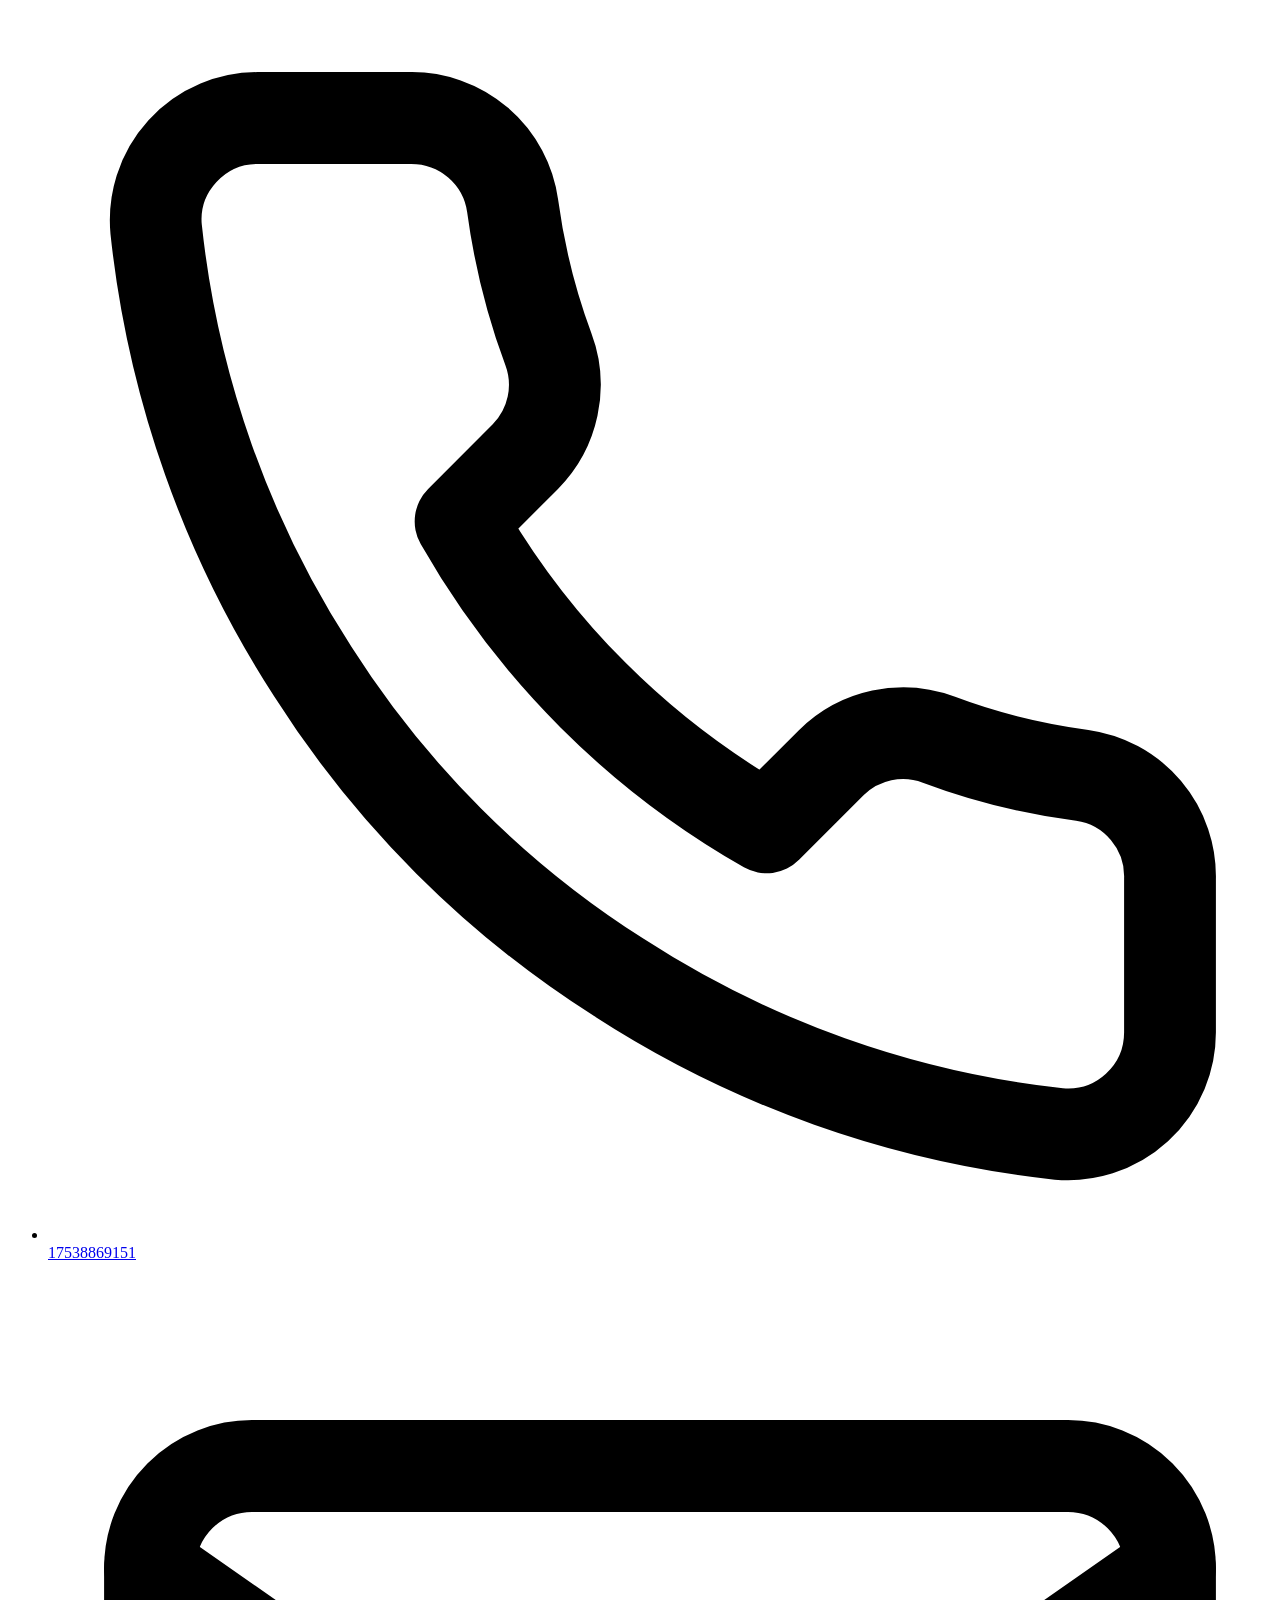
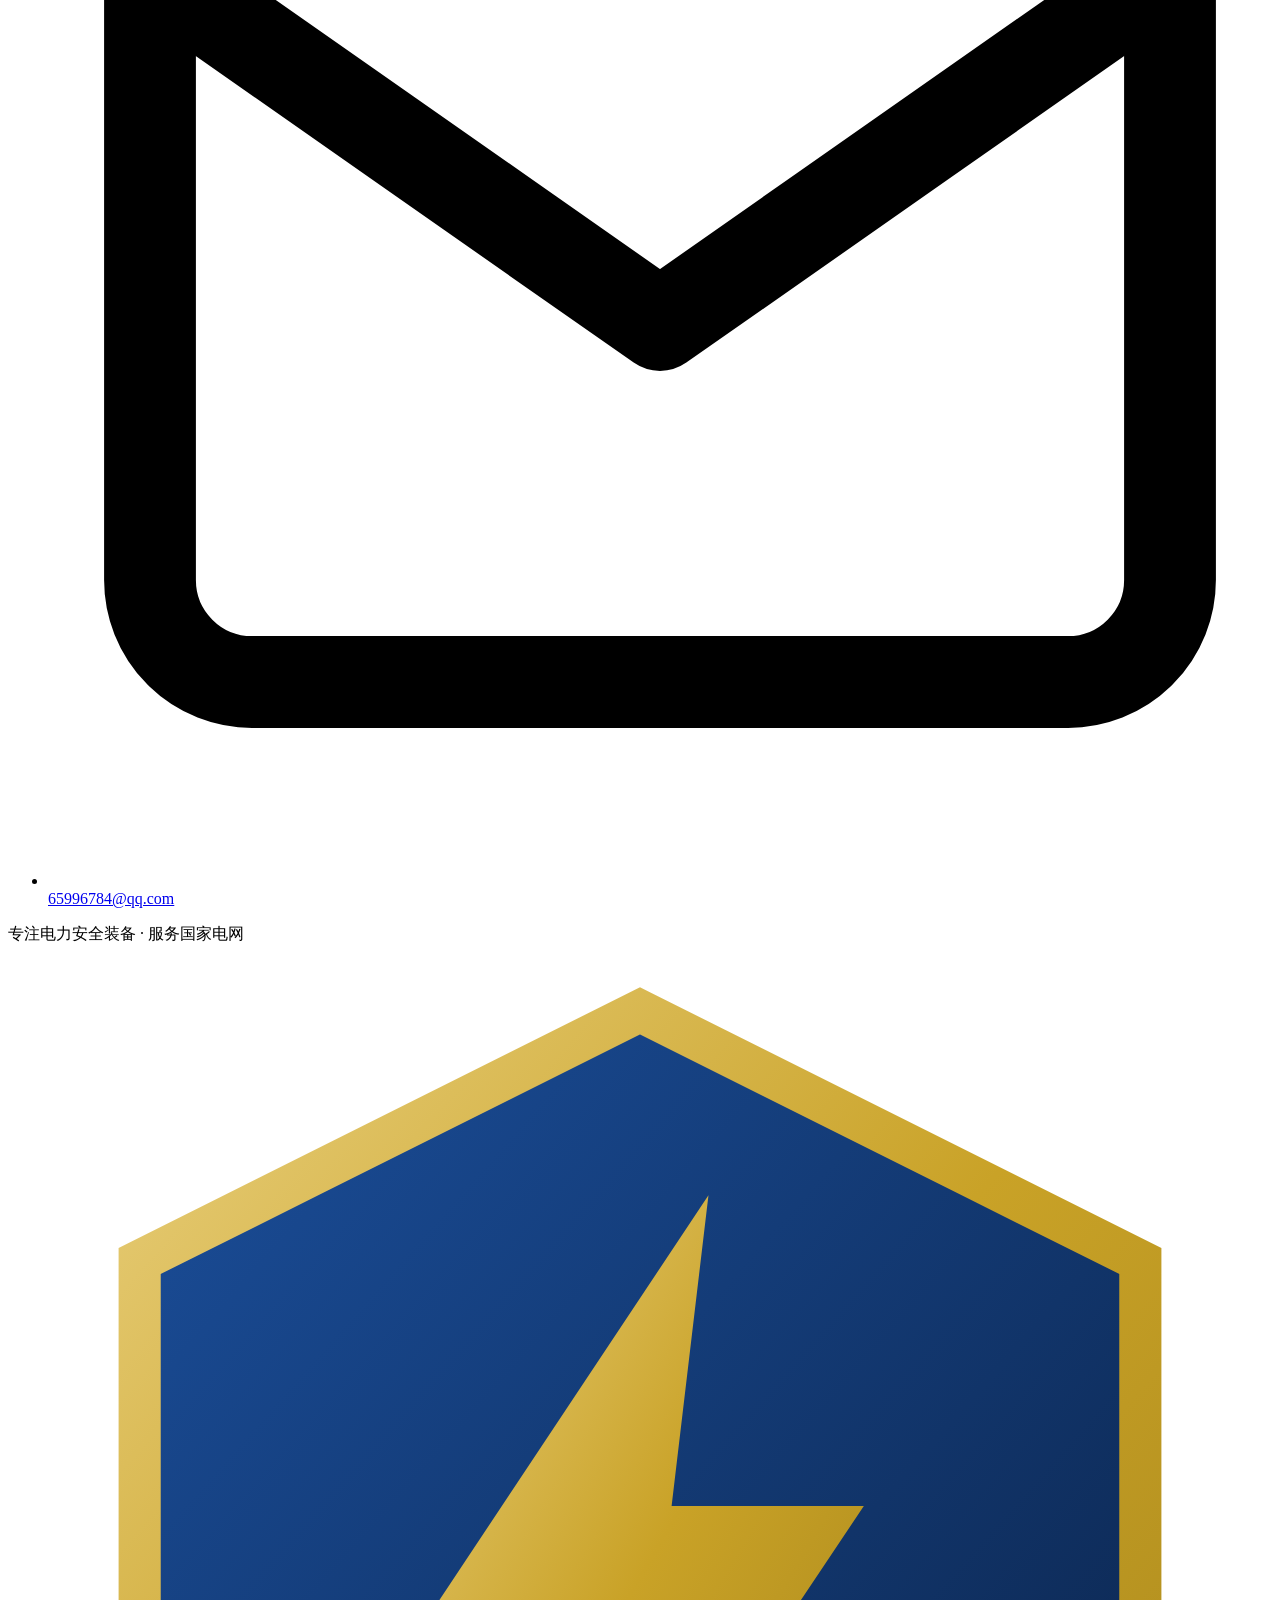
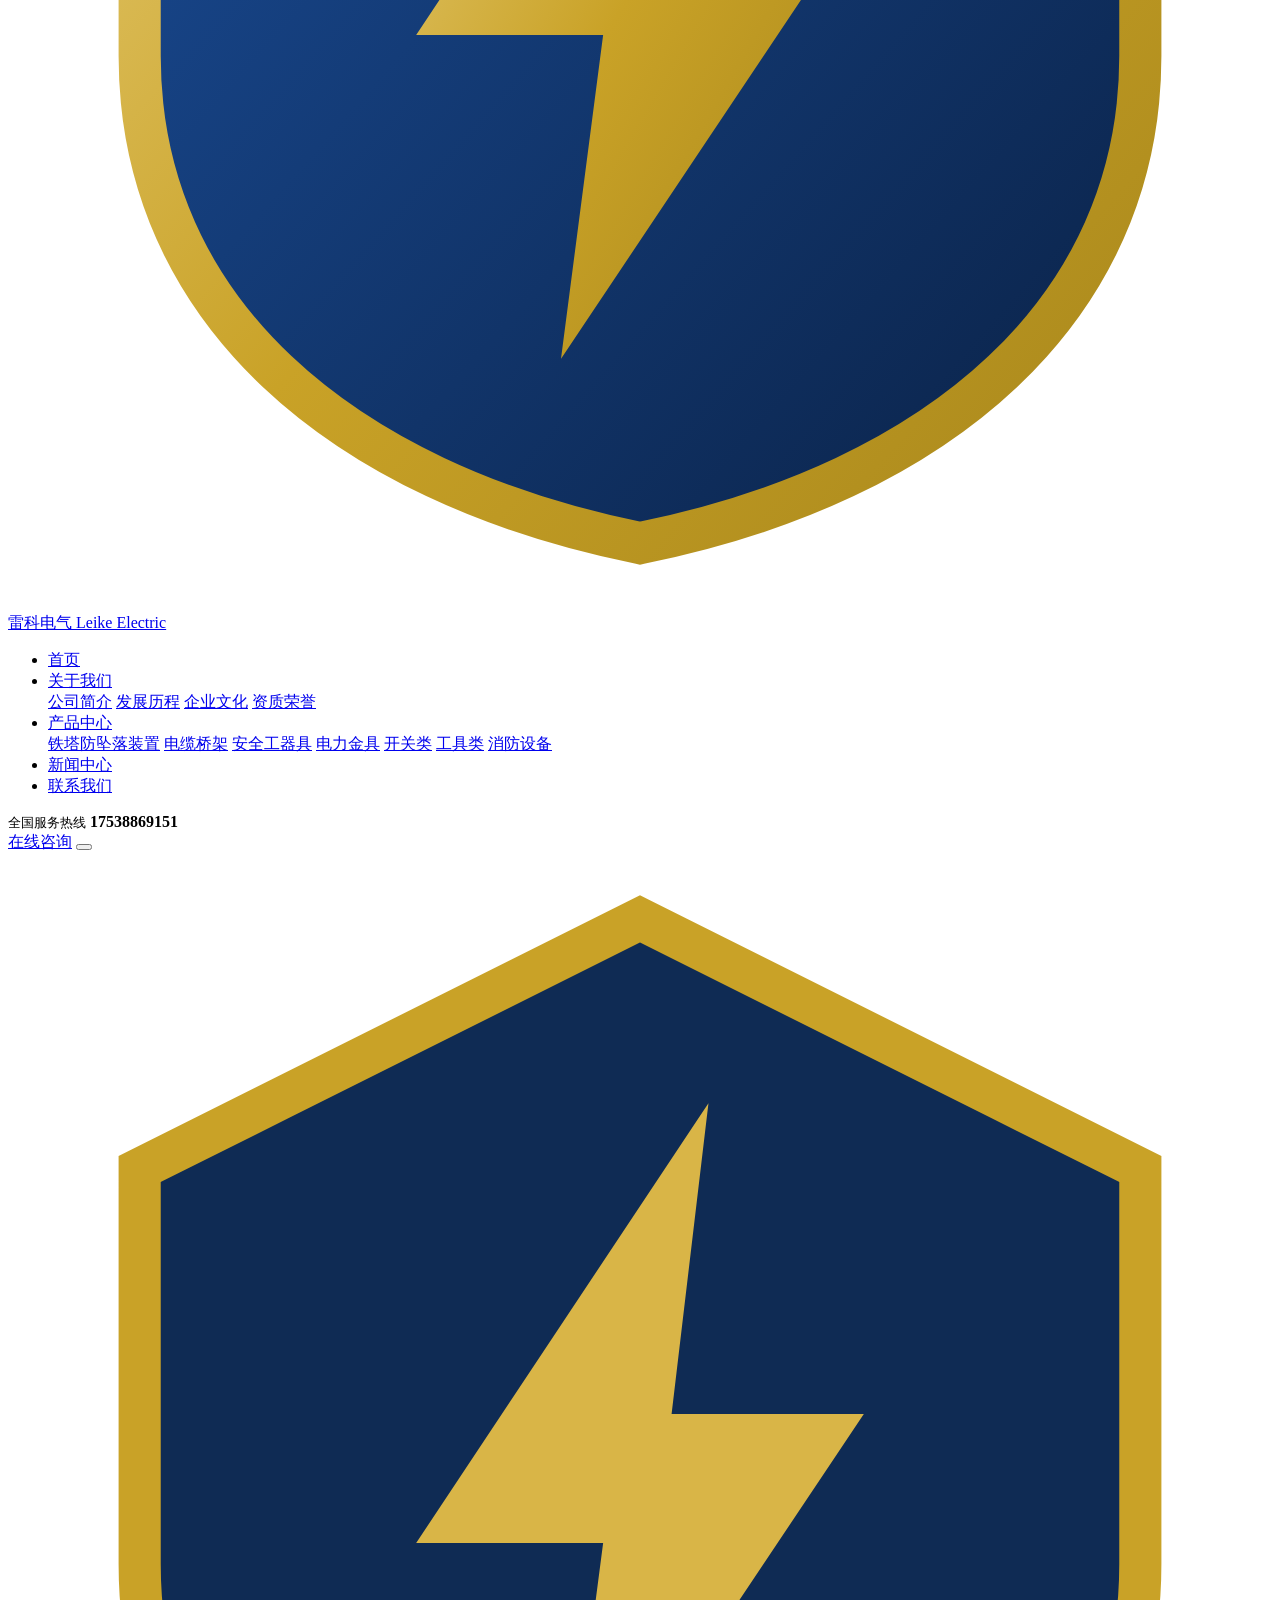
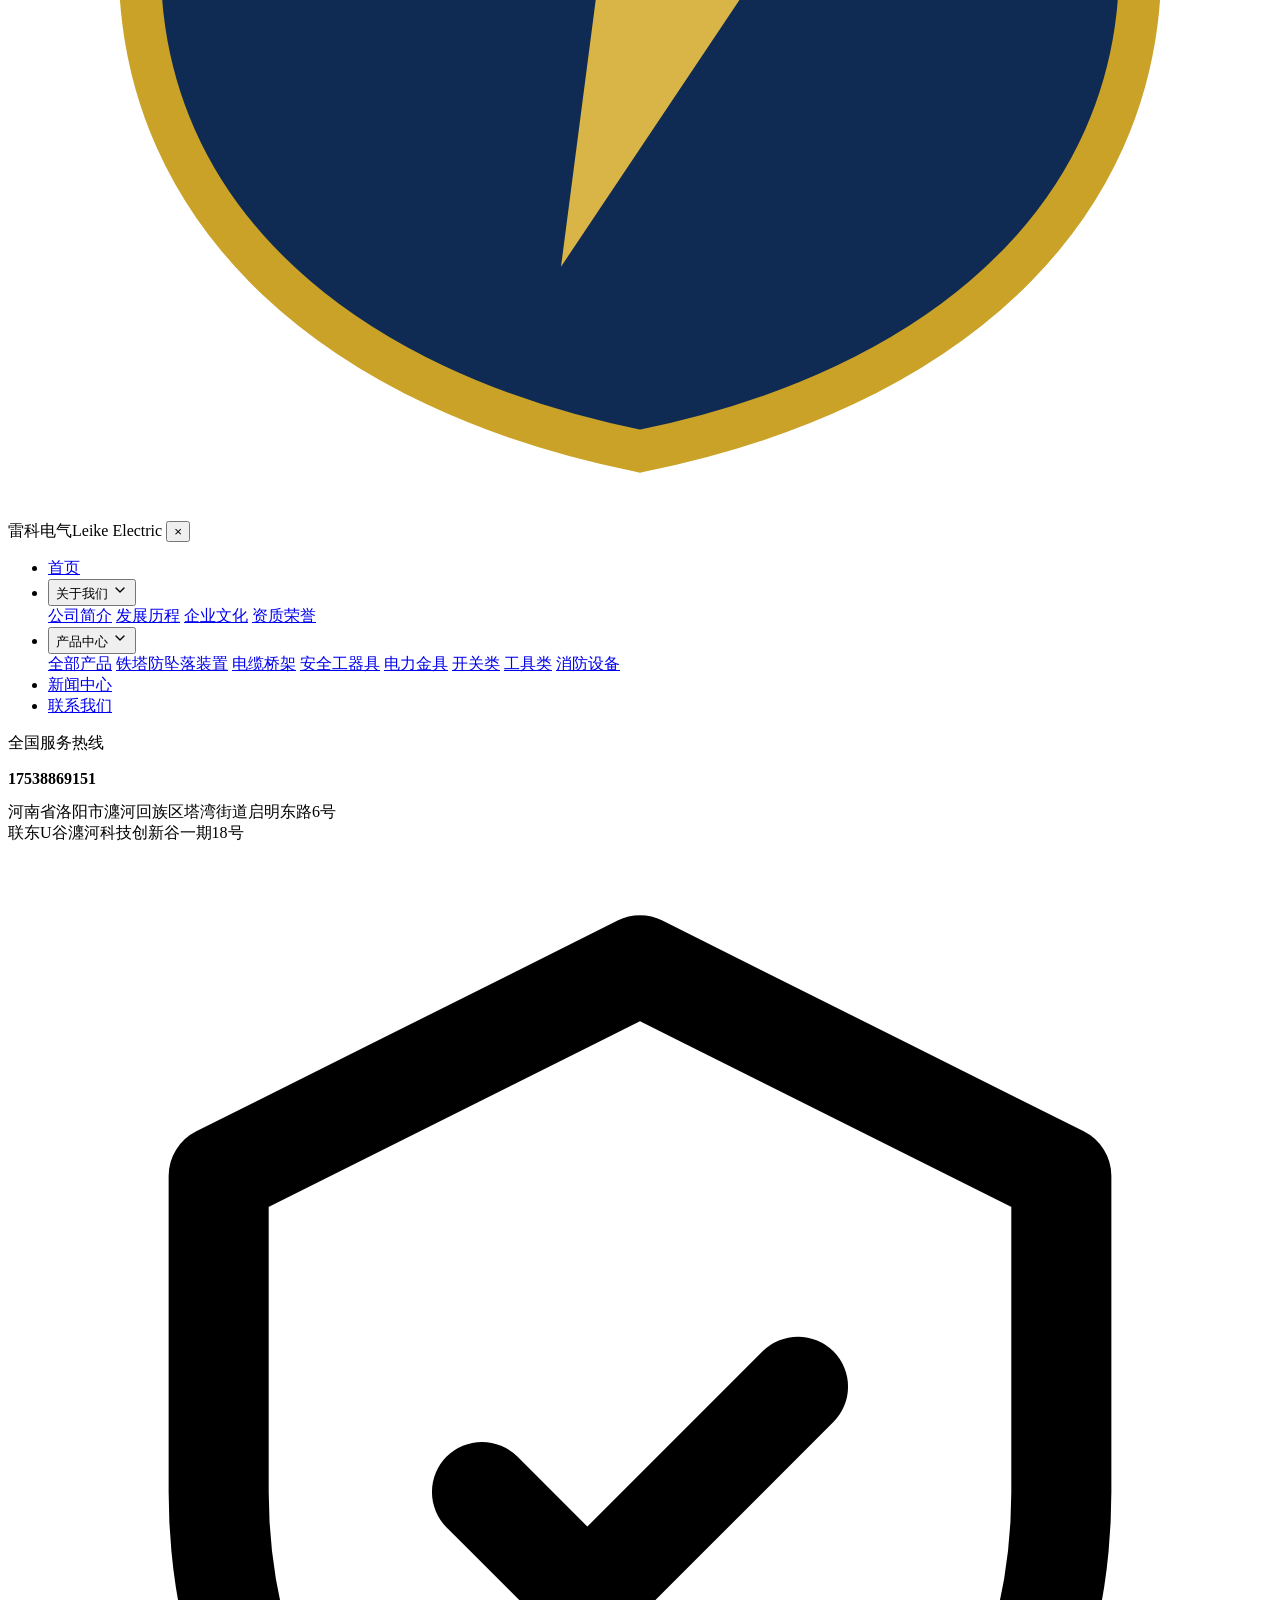
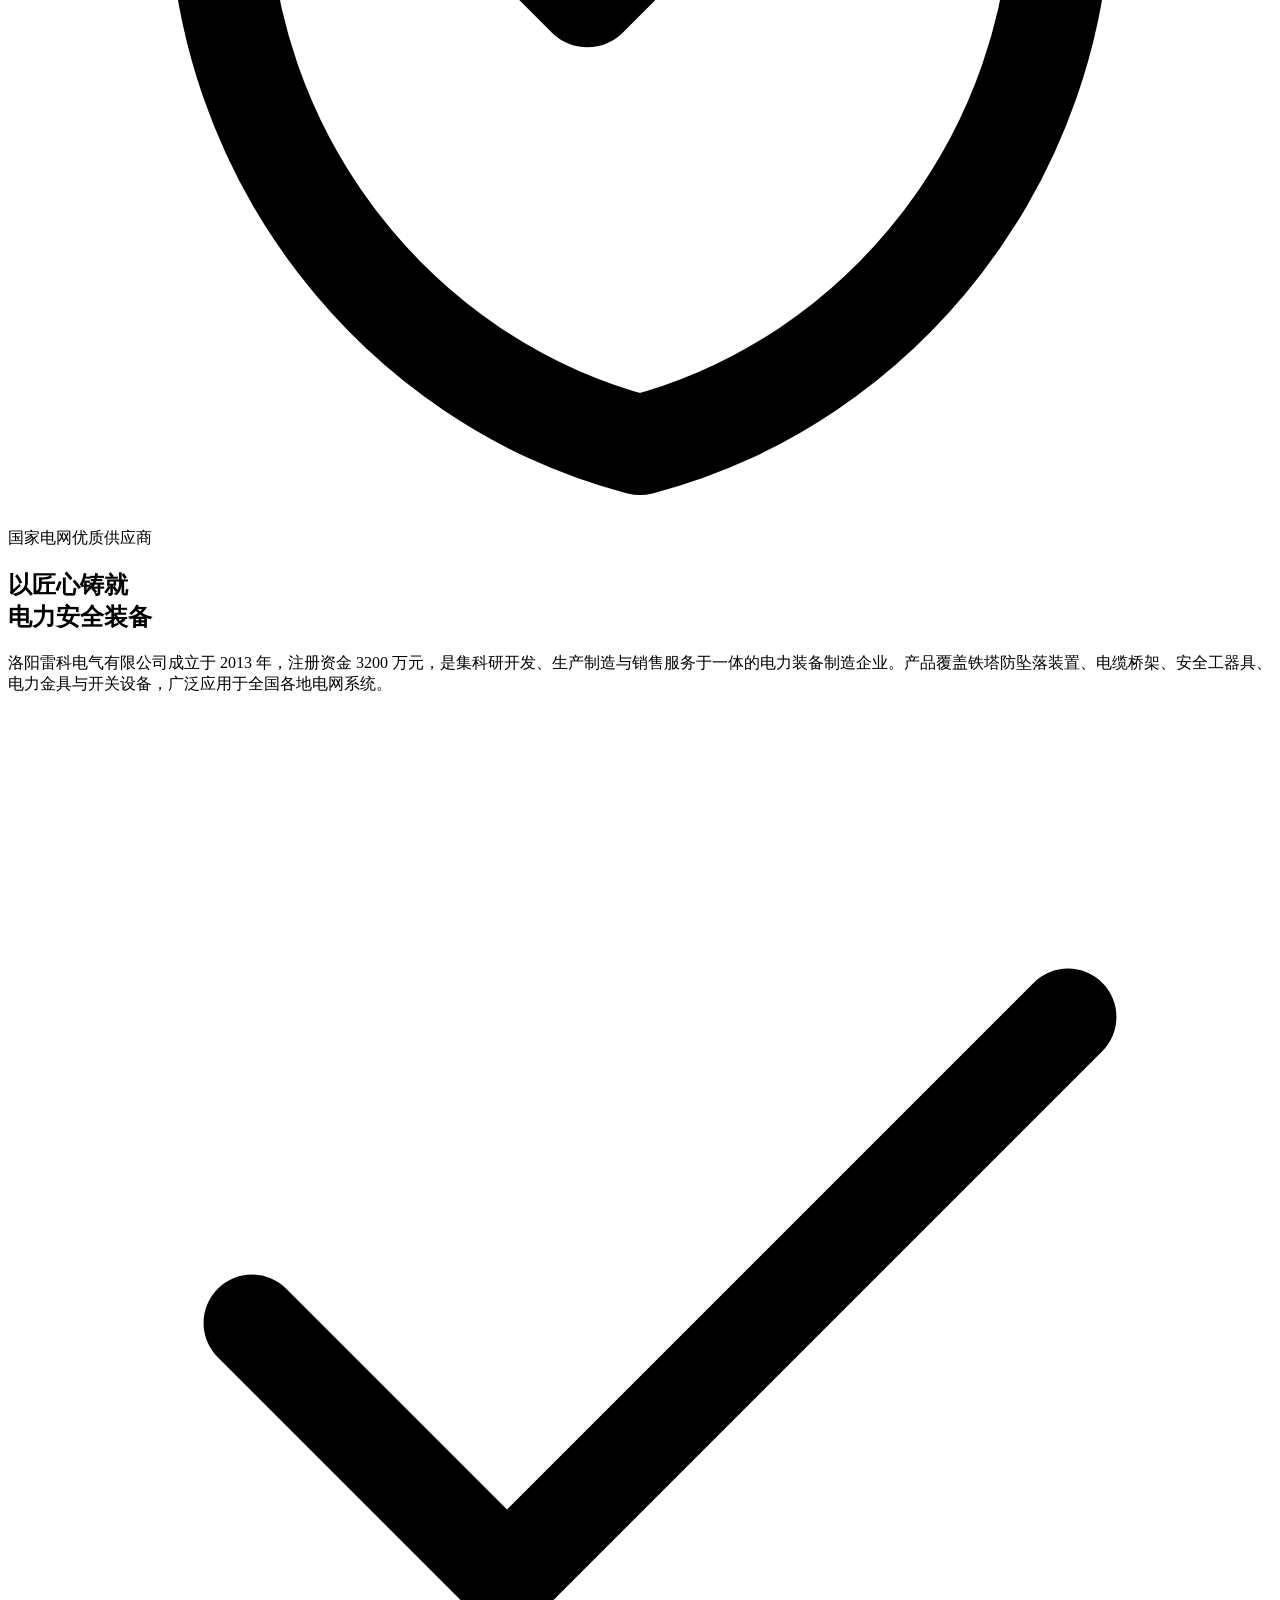
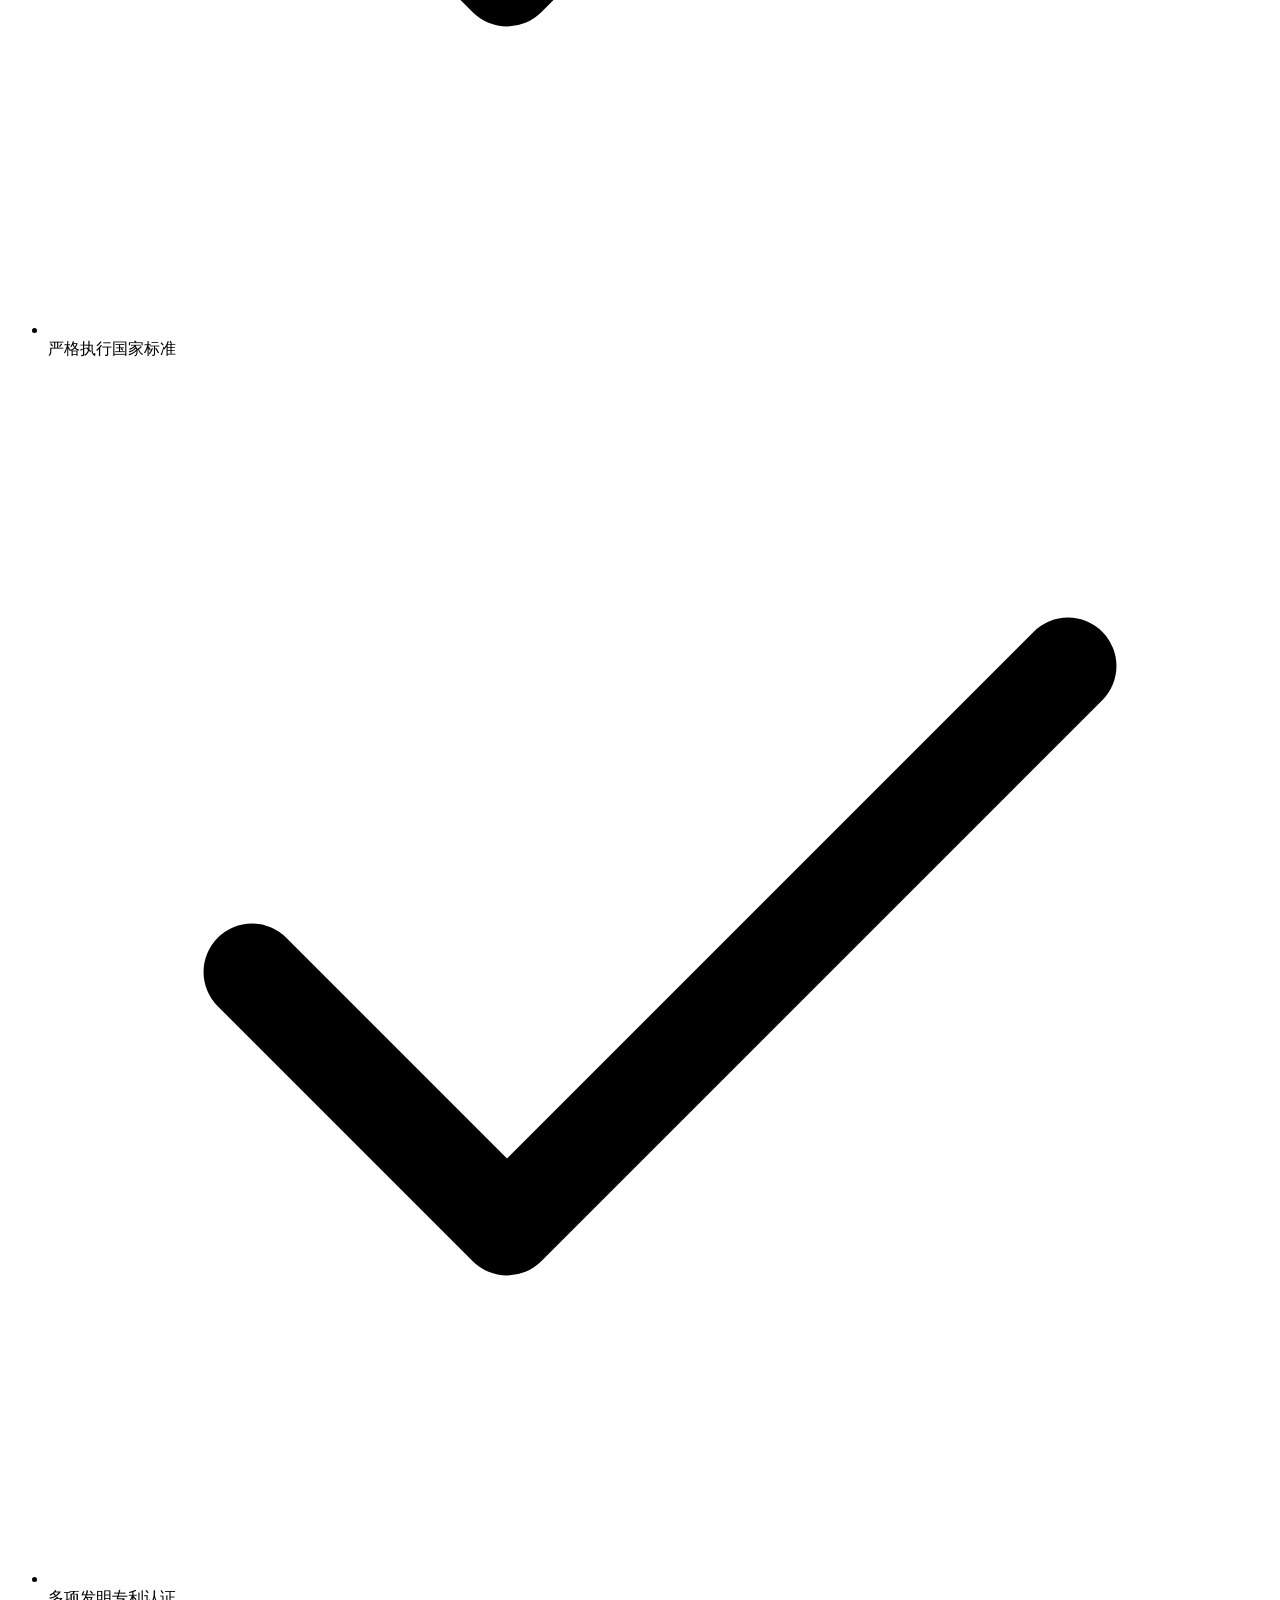
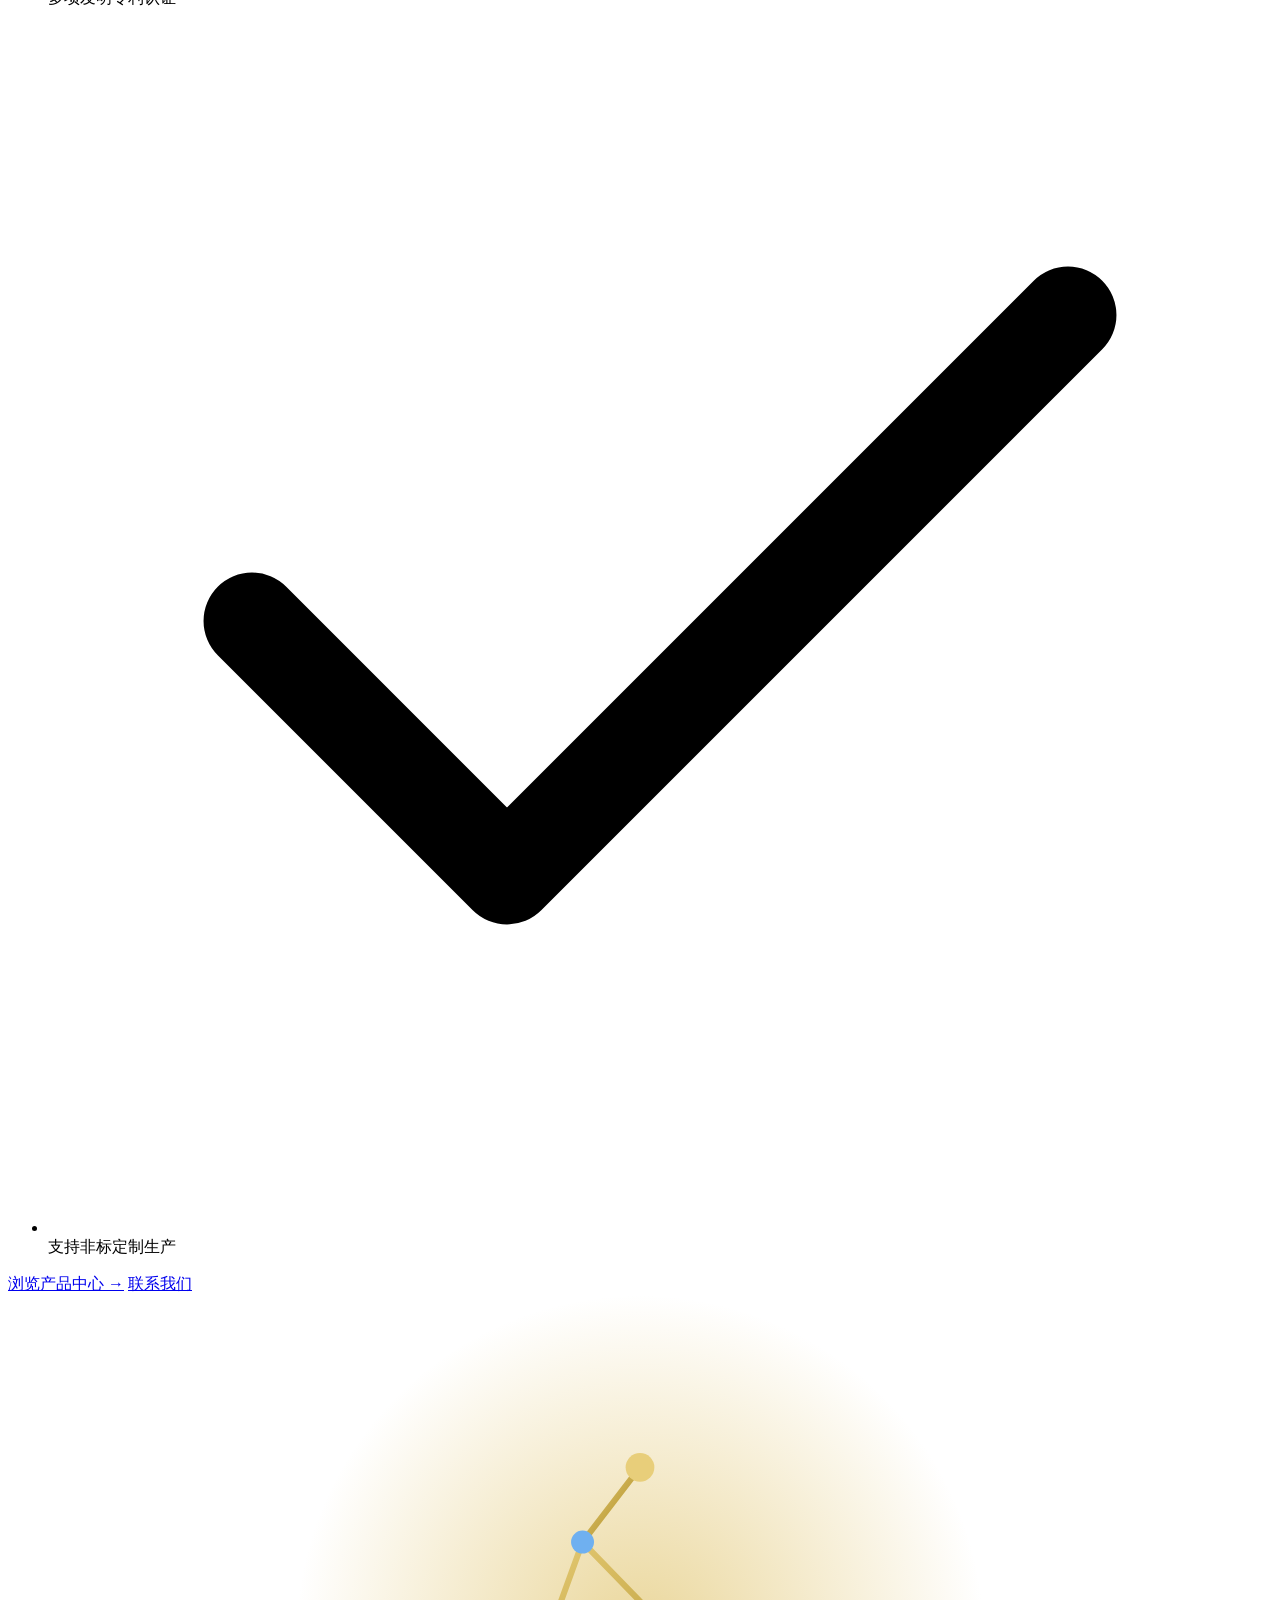
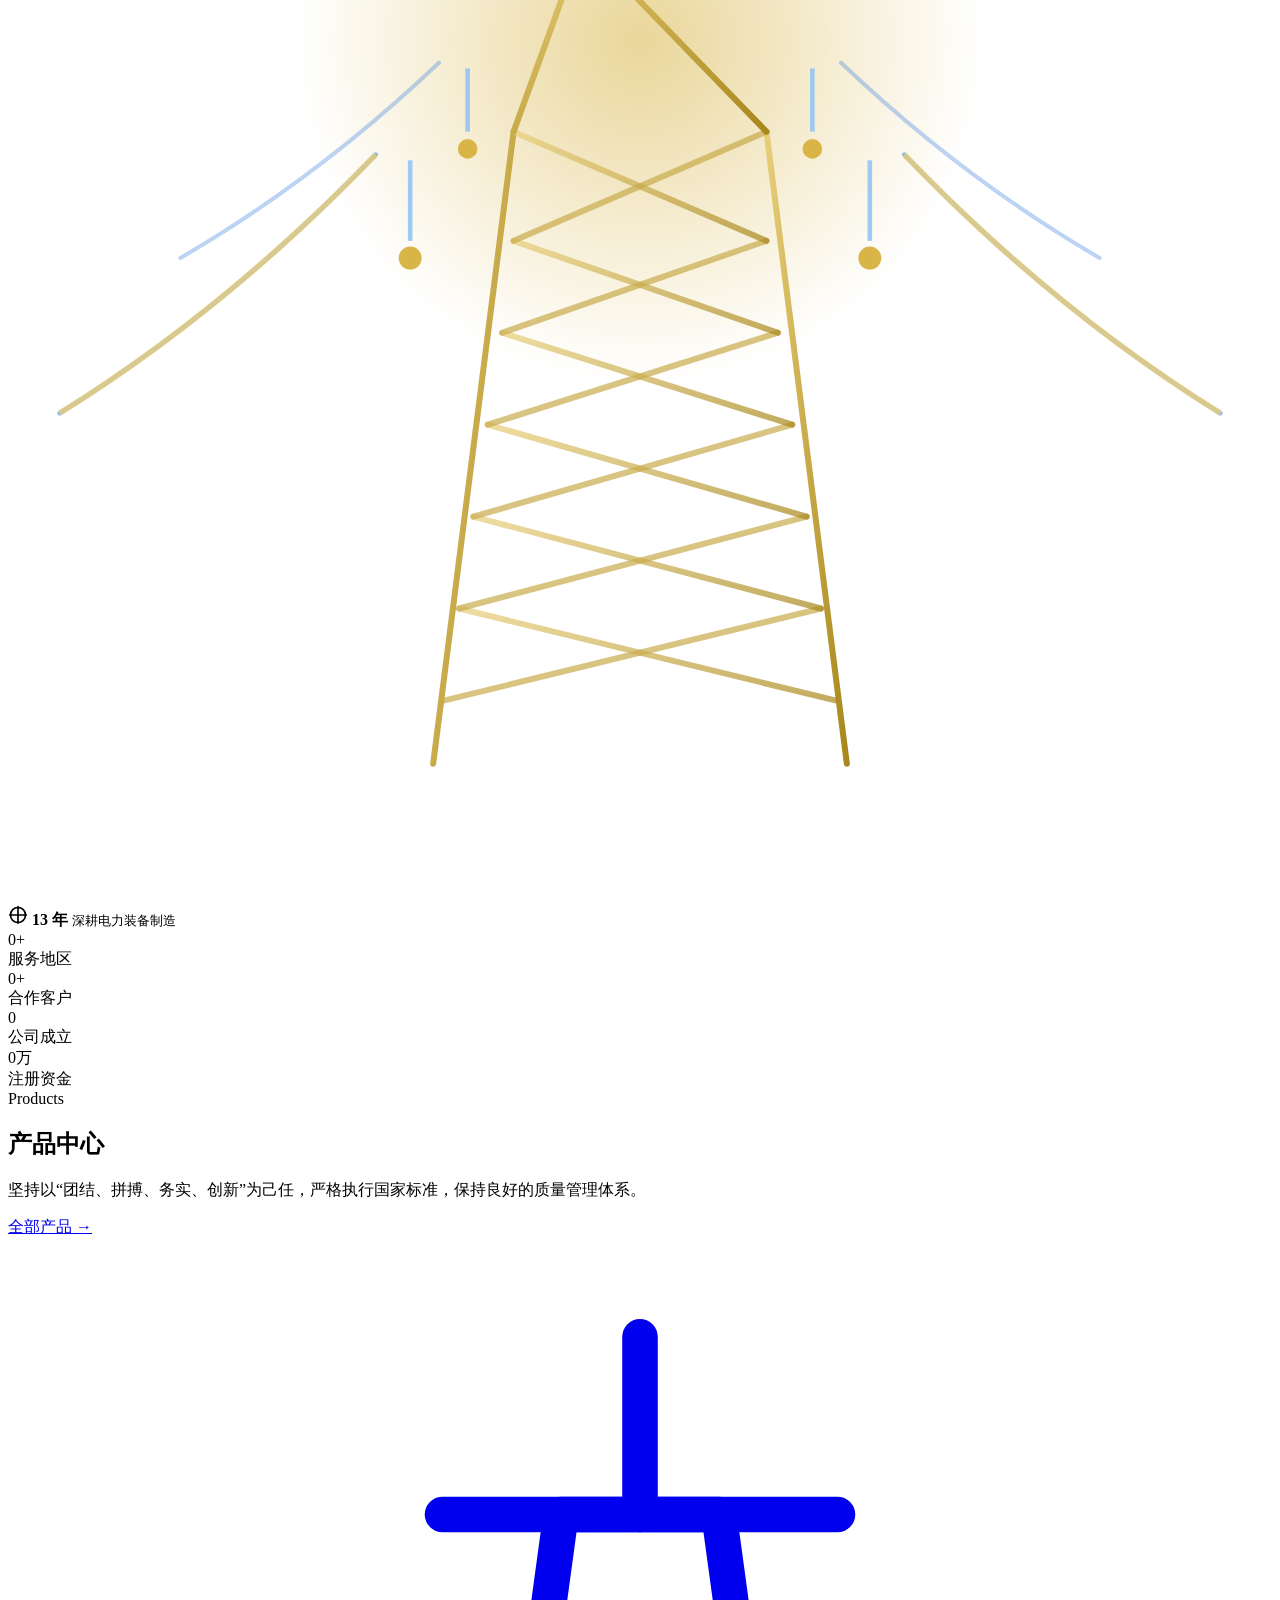
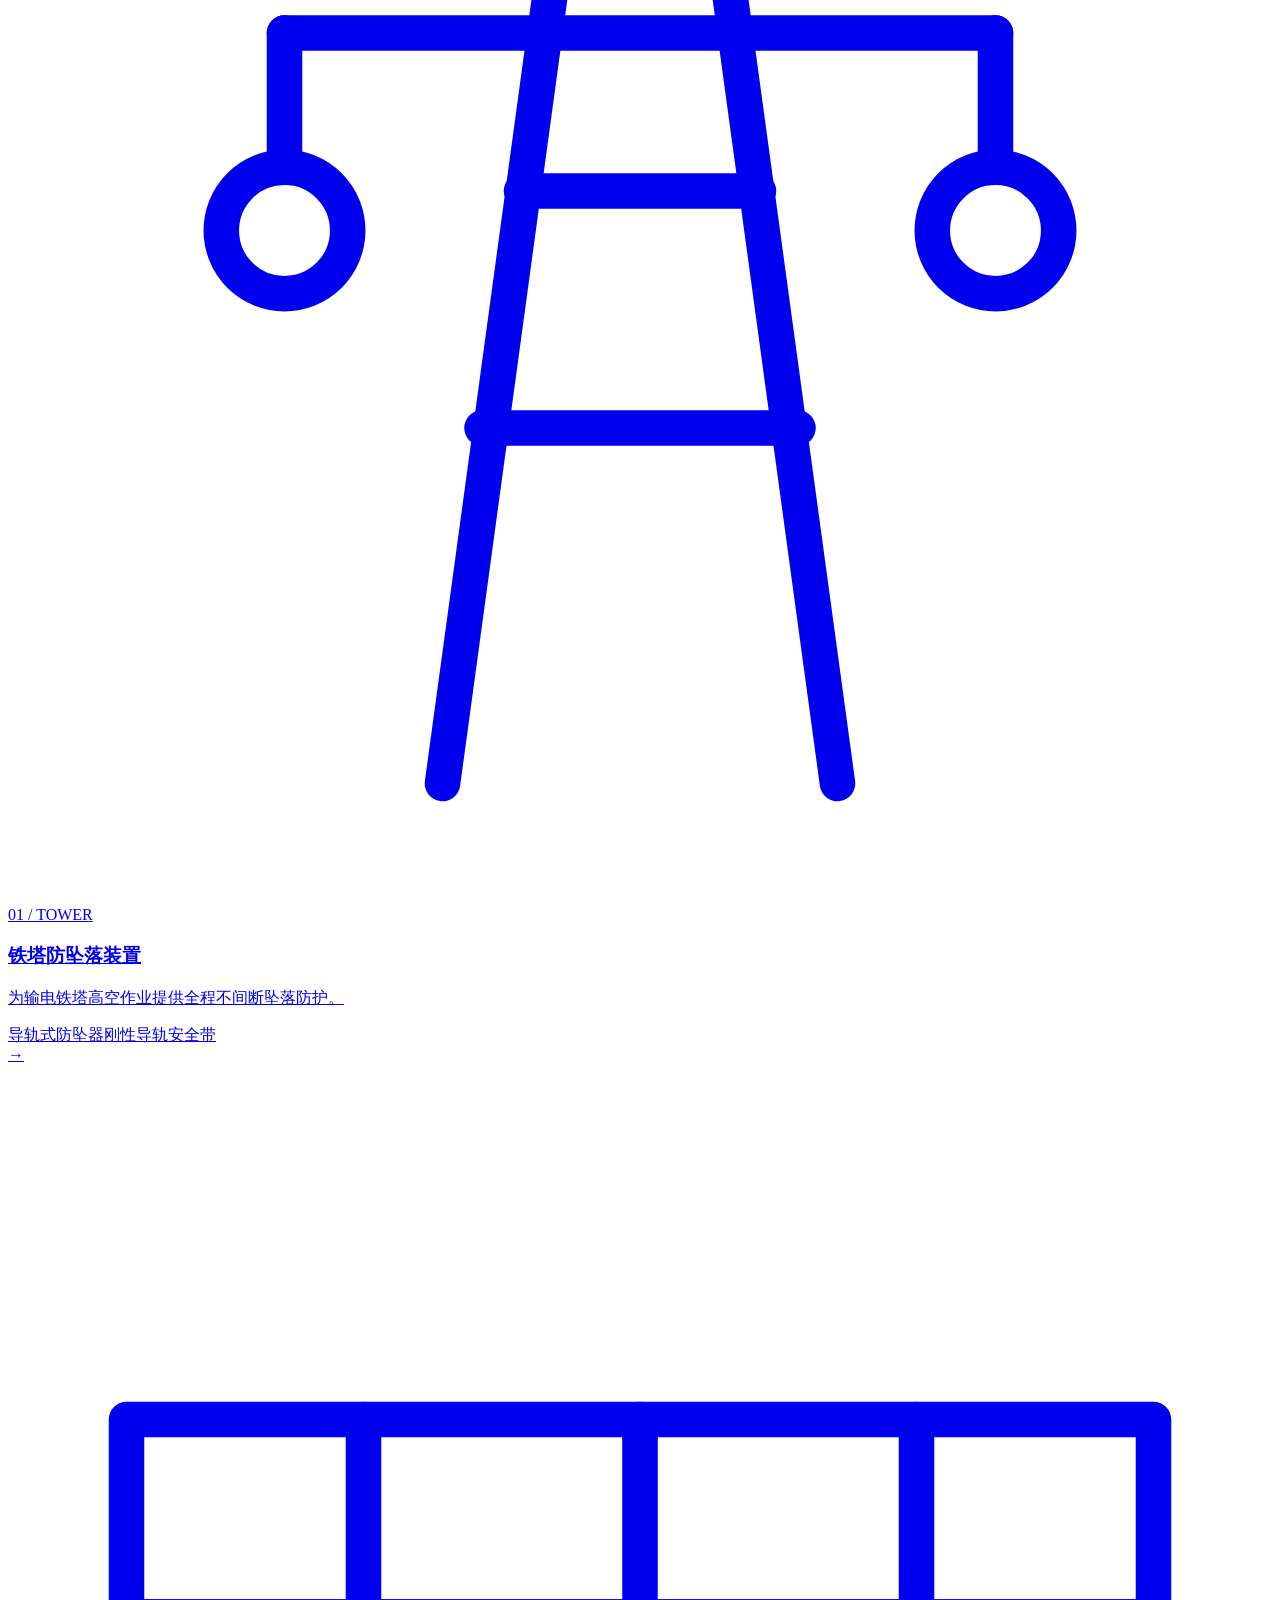
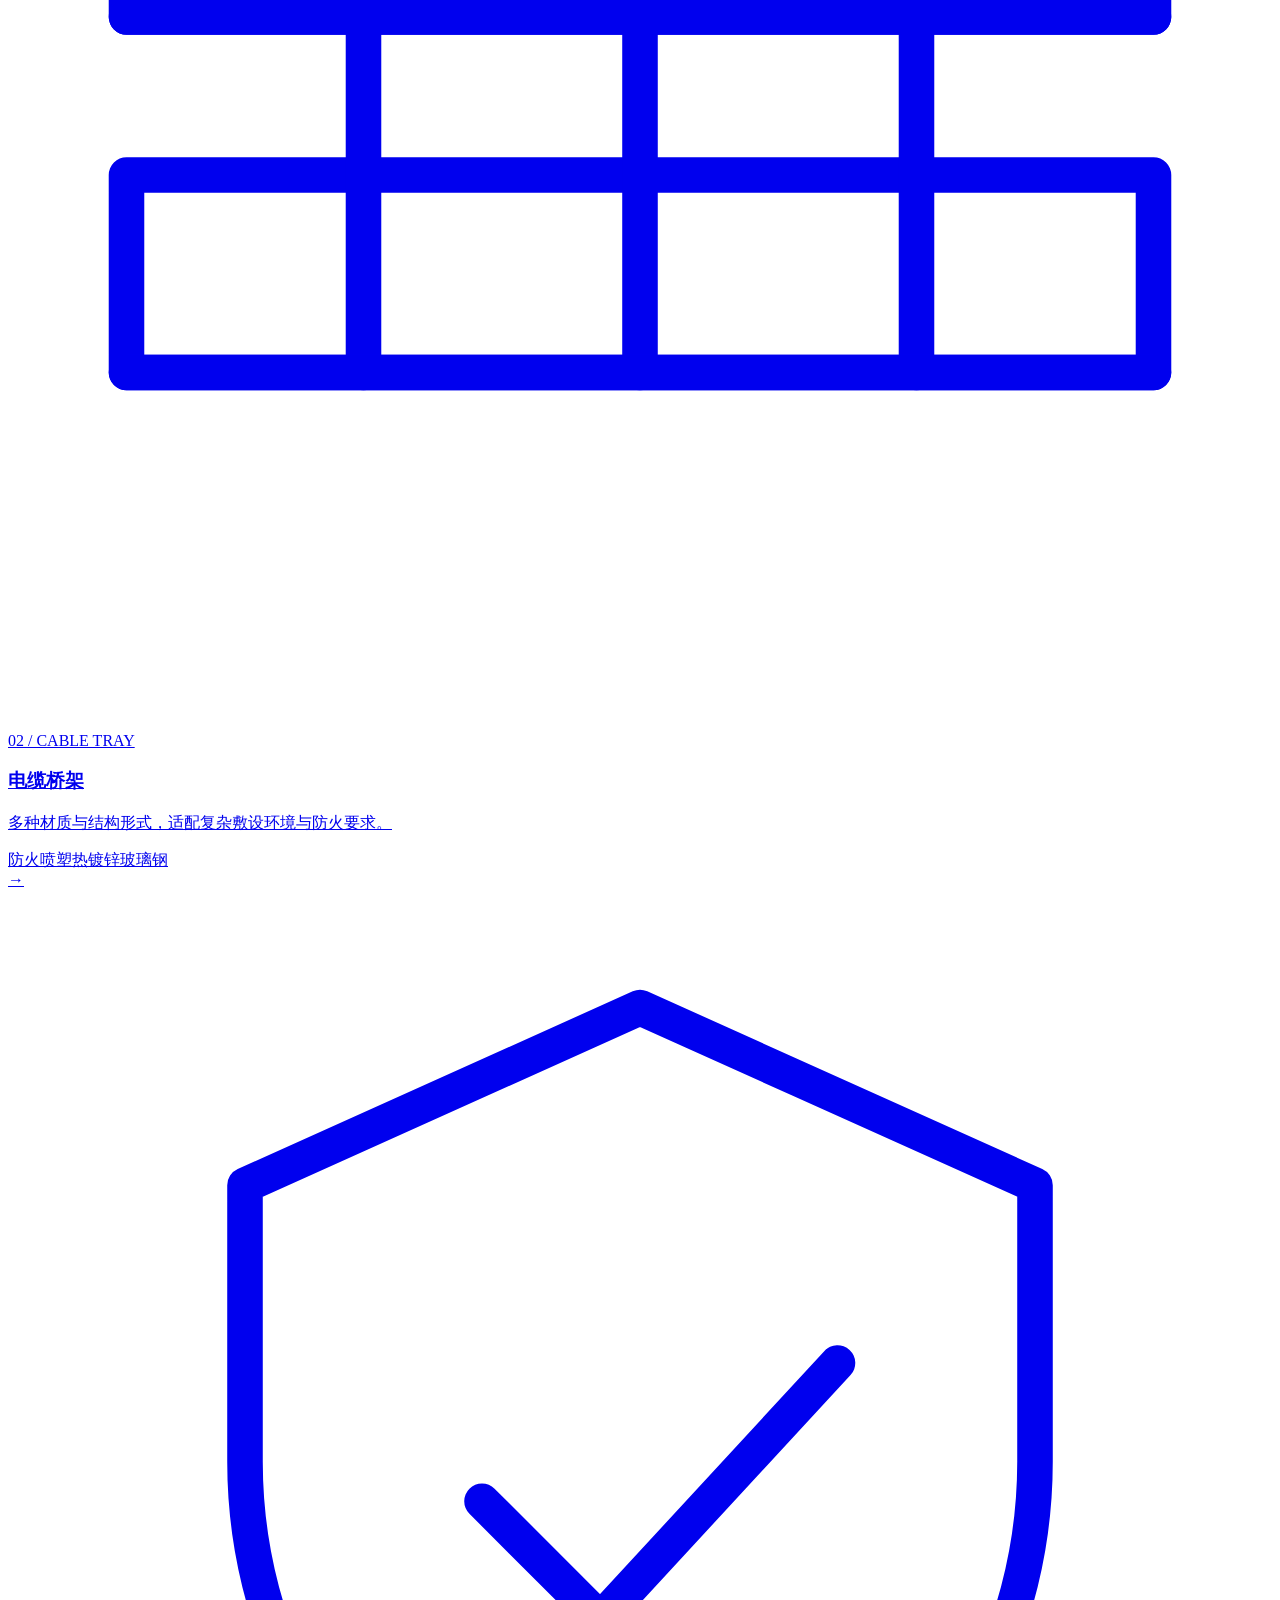
==== index.html @ fdbb3cf5 "上传 index.html" ====
<!DOCTYPE html>
<html lang="zh-CN">
<head>
<meta charset="UTF-8">
<meta name="viewport" content="width=device-width, initial-scale=1, viewport-fit=cover">
<title>洛阳雷科电气有限公司 — 电力安全装备与智能配电设备制造商</title>
<meta name="description" content="洛阳雷科电气有限公司成立于2013年，注册资金3200万元，是集科研、开发、生产、销售于一体的电力装备制造企业。主营铁塔防坠落装置、电缆桥架、安全工器具、电力金具、开关类、工具类及消防设备，长期服务国家电网各省级电力公司。">
<meta name="keywords" content="洛阳雷科电气,电力安全工器具,铁塔防坠落装置,电缆桥架,电力金具,隔离开关,跌落式熔断器,防鸟针板,防爆盒,标识牌">
<meta name="theme-color" content="#0A2145">
<meta property="og:type" content="website">
<meta property="og:title" content="洛阳雷科电气有限公司 — 电力安全装备与智能配电设备制造商">
<meta property="og:description" content="集科研开发、生产销售于一体的电力装备制造企业，产品广泛应用于全国电网系统。">
<link rel="icon" href="assets/favicon.svg" type="image/svg+xml">
<link rel="stylesheet" href="css/style.css">
</head>
<body>

<!-- ============ 顶部信息条 ============ -->
<div class="topbar">
  <div class="container topbar-in">
    <ul>
      <li>
        <svg viewBox="0 0 24 24" fill="none" stroke="currentColor" stroke-width="1.8" stroke-linecap="round" stroke-linejoin="round"><path d="M22 16.92v3a2 2 0 0 1-2.18 2 19.79 19.79 0 0 1-8.63-3.07 19.5 19.5 0 0 1-6-6 19.79 19.79 0 0 1-3.07-8.67A2 2 0 0 1 4.11 2h3a2 2 0 0 1 2 1.72c.13.96.36 1.9.7 2.81a2 2 0 0 1-.45 2.11L8.09 9.91a16 16 0 0 0 6 6l1.27-1.27a2 2 0 0 1 2.11-.45c.9.34 1.85.57 2.81.7A2 2 0 0 1 22 16.92z"/></svg>
        <a href="tel:17538869151">17538869151</a>
      </li>
      <li>
        <svg viewBox="0 0 24 24" fill="none" stroke="currentColor" stroke-width="1.8" stroke-linecap="round" stroke-linejoin="round"><path d="M4 4h16a2 2 0 0 1 2 2v12a2 2 0 0 1-2 2H4a2 2 0 0 1-2-2V6a2 2 0 0 1 2-2z"/><path d="m22 6-10 7L2 6"/></svg>
        <a href="mailto:65996784@qq.com">65996784@qq.com</a>
      </li>
    </ul>
    <div class="topbar-tag">专注电力安全装备 · 服务国家电网</div>
  </div>
</div>

<!-- ============ 头部导航 ============ -->
<header class="site-header">
  <div class="container nav-in">
    <a class="logo" href="index.html" aria-label="洛阳雷科电气有限公司 首页">
      <svg class="logo-mark" viewBox="0 0 48 48" fill="none" aria-hidden="true">
        <defs>
          <linearGradient id="lgGold" x1="0" y1="0" x2="1" y2="1">
            <stop offset="0" stop-color="#E8CE7A"/><stop offset=".5" stop-color="#C9A227"/><stop offset="1" stop-color="#A8871B"/>
          </linearGradient>
          <linearGradient id="lgNavy" x1="0" y1="0" x2="1" y2="1">
            <stop offset="0" stop-color="#1B4F9C"/><stop offset="1" stop-color="#0A2145"/>
          </linearGradient>
        </defs>
        <path d="M24 2.5 43 12v15c0 9.6-7.6 16.2-19 18.5C12.6 43.2 5 36.6 5 27V12L24 2.5z" fill="url(#lgNavy)"/>
        <path d="M24 2.5 43 12v15c0 9.6-7.6 16.2-19 18.5C12.6 43.2 5 36.6 5 27V12L24 2.5z" stroke="url(#lgGold)" stroke-width="1.6"/>
        <path d="M26.6 9.5 15.5 26.2h7.1l-1.6 12.3 11.5-17.2h-7.3l1.4-11.8z" fill="url(#lgGold)"/>
      </svg>
      <span class="logo-text">
        <span class="logo-cn">雷科电气</span>
        <span class="logo-en">Leike Electric</span>
      </span>
    </a>

    <nav class="nav-main" aria-label="主导航">
      <ul class="nav-list">
        <li><a href="index.html">首页</a></li>
        <li>
          <a href="about.html">关于我们</a>
          <div class="nav-drop">
            <a href="about.html#intro">公司简介</a>
            <a href="about.html#history">发展历程</a>
            <a href="about.html#culture">企业文化</a>
            <a href="about.html#honors">资质荣誉</a>
          </div>
        </li>
        <li>
          <a href="products.html">产品中心</a>
          <div class="nav-drop">
            <a href="products.html?cat=tower">铁塔防坠落装置</a>
            <a href="products.html?cat=tray">电缆桥架</a>
            <a href="products.html?cat=safety">安全工器具</a>
            <a href="products.html?cat=fitting">电力金具</a>
            <a href="products.html?cat=switch">开关类</a>
            <a href="products.html?cat=tool">工具类</a>
            <a href="products.html?cat=fire">消防设备</a>
          </div>
        </li>
        <li><a href="news.html">新闻中心</a></li>
        <li><a href="contact.html">联系我们</a></li>
      </ul>
    </nav>

    <div class="header-cta">
      <div class="header-tel">
        <small>全国服务热线</small>
        <b>17538869151</b>
      </div>
      <a class="btn btn-gold btn-sm" href="contact.html">在线咨询</a>
      <button class="burger" type="button" aria-label="打开菜单" aria-expanded="false" aria-controls="mobileDrawer">
        <span></span>
      </button>
    </div>
  </div>
</header>

<!-- ============ 移动端抽屉 ============ -->
<div class="scrim"></div>
<aside class="drawer" id="mobileDrawer" aria-label="移动端导航">
  <div class="drawer-head">
    <span class="logo">
      <svg class="logo-mark" viewBox="0 0 48 48" fill="none" aria-hidden="true">
        <path d="M24 2.5 43 12v15c0 9.6-7.6 16.2-19 18.5C12.6 43.2 5 36.6 5 27V12L24 2.5z" fill="#0F2B54"/>
        <path d="M24 2.5 43 12v15c0 9.6-7.6 16.2-19 18.5C12.6 43.2 5 36.6 5 27V12L24 2.5z" stroke="#C9A227" stroke-width="1.6"/>
        <path d="M26.6 9.5 15.5 26.2h7.1l-1.6 12.3 11.5-17.2h-7.3l1.4-11.8z" fill="#D9B547"/>
      </svg>
      <span class="logo-text"><span class="logo-cn">雷科电气</span><span class="logo-en">Leike Electric</span></span>
    </span>
    <button class="drawer-close" type="button" aria-label="关闭菜单">&times;</button>
  </div>

  <ul class="drawer-nav">
    <li><a href="index.html">首页</a></li>
    <li>
      <button class="drow" type="button" aria-expanded="false">关于我们 <svg class="chev" width="16" height="16" viewBox="0 0 24 24" fill="none" stroke="currentColor" stroke-width="2" stroke-linecap="round" stroke-linejoin="round"><path d="m6 9 6 6 6-6"/></svg></button>
      <div class="dsub">
        <a href="about.html#intro">公司简介</a>
        <a href="about.html#history">发展历程</a>
        <a href="about.html#culture">企业文化</a>
        <a href="about.html#honors">资质荣誉</a>
      </div>
    </li>
    <li>
      <button class="drow" type="button" aria-expanded="false">产品中心 <svg class="chev" width="16" height="16" viewBox="0 0 24 24" fill="none" stroke="currentColor" stroke-width="2" stroke-linecap="round" stroke-linejoin="round"><path d="m6 9 6 6 6-6"/></svg></button>
      <div class="dsub">
        <a href="products.html">全部产品</a>
        <a href="products.html?cat=tower">铁塔防坠落装置</a>
        <a href="products.html?cat=tray">电缆桥架</a>
        <a href="products.html?cat=safety">安全工器具</a>
        <a href="products.html?cat=fitting">电力金具</a>
        <a href="products.html?cat=switch">开关类</a>
        <a href="products.html?cat=tool">工具类</a>
        <a href="products.html?cat=fire">消防设备</a>
      </div>
    </li>
    <li><a href="news.html">新闻中心</a></li>
    <li><a href="contact.html">联系我们</a></li>
  </ul>

  <div class="drawer-foot">
    <p>全国服务热线</p>
    <b>17538869151</b>
    <p style="margin-top:14px">河南省洛阳市瀍河回族区塔湾街道启明东路6号<br>联东U谷瀍河科技创新谷一期18号</p>
  </div>
</aside>

<main>

<!-- ============ Hero ============ -->
<section class="hero">
  <div class="hero-grid-bg" aria-hidden="true"></div>
  <div class="hero-glow" aria-hidden="true"></div>
  <div class="hero-glow-2" aria-hidden="true"></div>

  <div class="container hero-in">
    <div class="hero-copy">
      <div class="hero-badge">
        <svg viewBox="0 0 24 24" fill="none" stroke="currentColor" stroke-width="1.9" stroke-linecap="round" stroke-linejoin="round"><path d="M12 2 4 6v6c0 5 3.4 9.3 8 10.5 4.6-1.2 8-5.5 8-10.5V6l-8-4z"/><path d="m9 12 2 2 4-4"/></svg>
        国家电网优质供应商
      </div>

      <h1>以匠心铸就<br><span class="gold-text">电力安全装备</span></h1>

      <p class="hero-sub">
        洛阳雷科电气有限公司成立于 2013 年，注册资金 3200 万元，是集科研开发、生产制造与销售服务于一体的电力装备制造企业。产品覆盖铁塔防坠落装置、电缆桥架、安全工器具、电力金具与开关设备，广泛应用于全国各地电网系统。
      </p>

      <ul class="hero-meta">
        <li><svg viewBox="0 0 24 24" fill="none" stroke="currentColor" stroke-width="1.9" stroke-linecap="round" stroke-linejoin="round"><path d="M20 6 9 17l-5-5"/></svg>严格执行国家标准</li>
        <li><svg viewBox="0 0 24 24" fill="none" stroke="currentColor" stroke-width="1.9" stroke-linecap="round" stroke-linejoin="round"><path d="M20 6 9 17l-5-5"/></svg>多项发明专利认证</li>
        <li><svg viewBox="0 0 24 24" fill="none" stroke="currentColor" stroke-width="1.9" stroke-linecap="round" stroke-linejoin="round"><path d="M20 6 9 17l-5-5"/></svg>支持非标定制生产</li>
      </ul>

      <div class="hero-actions">
        <a class="btn btn-gold btn-lg" href="products.html">浏览产品中心 <span class="arw">→</span></a>
        <a class="btn btn-ghost btn-lg" href="contact.html">联系我们</a>
      </div>
    </div>

    <div class="hero-art" aria-hidden="true">
      <svg viewBox="0 0 440 420" fill="none">
        <defs>
          <linearGradient id="twGold" x1="0" y1="0" x2="1" y2="1">
            <stop offset="0" stop-color="#E8CE7A"/><stop offset="1" stop-color="#A8871B"/>
          </linearGradient>
          <linearGradient id="twBlue" x1="0" y1="0" x2="0" y2="1">
            <stop offset="0" stop-color="#6FB0F0"/><stop offset="1" stop-color="#2568C4"/>
          </linearGradient>
          <radialGradient id="twGlow" cx="50%" cy="50%">
            <stop offset="0" stop-color="#D9B547" stop-opacity=".55"/>
            <stop offset="1" stop-color="#D9B547" stop-opacity="0"/>
          </radialGradient>
        </defs>

        <!-- 光晕 -->
        <circle cx="220" cy="120" r="120" fill="url(#twGlow)"/>

        <!-- 导线 -->
        <path d="M128 160 Q 76 214 18 250" stroke="#4185DC" stroke-width="1.6" stroke-linecap="round" opacity=".55"/>
        <path d="M312 160 Q 364 214 422 250" stroke="#4185DC" stroke-width="1.6" stroke-linecap="round" opacity=".55"/>
        <path d="M150 128 Q 108 168 60 196" stroke="#4185DC" stroke-width="1.4" stroke-linecap="round" opacity=".35"/>
        <path d="M290 128 Q 332 168 380 196" stroke="#4185DC" stroke-width="1.4" stroke-linecap="round" opacity=".35"/>

        <!-- 杆塔主体 -->
        <g stroke="url(#twGold)" stroke-width="2.1" stroke-linecap="round" stroke-linejoin="round">
          <!-- 塔腿 -->
          <path d="M148 372 L 176 152"/>
          <path d="M292 372 L 264 152"/>
          <!-- 水平横杆 -->
          <path d="M152 350 H 288"/>
          <path d="M157 318 H 283"/>
          <path d="M162 286 H 278"/>
          <path d="M167 254 H 273"/>
          <path d="M172 222 H 268"/>
          <path d="M176 190 H 264"/>
          <path d="M176 152 H 264"/>
          <!-- 斜撑 -->
          <path d="M152 350 L 283 318" opacity=".7"/>
          <path d="M288 350 L 157 318" opacity=".7"/>
          <path d="M157 318 L 278 286" opacity=".7"/>
          <path d="M283 318 L 162 286" opacity=".7"/>
          <path d="M162 286 L 273 254" opacity=".7"/>
          <path d="M278 286 L 167 254" opacity=".7"/>
          <path d="M167 254 L 268 222" opacity=".7"/>
          <path d="M273 254 L 172 222" opacity=".7"/>
          <path d="M172 222 L 264 190" opacity=".7"/>
          <path d="M268 222 L 176 190" opacity=".7"/>
          <path d="M176 190 L 264 152" opacity=".7"/>
          <path d="M264 190 L 176 152" opacity=".7"/>
          <!-- 塔头 -->
          <path d="M176 152 L 200 86 L 264 152"/>
          <path d="M200 86 L 220 60"/>
          <!-- 横担 -->
          <path d="M128 160 H 312"/>
          <path d="M150 128 H 290"/>
        </g>

        <!-- 绝缘子串 -->
        <g stroke="#8FC2F5" stroke-width="1.6" opacity=".85">
          <path d="M140 162 V 190"/><path d="M300 162 V 190"/>
          <path d="M160 130 V 152"/><path d="M280 130 V 152"/>
        </g>
        <g fill="#D9B547">
          <circle cx="140" cy="196" r="4"/><circle cx="300" cy="196" r="4"/>
          <circle cx="160" cy="158" r="3.4"/><circle cx="280" cy="158" r="3.4"/>
        </g>

        <!-- 闪烁节点 -->
        <g fill="#E8CE7A" class="node">
          <circle cx="220" cy="60" r="5"/>
        </g>
        <g fill="#6FB0F0" class="node" style="animation-delay:.9s">
          <circle cx="200" cy="86" r="4"/>
        </g>

        <!-- 底部基座 -->
        <path d="M136 372 H 304" stroke="url(#twBlue)" stroke-width="2.4" stroke-linecap="round"/>
        <path d="M124 384 H 316" stroke="url(#twBlue)" stroke-width="1.6" stroke-linecap="round" opacity=".5"/>

        <!-- 电流数据流 -->
        <path class="pulse-line" d="M128 160 Q 76 214 18 250" stroke="#E8CE7A" stroke-width="2" fill="none" opacity=".8"/>
        <path class="pulse-line" d="M312 160 Q 364 214 422 250" stroke="#E8CE7A" stroke-width="2" fill="none" opacity=".8" style="animation-delay:1.2s"/>
      </svg>

      <div class="hero-float">
        <span class="hf-ico">
          <svg width="20" height="20" viewBox="0 0 24 24" fill="none" stroke="currentColor" stroke-width="2" stroke-linecap="round" stroke-linejoin="round"><path d="M12 2v20M2 12h20"/><circle cx="12" cy="12" r="9"/></svg>
        </span>
        <span>
          <b>13 年</b>
          <small>深耕电力装备制造</small>
        </span>
      </div>
    </div>
  </div>
</section>

<!-- ============ 数据条 ============ -->
<div class="container">
  <div class="stats reveal">
    <div class="stats-grid">
      <div class="stat">
        <div class="stat-num"><span data-count="20">0</span><span class="suf">+</span></div>
        <div class="stat-lbl">服务地区</div>
      </div>
      <div class="stat">
        <div class="stat-num"><span data-count="300">0</span><span class="suf">+</span></div>
        <div class="stat-lbl">合作客户</div>
      </div>
      <div class="stat">
        <div class="stat-num"><span data-count="2013">0</span></div>
        <div class="stat-lbl">公司成立</div>
      </div>
      <div class="stat">
        <div class="stat-num"><span data-count="3200">0</span><span class="suf">万</span></div>
        <div class="stat-lbl">注册资金</div>
      </div>
    </div>
  </div>
</div>

<!-- ============ 产品中心 ============ -->
<section class="section" id="products">
  <div class="container">
    <div class="sec-head-row reveal">
      <div class="sec-head" style="margin-bottom:0">
        <span class="eyebrow">Products</span>
        <h2 class="h2">产品中心</h2>
        <p>坚持以“团结、拼搏、务实、创新”为己任，严格执行国家标准，保持良好的质量管理体系。</p>
      </div>
      <a class="btn btn-ghost" href="products.html">全部产品 <span class="arw">→</span></a>
    </div>

    <div class="grid g-3">
      <a class="cat reveal" href="products.html?cat=tower" style="--d:0ms">
        <span class="cat-bg"></span><span class="cat-pattern"></span>
        <svg class="cat-ico" viewBox="0 0 64 64" fill="none" stroke="currentColor" stroke-width="1.8" stroke-linecap="round" stroke-linejoin="round">
          <path d="M22 58 28 14h8l6 44"/><path d="M24 40h16"/><path d="M26 28h12"/><path d="M14 20h36"/><path d="M22 14h20"/><path d="M32 14V5"/><path d="M14 20v6M50 20v6"/><circle cx="14" cy="30" r="3.2"/><circle cx="50" cy="30" r="3.2"/>
        </svg>
        <div class="cat-body">
          <div class="cat-no">01 / TOWER</div>
          <h3>铁塔防坠落装置</h3>
          <p>为输电铁塔高空作业提供全程不间断坠落防护。</p>
          <div class="cat-tags"><span>导轨式防坠器</span><span>刚性导轨</span><span>安全带</span></div>
        </div>
        <span class="cat-more" aria-hidden="true">→</span>
      </a>

      <a class="cat reveal" href="products.html?cat=tray" style="--d:80ms">
        <span class="cat-bg"></span><span class="cat-pattern"></span>
        <svg class="cat-ico" viewBox="0 0 64 64" fill="none" stroke="currentColor" stroke-width="1.8" stroke-linecap="round" stroke-linejoin="round">
          <path d="M6 18h52v10H6z"/><path d="M6 36h52v10H6z"/><path d="M18 18v28M32 18v28M46 18v28"/><path d="M6 28h52M6 46h52"/>
        </svg>
        <div class="cat-body">
          <div class="cat-no">02 / CABLE TRAY</div>
          <h3>电缆桥架</h3>
          <p>多种材质与结构形式，适配复杂敷设环境与防火要求。</p>
          <div class="cat-tags"><span>防火喷塑</span><span>热镀锌</span><span>玻璃钢</span></div>
        </div>
        <span class="cat-more" aria-hidden="true">→</span>
      </a>

      <a class="cat reveal" href="products.html?cat=safety" style="--d:160ms">
        <span class="cat-bg"></span><span class="cat-pattern"></span>
        <svg class="cat-ico" viewBox="0 0 64 64" fill="none" stroke="currentColor" stroke-width="1.8" stroke-linecap="round" stroke-linejoin="round">
          <path d="M32 6 12 15v14c0 12 8.4 22.6 20 25 11.6-2.4 20-13 20-25V15L32 6z"/><path d="M24 31l6 6 12-13"/>
        </svg>
        <div class="cat-body">
          <div class="cat-no">03 / SAFETY</div>
          <h3>安全工器具</h3>
          <p>覆盖个人防护、绝缘防护、标识警示与施工防护全系列。</p>
          <div class="cat-tags"><span>近电报警器</span><span>绝缘防护</span><span>标识牌</span><span>防鸟设备</span></div>
        </div>
        <span class="cat-more" aria-hidden="true">→</span>
      </a>

      <a class="cat reveal" href="products.html?cat=fitting" style="--d:0ms">
        <span class="cat-bg"></span><span class="cat-pattern"></span>
        <svg class="cat-ico" viewBox="0 0 64 64" fill="none" stroke="currentColor" stroke-width="1.8" stroke-linecap="round" stroke-linejoin="round">
          <circle cx="32" cy="32" r="9"/><path d="M32 6v10M32 48v10M6 32h10M48 32h10M13.6 13.6l7 7M43.4 43.4l7 7M50.4 13.6l-7 7M20.6 43.4l-7 7"/><circle cx="32" cy="32" r="21" stroke-dasharray="4 6"/>
        </svg>
        <div class="cat-body">
          <div class="cat-no">04 / FITTINGS</div>
          <h3>电力金具</h3>
          <p>标准件与非标定制并举，满足各类线路连接与接续需求。</p>
          <div class="cat-tags"><span>接续金具</span><span>连接金具</span><span>线夹类</span><span>联板</span></div>
        </div>
        <span class="cat-more" aria-hidden="true">→</span>
      </a>

      <a class="cat reveal" href="products.html?cat=switch" style="--d:80ms">
        <span class="cat-bg"></span><span class="cat-pattern"></span>
        <svg class="cat-ico" viewBox="0 0 64 64" fill="none" stroke="currentColor" stroke-width="1.8" stroke-linecap="round" stroke-linejoin="round">
          <rect x="8" y="10" width="48" height="44" rx="5"/><path d="M22 24 32 20v24"/><path d="M40 22l6 5-6 5"/><path d="M8 44h48"/>
        </svg>
        <div class="cat-body">
          <div class="cat-no">05 / SWITCH</div>
          <h3>开关类</h3>
          <p>户外高压隔离开关与跌落式熔断器，运行稳定、开断可靠。</p>
          <div class="cat-tags"><span>隔离开关</span><span>跌落式熔断器</span><span>12kV</span></div>
        </div>
        <span class="cat-more" aria-hidden="true">→</span>
      </a>

      <a class="cat reveal" href="products.html?cat=tool" style="--d:160ms">
        <span class="cat-bg"></span><span class="cat-pattern"></span>
        <svg class="cat-ico" viewBox="0 0 64 64" fill="none" stroke="currentColor" stroke-width="1.8" stroke-linecap="round" stroke-linejoin="round">
          <path d="M38.5 8a13 13 0 0 0-12.4 17L10 41v9a4 4 0 0 0 4 4h9l16.1-16.1A13 13 0 0 0 56 26c0-2-.5-4-1.3-5.7l-7.3 7.3-6.9-2.1-2.1-6.9 7.3-7.3A13 13 0 0 0 38.5 8z"/>
        </svg>
        <div class="cat-body">
          <div class="cat-no">06 / TOOLS</div>
          <h3>工具类</h3>
          <p>电动、手动、施工与套装工具，满足一线作业全流程需要。</p>
          <div class="cat-tags"><span>电动工具</span><span>手动工具</span><span>施工工具</span><span>套装</span></div>
        </div>
        <span class="cat-more" aria-hidden="true">→</span>
      </a>
    </div>

    <div class="grid g-3" style="margin-top:var(--sp-5)">
      <a class="cat reveal" href="products.html?cat=fire" style="--d:0ms">
        <span class="cat-bg"></span><span class="cat-pattern"></span>
        <svg class="cat-ico" viewBox="0 0 64 64" fill="none" stroke="currentColor" stroke-width="1.8" stroke-linecap="round" stroke-linejoin="round">
          <path d="M32 6c8 10 14 16 14 25a14 14 0 0 1-28 0c0-5 2-9 6-14 1 4 3 6 6 7-1-7 0-13 2-18z"/><path d="M32 34c2.6 3 4 5 4 7.6a4 4 0 1 1-8 0c0-2.6 1.4-4.6 4-7.6z"/>
        </svg>
        <div class="cat-body">
          <div class="cat-no">07 / FIRE</div>
          <h3>消防设备</h3>
          <p>面向电力场所的消防器材与防火配套产品供应。</p>
          <div class="cat-tags"><span>灭火器材</span><span>防火配套</span></div>
        </div>
        <span class="cat-more" aria-hidden="true">→</span>
      </a>

      <div class="cat reveal" style="--d:80ms;grid-column:span 2;cursor:default">
        <span class="cat-bg"></span><span class="cat-pattern"></span>
        <div class="cat-body" style="margin-top:0;padding:var(--sp-7) var(--sp-6);height:100%;display:flex;flex-direction:column;justify-content:center">
          <div class="cat-no">CUSTOMIZATION</div>
          <h3 style="font-size:1.5rem">非标定制 · 按图生产</h3>
          <p style="max-width:560px;margin-bottom:var(--sp-5)">
            公司可根据客户需求定制生产各类产品。从图纸确认、材料选型到批量交付，配备专人对接，为电网工程提供成套配套方案。
          </p>
          <div style="display:flex;gap:12px;flex-wrap:wrap">
            <a class="btn btn-gold btn-sm" href="contact.html">提交定制需求</a>
            <a class="btn btn-ghost btn-sm" href="products.html">查看产品</a>
          </div>
        </div>
      </div>
    </div>
  </div>
</section>

<!-- ============ 关于雷科 ============ -->
<section class="section bg-alt" id="about">
  <div class="container">
    <div class="split">
      <div class="split-media reveal">
        <div class="media-frame">
          <svg viewBox="0 0 600 480" fill="none" aria-hidden="true">
            <defs>
              <linearGradient id="mfGold" x1="0" y1="0" x2="1" y2="1">
                <stop offset="0" stop-color="#E8CE7A"/><stop offset="1" stop-color="#A8871B"/>
              </linearGradient>
              <linearGradient id="mfBlue" x1="0" y1="0" x2="1" y2="1">
                <stop offset="0" stop-color="#4185DC"/><stop offset="1" stop-color="#17407E"/>
              </linearGradient>
            </defs>
            <!-- 厂房轮廓 -->
            <g stroke="url(#mfBlue)" stroke-width="2" fill="none" stroke-linejoin="round">
              <path d="M60 300 L 170 246 L 280 300 L 390 246 L 500 300"/>
              <path d="M60 300 V 400 H 540 V 300"/>
              <path d="M170 246 V 300 M 280 300 V 246 M 390 246 V 300"/>
            </g>
            <!-- 车间格窗 -->
            <g stroke="url(#mfBlue)" stroke-width="1.4" opacity=".55">
              <path d="M96 340 h88 v44 H96z M212 340 h88 v44 h-88z M328 340 h88 v44 h-88z M444 340 h64 v44 h-64z"/>
            </g>
            <!-- 塔吊 -->
            <g stroke="url(#mfGold)" stroke-width="2.4" stroke-linecap="round">
              <path d="M470 120 V 300"/>
              <path d="M400 140 H 540"/>
              <path d="M470 140 L 430 120 L 470 140 L 510 120"/>
              <path d="M540 140 V 190"/>
            </g>
            <circle cx="540" cy="198" r="6" fill="url(#mfGold)"/>
            <!-- 数据点 -->
            <g fill="url(#mfGold)">
              <circle cx="60" cy="400" r="5"/><circle cx="540" cy="400" r="5"/><circle cx="300" cy="246" r="5"/>
            </g>
            <!-- 地面线 -->
            <path d="M30 400 H 570" stroke="url(#mfBlue)" stroke-width="2" opacity=".5"/>
            <path d="M30 418 H 570" stroke="url(#mfBlue)" stroke-width="1.4" opacity=".25"/>
          </svg>
        </div>
        <div class="frame-badge">
          <b>2013</b>
          <small>公司成立</small>
        </div>
      </div>

      <div class="split-copy reveal">
        <span class="eyebrow">About Us</span>
        <h2 class="h2">关于雷科</h2>
        <p style="margin-top:var(--sp-5)">
          洛阳雷科电气有限公司坐落于风景秀丽的河南省洛阳市，交通十分便利，是我国集科研开发、生产于一体的民营科技型企业，注册资金 3200 万元。
        </p>
        <p>
          公司拥有雄厚的技术力量、先进的生产设备、完善的生产工艺、齐全的检测设备及高效的企业管理机制，取得了多项认证证书及发明专利。产品主要用于国家电网，凭借稳定可靠的质量，被广泛应用于全国各地的电网系统中。
        </p>

        <ul class="check-list">
          <li>
            <svg viewBox="0 0 24 24" fill="none" stroke="currentColor" stroke-width="2" stroke-linecap="round" stroke-linejoin="round"><circle cx="12" cy="12" r="9"/><path d="m8 12 3 3 5-6"/></svg>
            业务覆盖河南、河北、上海、江西、四川、安徽、内蒙、甘肃、湖南、重庆等地区
          </li>
          <li>
            <svg viewBox="0 0 24 24" fill="none" stroke="currentColor" stroke-width="2" stroke-linecap="round" stroke-linejoin="round"><circle cx="12" cy="12" r="9"/><path d="m8 12 3 3 5-6"/></svg>
            具备研发、设计、检测、安装与售后一体化服务能力
          </li>
          <li>
            <svg viewBox="0 0 24 24" fill="none" stroke="currentColor" stroke-width="2" stroke-linecap="round" stroke-linejoin="round"><circle cx="12" cy="12" r="9"/><path d="m8 12 3 3 5-6"/></svg>
            2024 年于河北石家庄晋州市设立分公司，进一步提升产能与交付能力
          </li>
        </ul>

        <a class="btn btn-blue" href="about.html">了解雷科 <span class="arw">→</span></a>
      </div>
    </div>
  </div>
</section>

<!-- ============ 核心优势 ============ -->
<section class="section" id="advantage">
  <div class="container">
    <div class="sec-head center reveal">
      <span class="eyebrow">Our Strengths</span>
      <h2 class="h2">雷科优势</h2>
      <p>满足客户需求，为共创国家电力工业辉煌而奋斗。</p>
    </div>

    <div class="grid g-4">
      <article class="feat reveal" style="--d:0ms">
        <span class="feat-idx">01</span>
        <span class="feat-ico">
          <svg viewBox="0 0 24 24" fill="none" stroke="currentColor" stroke-width="1.8" stroke-linecap="round" stroke-linejoin="round"><path d="M3 21h18"/><path d="M4 21V9l5-3 5 3v12"/><path d="M14 21V12l6-3v12"/><path d="M7 13h2M7 17h2M17 15h1M17 18h1"/></svg>
        </span>
        <h3>生产优势</h3>
        <p>拥有雄厚的技术力量、先进的生产设备、先进的生产工艺，以及齐全检测设备支撑的企业管理机制。</p>
      </article>

      <article class="feat reveal" style="--d:80ms">
        <span class="feat-idx">02</span>
        <span class="feat-ico">
          <svg viewBox="0 0 24 24" fill="none" stroke="currentColor" stroke-width="1.8" stroke-linecap="round" stroke-linejoin="round"><path d="M12 2v6"/><path d="M9 8h6l1.6 3.2A7 7 0 1 1 7.4 11.2L9 8z"/><path d="M12 22v-4"/></svg>
        </span>
        <h3>技术优势</h3>
        <p>持续引进新技术、新设备与高级人才，实现质量持续提高，不断完善售前、售后服务体系。</p>
      </article>

      <article class="feat reveal" style="--d:160ms">
        <span class="feat-idx">03</span>
        <span class="feat-ico">
          <svg viewBox="0 0 24 24" fill="none" stroke="currentColor" stroke-width="1.8" stroke-linecap="round" stroke-linejoin="round"><circle cx="12" cy="9" r="5.5"/><path d="m8.6 13.6-1.6 8 5-2.6 5 2.6-1.6-8"/></svg>
        </span>
        <h3>资质证书</h3>
        <p>集科研开发、生产销售于一体的民营科技型企业，取得多项管理体系认证及产品检测报告。</p>
      </article>

      <article class="feat reveal" style="--d:240ms">
        <span class="feat-idx">04</span>
        <span class="feat-ico">
          <svg viewBox="0 0 24 24" fill="none" stroke="currentColor" stroke-width="1.8" stroke-linecap="round" stroke-linejoin="round"><path d="M17 21v-2a4 4 0 0 0-4-4H6a4 4 0 0 0-4 4v2"/><circle cx="9.5" cy="7" r="4"/><path d="M22 21v-2a4 4 0 0 0-3-3.87"/><path d="M16 3.13a4 4 0 0 1 0 7.75"/></svg>
        </span>
        <h3>合作案例</h3>
        <p>与国网河南、山东、黑龙江、重庆、湖北、冀北等电力公司及中铁十八局集团保持长期业务往来。</p>
      </article>
    </div>
  </div>
</section>

<!-- ============ 资质与检测 ============ -->
<section class="section bg-alt" id="cert">
  <div class="container">
    <div class="sec-head center reveal">
      <span class="eyebrow">Qualification</span>
      <h2 class="h2">资质与检测报告</h2>
      <p>产品均通过权威机构检测，严格执行国家标准，以完整的质量档案支撑每一份交付。</p>
    </div>

    <div class="cert-grid reveal">
      <div class="cert">
        <span class="cert-ico"><svg viewBox="0 0 24 24" fill="none" stroke="currentColor" stroke-width="1.8" stroke-linecap="round" stroke-linejoin="round"><circle cx="12" cy="9" r="5.5"/><path d="m8.6 13.6-1.6 8 5-2.6 5 2.6-1.6-8"/></svg></span>
        <b>管理体系认证</b><small>质量 / 环境 / 职业健康安全</small>
      </div>
      <div class="cert">
        <span class="cert-ico"><svg viewBox="0 0 24 24" fill="none" stroke="currentColor" stroke-width="1.8" stroke-linecap="round" stroke-linejoin="round"><path d="M12 2 4 6v6c0 5 3.4 9.3 8 10.5 4.6-1.2 8-5.5 8-10.5V6l-8-4z"/><path d="m9 12 2 2 4-4"/></svg></span>
        <b>安全带 · 防坠器</b><small>检测报告齐全</small>
      </div>
      <div class="cert">
        <span class="cert-ico"><svg viewBox="0 0 24 24" fill="none" stroke="currentColor" stroke-width="1.8" stroke-linecap="round" stroke-linejoin="round"><path d="M12 3a7 7 0 0 0-7 7v4a4 4 0 0 0 4 4h1v-6H8v-2a4 4 0 0 1 8 0v2h-2v6h1a4 4 0 0 0 4-4v-4a7 7 0 0 0-7-7z"/></svg></span>
        <b>安全帽 + 近电报警器</b><small>检测报告齐全</small>
      </div>
      <div class="cert">
        <span class="cert-ico"><svg viewBox="0 0 24 24" fill="none" stroke="currentColor" stroke-width="1.8" stroke-linecap="round" stroke-linejoin="round"><rect x="3" y="4" width="18" height="14" rx="2"/><path d="M7 9h6M7 13h10"/></svg></span>
        <b>标识牌</b><small>玻璃钢 / 热转印</small>
      </div>
      <div class="cert">
        <span class="cert-ico"><svg viewBox="0 0 24 24" fill="none" stroke="currentColor" stroke-width="1.8" stroke-linecap="round" stroke-linejoin="round"><path d="M12 21c4.4 0 8-3.6 8-8V6l-8-3-8 3v7c0 4.4 3.6 8 8 8z"/><path d="M9 12h6M12 9v6"/></svg></span>
        <b>电缆中间接头防爆盒</b><small>FBH-001 不锈钢 / FBH-002 玻璃钢</small>
      </div>
      <div class="cert">
        <span class="cert-ico"><svg viewBox="0 0 24 24" fill="none" stroke="currentColor" stroke-width="1.8" stroke-linecap="round" stroke-linejoin="round"><path d="M12 3v18M5 8l7-5 7 5M5 8v8l7 5 7-5V8"/></svg></span>
        <b>防鸟针板</b><small>检测报告齐全</small>
      </div>
      <div class="cert">
        <span class="cert-ico"><svg viewBox="0 0 24 24" fill="none" stroke="currentColor" stroke-width="1.8" stroke-linecap="round" stroke-linejoin="round"><path d="M13 2 4 14h7l-1 8 9-12h-7l1-8z"/></svg></span>
        <b>放电棒</b><small>检测报告齐全</small>
      </div>
      <div class="cert">
        <span class="cert-ico"><svg viewBox="0 0 24 24" fill="none" stroke="currentColor" stroke-width="1.8" stroke-linecap="round" stroke-linejoin="round"><rect x="5" y="4" width="14" height="17" rx="2"/><path d="M9 4V2.8h6V4"/><path d="M12 9v7M9 12.5h6"/></svg></span>
        <b>隔离开关 · 熔断器</b><small>含 2025 年度新报告</small>
      </div>
    </div>
  </div>
</section>

<!-- ============ 合作伙伴 ============ -->
<section class="section-sm">
  <div class="container">
    <div class="sec-head center reveal" style="margin-bottom:var(--sp-6)">
      <span class="eyebrow">Partners</span>
      <h2 class="h2">合作单位</h2>
    </div>
    <div class="logo-strip reveal">
      <div>国网河南省电力公司</div>
      <div>国网山东省电力公司</div>
      <div>国网黑龙江省电力公司</div>
      <div>国网重庆市电力公司</div>
      <div>国网湖北省电力有限公司</div>
      <div>国网冀北电力有限公司</div>
      <div>河南送变电建设有限公司</div>
      <div>中铁十八局集团</div>
    </div>
  </div>
</section>

<!-- ============ 新闻中心 ============ -->
<section class="section bg-alt" id="news">
  <div class="container">
    <div class="sec-head-row reveal">
      <div class="sec-head" style="margin-bottom:0">
        <span class="eyebrow">News</span>
        <h2 class="h2">新闻中心</h2>
        <p>关注雷科动态，了解行业资讯与中标信息。</p>
      </div>
      <a class="btn btn-ghost" href="news.html">更多资讯 <span class="arw">→</span></a>
    </div>

    <div class="news-list">
      <a class="news-item reveal" href="news.html" style="--d:0ms">
        <div class="news-date"><b>04/13</b><small>2026</small></div>
        <div class="news-body">
          <h3>洛阳雷科电气有限公司发布 ESG 报告</h3>
          <p>公司持续推进绿色制造与规范治理，发布年度环境、社会及治理报告。</p>
        </div>
        <span class="news-tag">公司新闻</span>
        <span class="news-go" aria-hidden="true">→</span>
      </a>

      <a class="news-item reveal" href="news.html" style="--d:80ms">
        <div class="news-date"><b>11/30</b><small>2024</small></div>
        <div class="news-body">
          <h3>中标国网湖北省电力有限公司 2024 年第一批非电网零星物资电商化公开竞争性谈判采购（152412）</h3>
          <p>公司在电商化采购项目中成功中标，进一步拓展湖北市场。</p>
        </div>
        <span class="news-tag win">中标喜讯</span>
        <span class="news-go" aria-hidden="true">→</span>
      </a>

      <a class="news-item reveal" href="news.html" style="--d:160ms">
        <div class="news-date"><b>11/01</b><small>2024</small></div>
        <div class="news-body">
          <h3>中标国网冀北电力有限公司 2024 年非电网零星物资公开竞争性谈判采购（GWJB-DS-2024-04）</h3>
          <p>凭借稳定的产品质量与交付能力，公司再次获得电网客户认可。</p>
        </div>
        <span class="news-tag win">中标喜讯</span>
        <span class="news-go" aria-hidden="true">→</span>
      </a>

      <a class="news-item reveal" href="news.html" style="--d:240ms">
        <div class="news-date"><b>10/21</b><small>2024</small></div>
        <div class="news-body">
          <h3>中标河南送变电建设有限公司 2024 年 09 月集中采购竞争性谈判（物资类）（SBD-20240901-2）</h3>
          <p>持续服务省内送变电建设单位，物资供应能力获认可。</p>
        </div>
        <span class="news-tag win">中标喜讯</span>
        <span class="news-go" aria-hidden="true">→</span>
      </a>

      <a class="news-item reveal" href="news.html" style="--d:320ms">
        <div class="news-date"><b>05/05</b><small>2024</small></div>
        <div class="news-body">
          <h3>中标国网重庆市电力公司 2024 年第二次物资竞争性谈判采购（202442）</h3>
          <p>公司在重庆市场实现连续中标，区域合作持续深化。</p>
        </div>
        <span class="news-tag win">中标喜讯</span>
        <span class="news-go" aria-hidden="true">→</span>
      </a>
    </div>
  </div>
</section>

<!-- ============ CTA ============ -->
<section class="section">
  <div class="container">
    <div class="cta-band reveal">
      <div class="cta-in">
        <div>
          <h2>为您提供成套电力装备解决方案</h2>
          <p>支持按图定制与非标生产。请告诉我们您的产品需求、规格与数量，我们将安排专人对接。</p>
        </div>
        <div class="cta-actions">
          <a class="btn btn-gold btn-lg" href="contact.html">立即咨询 <span class="arw">→</span></a>
          <a class="btn btn-white btn-lg" href="tel:17538869151">17538869151</a>
        </div>
      </div>
    </div>
  </div>
</section>

</main>

<!-- ============ 页脚 ============ -->
<footer class="site-footer">
  <div class="container">
    <div class="foot-grid">
      <div class="foot-brand">
        <span class="logo">
          <svg class="logo-mark" viewBox="0 0 48 48" fill="none" aria-hidden="true">
            <path d="M24 2.5 43 12v15c0 9.6-7.6 16.2-19 18.5C12.6 43.2 5 36.6 5 27V12L24 2.5z" fill="#0F2B54"/>
            <path d="M24 2.5 43 12v15c0 9.6-7.6 16.2-19 18.5C12.6 43.2 5 36.6 5 27V12L24 2.5z" stroke="#C9A227" stroke-width="1.6"/>
            <path d="M26.6 9.5 15.5 26.2h7.1l-1.6 12.3 11.5-17.2h-7.3l1.4-11.8z" fill="#D9B547"/>
          </svg>
          <span class="logo-text"><span class="logo-cn">雷科电气</span><span class="logo-en">Leike Electric</span></span>
        </span>
        <p>集科研开发、生产销售于一体的电力装备制造企业。严格执行国家标准，保持良好的质量管理体系，为共创国家电力工业辉煌而奋斗。</p>
        <div class="qr" aria-label="手机端二维码占位">
          <svg viewBox="0 0 100 100" fill="none" aria-hidden="true">
            <rect width="100" height="100" fill="#fff"/>
            <g fill="#0A2145">
              <path d="M8 8h26v26H8zM14 14h14v14H14z"/><path d="M66 8h26v26H66zM72 14h14v14H72z"/><path d="M8 66h26v26H8zM14 72h14v14H14z"/>
              <rect x="44" y="8" width="7" height="7"/><rect x="55" y="8" width="6" height="6"/><rect x="44" y="20" width="6" height="6"/><rect x="52" y="18" width="7" height="7"/>
              <rect x="8" y="42" width="7" height="7"/><rect x="19" y="44" width="6" height="6"/><rect x="30" y="42" width="6" height="6"/>
              <rect x="42" y="42" width="7" height="7"/><rect x="53" y="44" width="7" height="7"/><rect x="64" y="42" width="6" height="6"/><rect x="75" y="44" width="7" height="7"/><rect x="86" y="42" width="6" height="6"/>
              <rect x="44" y="56" width="6" height="6"/><rect x="55" y="58" width="7" height="7"/><rect x="68" y="56" width="6" height="6"/><rect x="80" y="58" width="6" height="6"/>
              <rect x="42" y="70" width="7" height="7"/><rect x="54" y="72" width="6" height="6"/><rect x="66" y="70" width="7" height="7"/><rect x="78" y="72" width="6" height="6"/><rect x="88" y="70" width="5" height="5"/>
              <rect x="44" y="84" width="6" height="6"/><rect x="56" y="86" width="6" height="6"/><rect x="68" y="84" width="6" height="6"/><rect x="80" y="86" width="6" height="6"/>
            </g>
          </svg>
        </div>
      </div>

      <div class="foot-col">
        <h4>产品中心</h4>
        <ul>
          <li><a href="products.html?cat=tower">铁塔防坠落装置</a></li>
          <li><a href="products.html?cat=tray">电缆桥架</a></li>
          <li><a href="products.html?cat=safety">安全工器具</a></li>
          <li><a href="products.html?cat=fitting">电力金具</a></li>
          <li><a href="products.html?cat=switch">开关类</a></li>
          <li><a href="products.html?cat=tool">工具类</a></li>
        </ul>
      </div>

      <div class="foot-col">
        <h4>关于雷科</h4>
        <ul>
          <li><a href="about.html#intro">公司简介</a></li>
          <li><a href="about.html#history">发展历程</a></li>
          <li><a href="about.html#culture">企业文化</a></li>
          <li><a href="about.html#honors">资质荣誉</a></li>
          <li><a href="news.html">新闻中心</a></li>
          <li><a href="contact.html">联系我们</a></li>
        </ul>
      </div>

      <div class="foot-col">
        <h4>联系方式</h4>
        <ul class="foot-contact">
          <li>
            <svg viewBox="0 0 24 24" fill="none" stroke="currentColor" stroke-width="1.8" stroke-linecap="round" stroke-linejoin="round"><path d="M22 16.92v3a2 2 0 0 1-2.18 2 19.79 19.79 0 0 1-8.63-3.07 19.5 19.5 0 0 1-6-6 19.79 19.79 0 0 1-3.07-8.67A2 2 0 0 1 4.11 2h3a2 2 0 0 1 2 1.72c.13.96.36 1.9.7 2.81a2 2 0 0 1-.45 2.11L8.09 9.91a16 16 0 0 0 6 6l1.27-1.27a2 2 0 0 1 2.11-.45c.9.34 1.85.57 2.81.7A2 2 0 0 1 22 16.92z"/></svg>
            <span>联系人：王总<br><b>17538869151</b></span>
          </li>
          <li>
            <svg viewBox="0 0 24 24" fill="none" stroke="currentColor" stroke-width="1.8" stroke-linecap="round" stroke-linejoin="round"><path d="M4 4h16a2 2 0 0 1 2 2v12a2 2 0 0 1-2 2H4a2 2 0 0 1-2-2V6a2 2 0 0 1 2-2z"/><path d="m22 6-10 7L2 6"/></svg>
            <span>65996784@qq.com</span>
          </li>
          <li>
            <svg viewBox="0 0 24 24" fill="none" stroke="currentColor" stroke-width="1.8" stroke-linecap="round" stroke-linejoin="round"><path d="M20 10c0 6-8 12-8 12s-8-6-8-12a8 8 0 0 1 16 0z"/><circle cx="12" cy="10" r="3"/></svg>
            <span>河南省洛阳市瀍河回族区塔湾街道启明东路 6 号<br>联东U谷瀍河科技创新谷一期 18 号</span>
          </li>
        </ul>
      </div>
    </div>

    <div class="foot-bottom">
      <span>© <span data-year>2026</span> 洛阳雷科电气有限公司　保留所有权利</span>
      <div class="foot-links">
        <a href="about.html">关于我们</a>
        <a href="products.html">产品中心</a>
        <a href="news.html">新闻中心</a>
        <a href="contact.html">联系我们</a>
      </div>
    </div>
  </div>
</footer>

<button class="to-top" type="button" aria-label="返回顶部">
  <svg viewBox="0 0 24 24" fill="none" stroke="currentColor" stroke-width="2.2" stroke-linecap="round" stroke-linejoin="round"><path d="m5 15 7-7 7 7"/></svg>
</button>

<noscript><style>.reveal{opacity:1;transform:none}</style></noscript>
<script src="js/main.js" defer></script>
</body>
</html>
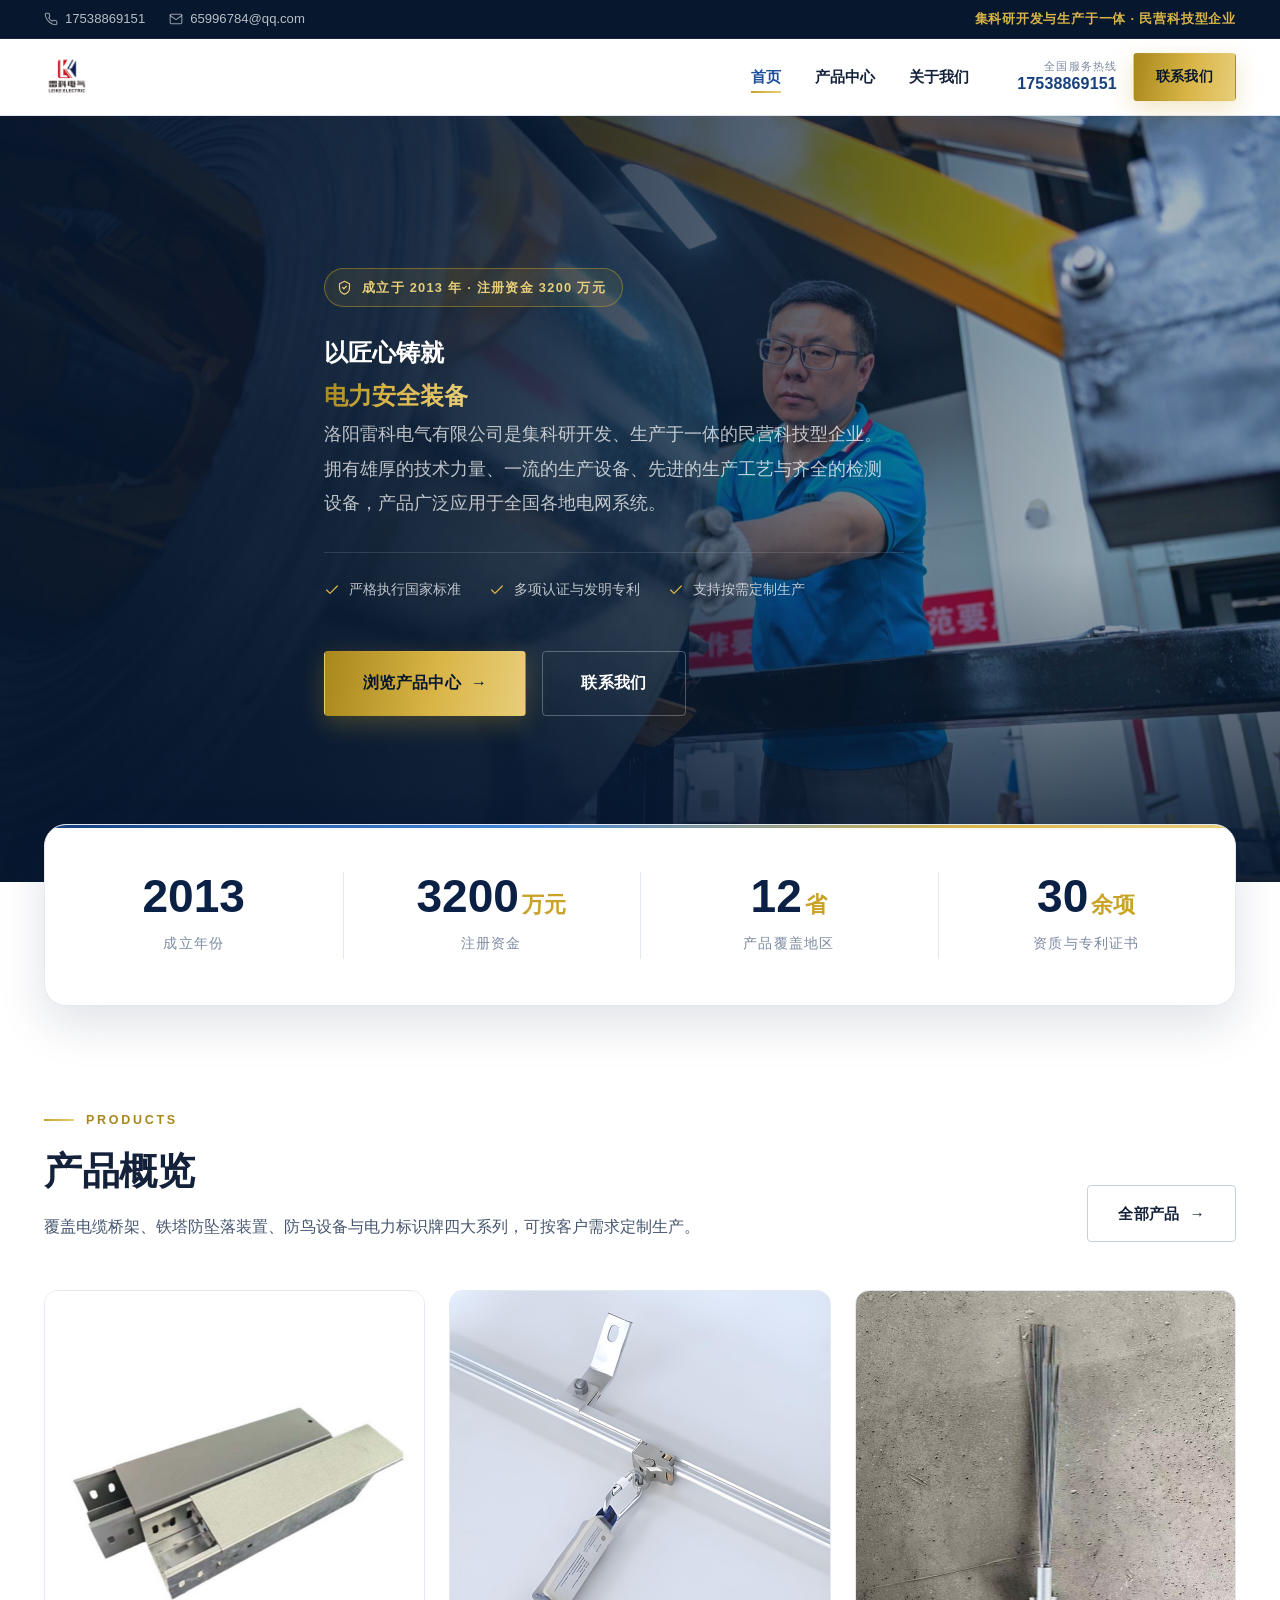
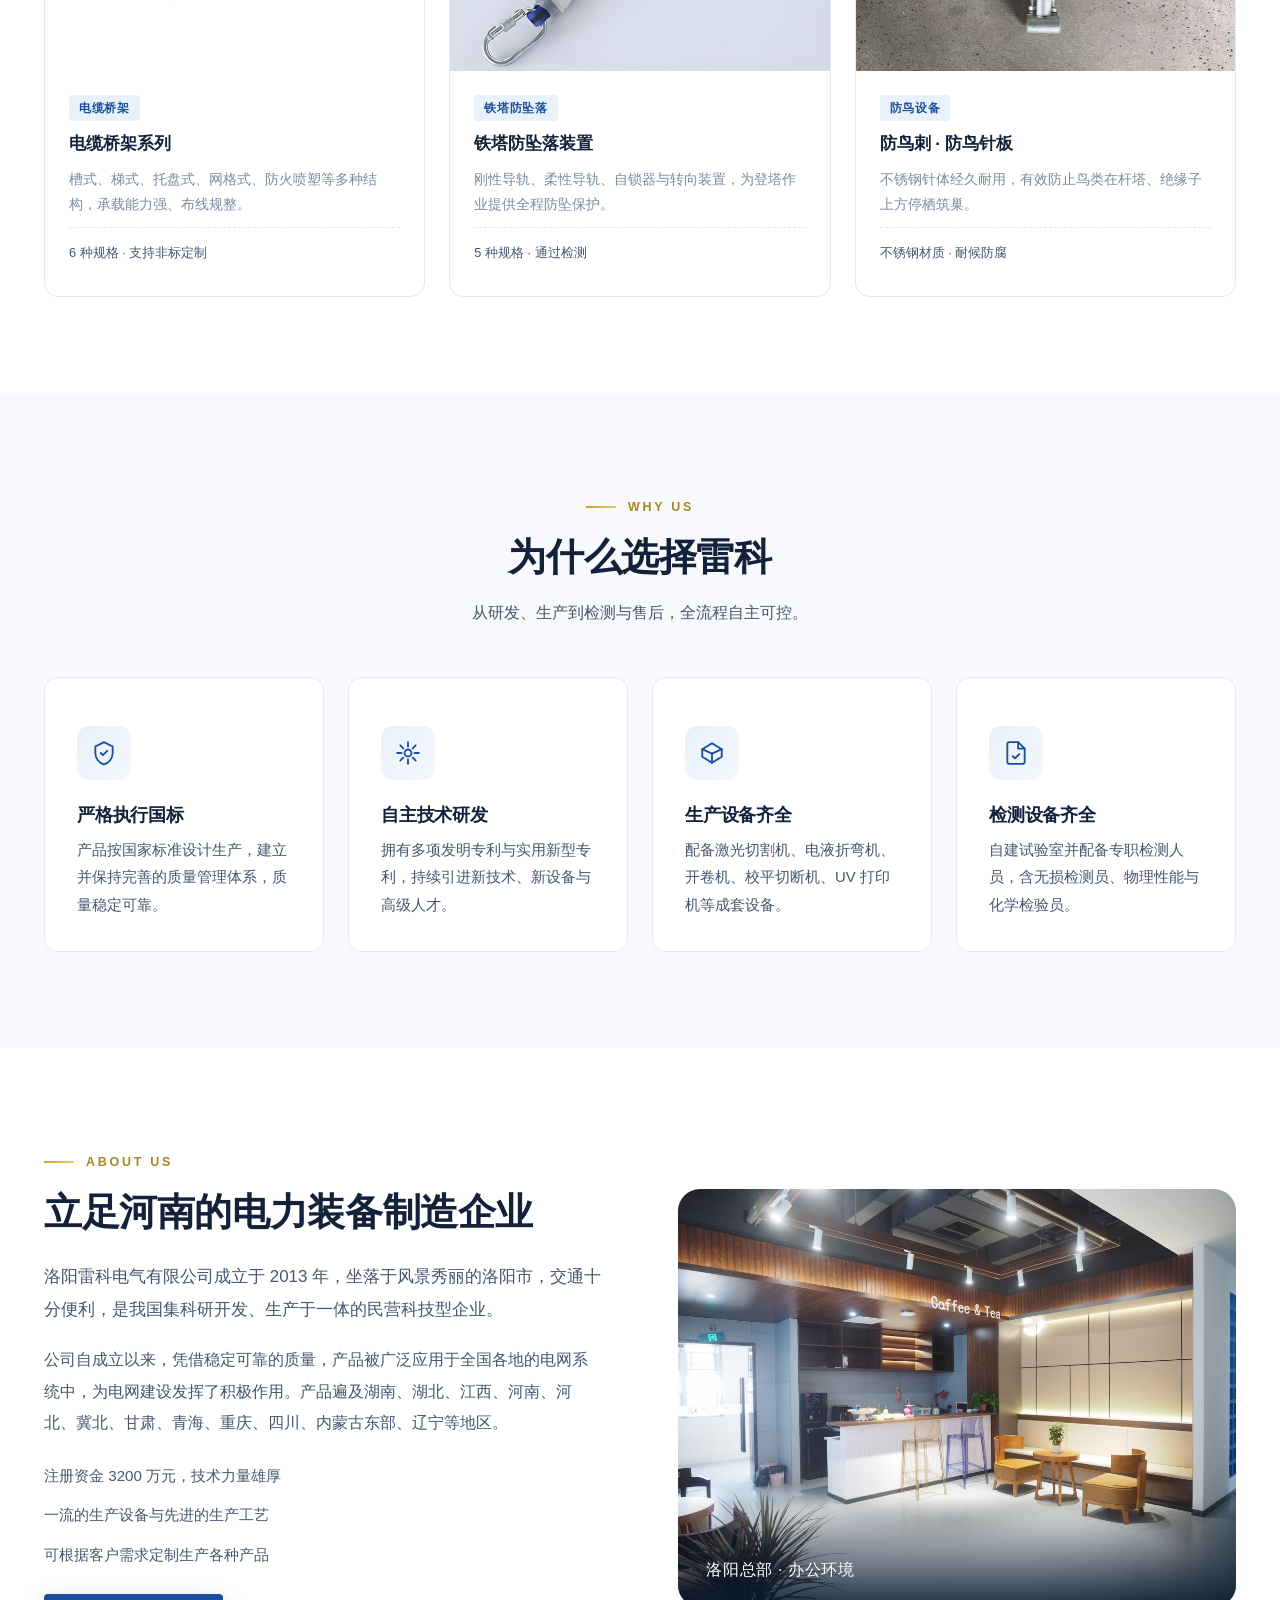
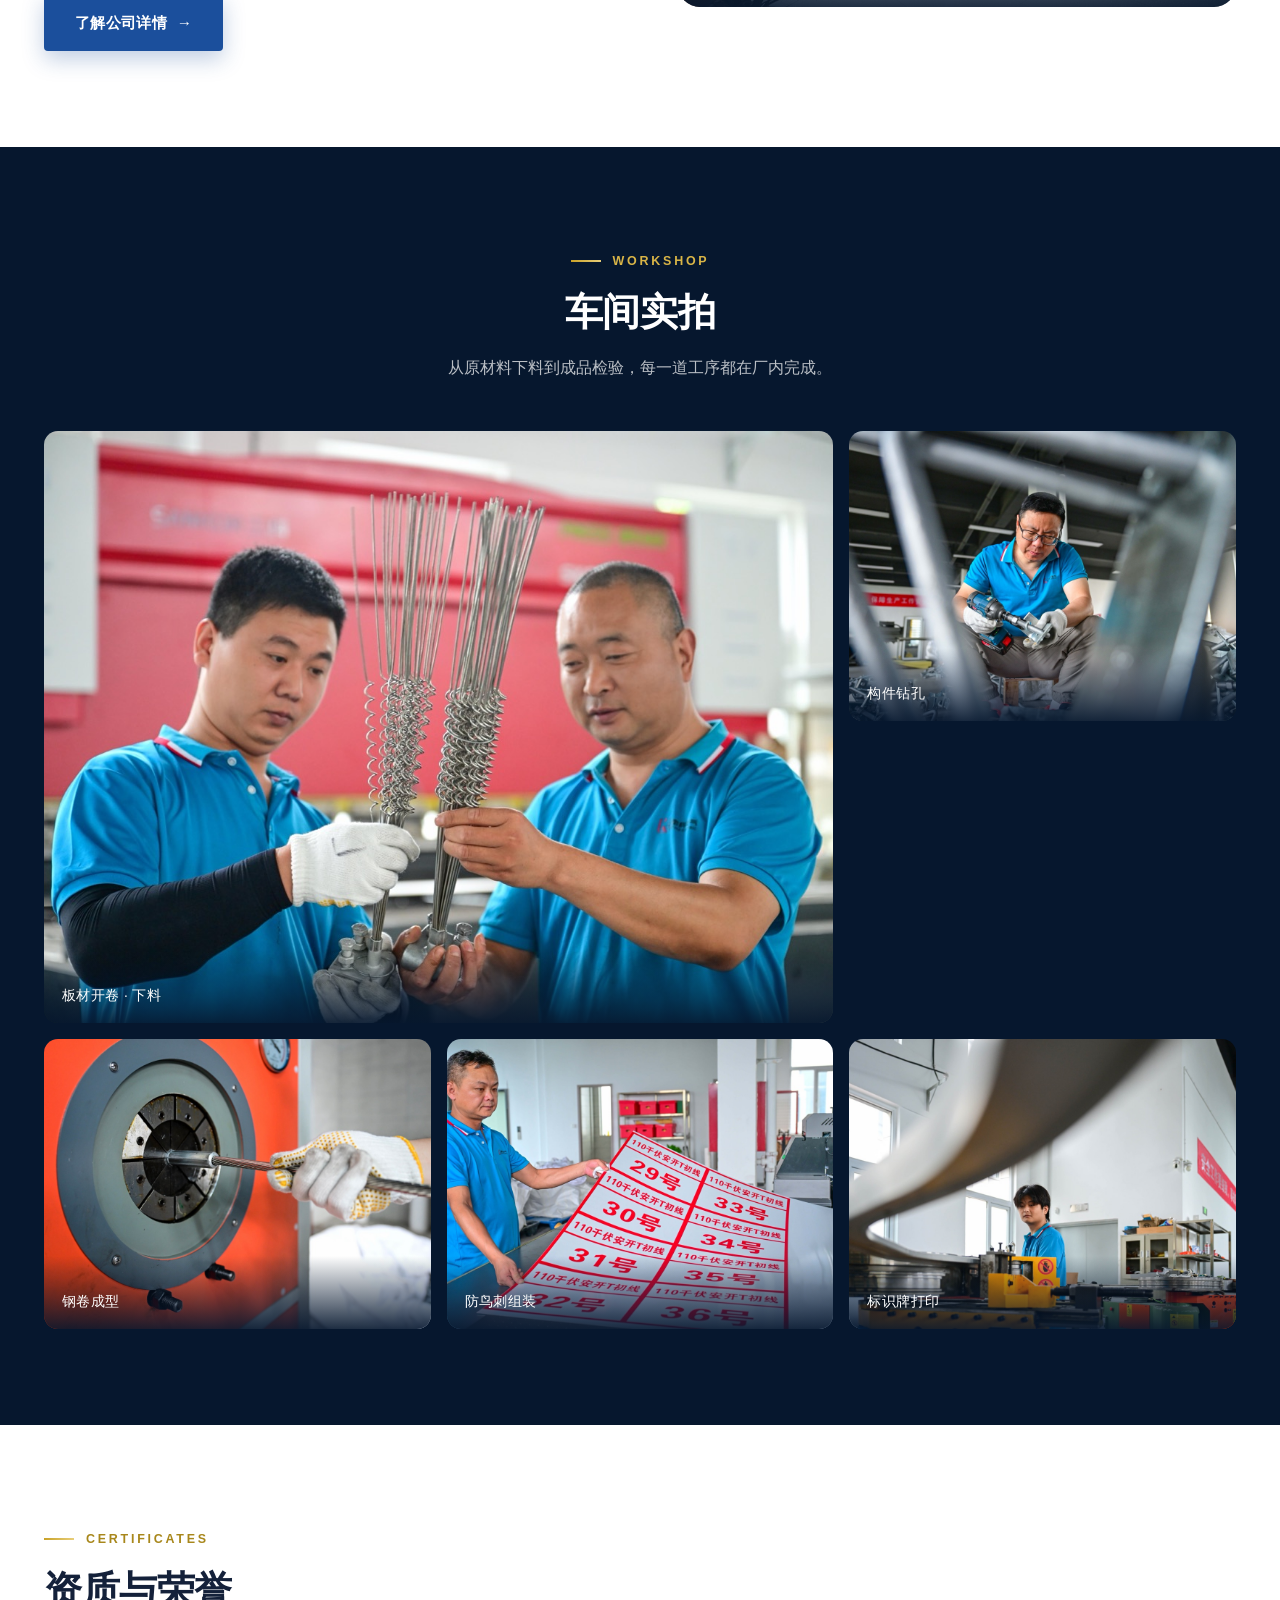
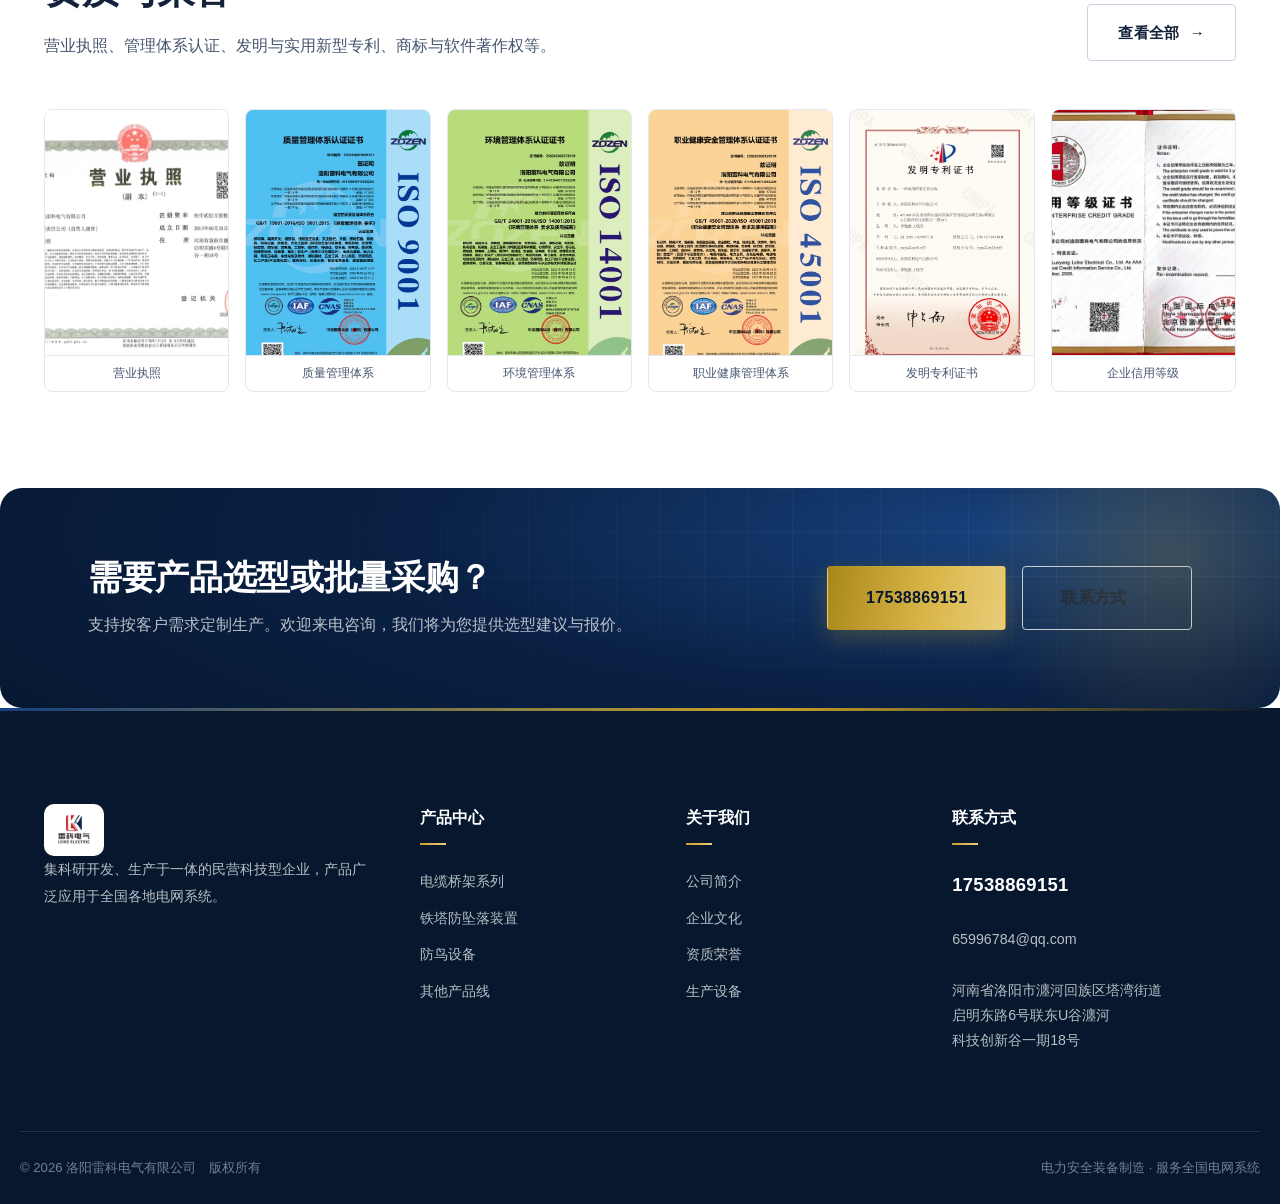
==== commit 1c45d08e: "换成实拍照片的三页官网（首页 / 产品中心 / 关于我们） 使用公司实拍产品图、车间与办公照片、资质证书； 新增实拍图组件样式，修复首屏与标题行的自适应问题。" ====
--- a/index.html
+++ b/index.html
@@ -3,14 +3,14 @@
 <head>
 <meta charset="UTF-8">
 <meta name="viewport" content="width=device-width, initial-scale=1, viewport-fit=cover">
-<title>洛阳雷科电气有限公司 — 电力安全装备与智能配电设备制造商</title>
-<meta name="description" content="洛阳雷科电气有限公司成立于2013年，注册资金3200万元，是集科研、开发、生产、销售于一体的电力装备制造企业。主营铁塔防坠落装置、电缆桥架、安全工器具、电力金具、开关类、工具类及消防设备，长期服务国家电网各省级电力公司。">
-<meta name="keywords" content="洛阳雷科电气,电力安全工器具,铁塔防坠落装置,电缆桥架,电力金具,隔离开关,跌落式熔断器,防鸟针板,防爆盒,标识牌">
+<title>洛阳雷科电气有限公司 — 电力安全装备制造企业</title>
+<meta name="description" content="洛阳雷科电气有限公司成立于 2013 年，注册资金 3200 万元，是集科研开发、生产于一体的民营科技型企业。主营铁塔防坠落装置、电缆桥架、防鸟设备、电力标识牌等，产品遍及湖南、湖北、江西、河南、河北、甘肃、青海、重庆、四川、辽宁等地电网系统。">
+<meta name="keywords" content="洛阳雷科电气,铁塔防坠落装置,电缆桥架,防鸟刺,防鸟针板,电力标识牌,安全工器具,电力金具">
 <meta name="theme-color" content="#0A2145">
 <meta property="og:type" content="website">
-<meta property="og:title" content="洛阳雷科电气有限公司 — 电力安全装备与智能配电设备制造商">
-<meta property="og:description" content="集科研开发、生产销售于一体的电力装备制造企业，产品广泛应用于全国电网系统。">
-<link rel="icon" href="assets/favicon.svg" type="image/svg+xml">
+<meta property="og:title" content="洛阳雷科电气有限公司 — 电力安全装备制造企业">
+<meta property="og:description" content="成立于 2013 年，注册资金 3200 万元，产品广泛应用于全国电网系统。">
+<link rel="icon" href="assets/img/logo.jpg">
 <link rel="stylesheet" href="css/style.css">
 </head>
 <body>
@@ -28,7 +28,7 @@
         <a href="mailto:65996784@qq.com">65996784@qq.com</a>
       </li>
     </ul>
-    <div class="topbar-tag">专注电力安全装备 · 服务国家电网</div>
+    <div class="topbar-tag">集科研开发与生产于一体 · 民营科技型企业</div>
   </div>
 </div>
 
@@ -36,51 +36,31 @@
 <header class="site-header">
   <div class="container nav-in">
     <a class="logo" href="index.html" aria-label="洛阳雷科电气有限公司 首页">
-      <svg class="logo-mark" viewBox="0 0 48 48" fill="none" aria-hidden="true">
-        <defs>
-          <linearGradient id="lgGold" x1="0" y1="0" x2="1" y2="1">
-            <stop offset="0" stop-color="#E8CE7A"/><stop offset=".5" stop-color="#C9A227"/><stop offset="1" stop-color="#A8871B"/>
-          </linearGradient>
-          <linearGradient id="lgNavy" x1="0" y1="0" x2="1" y2="1">
-            <stop offset="0" stop-color="#1B4F9C"/><stop offset="1" stop-color="#0A2145"/>
-          </linearGradient>
-        </defs>
-        <path d="M24 2.5 43 12v15c0 9.6-7.6 16.2-19 18.5C12.6 43.2 5 36.6 5 27V12L24 2.5z" fill="url(#lgNavy)"/>
-        <path d="M24 2.5 43 12v15c0 9.6-7.6 16.2-19 18.5C12.6 43.2 5 36.6 5 27V12L24 2.5z" stroke="url(#lgGold)" stroke-width="1.6"/>
-        <path d="M26.6 9.5 15.5 26.2h7.1l-1.6 12.3 11.5-17.2h-7.3l1.4-11.8z" fill="url(#lgGold)"/>
-      </svg>
-      <span class="logo-text">
-        <span class="logo-cn">雷科电气</span>
-        <span class="logo-en">Leike Electric</span>
-      </span>
+      <img class="brand-logo" src="assets/img/logo.jpg" alt="洛阳雷科电气有限公司">
     </a>
 
     <nav class="nav-main" aria-label="主导航">
       <ul class="nav-list">
         <li><a href="index.html">首页</a></li>
         <li>
+          <a href="products.html">产品中心</a>
+          <div class="nav-drop">
+            <a href="products.html#tray">电缆桥架系列</a>
+            <a href="products.html#fall">铁塔防坠落装置</a>
+            <a href="products.html#bird">防鸟设备</a>
+            <a href="products.html#biz">其他产品线</a>
+          </div>
+        </li>
+        <li>
           <a href="about.html">关于我们</a>
           <div class="nav-drop">
             <a href="about.html#intro">公司简介</a>
-            <a href="about.html#history">发展历程</a>
             <a href="about.html#culture">企业文化</a>
             <a href="about.html#honors">资质荣誉</a>
+            <a href="about.html#equip">生产设备</a>
+            <a href="about.html#contact">联系方式</a>
           </div>
         </li>
-        <li>
-          <a href="products.html">产品中心</a>
-          <div class="nav-drop">
-            <a href="products.html?cat=tower">铁塔防坠落装置</a>
-            <a href="products.html?cat=tray">电缆桥架</a>
-            <a href="products.html?cat=safety">安全工器具</a>
-            <a href="products.html?cat=fitting">电力金具</a>
-            <a href="products.html?cat=switch">开关类</a>
-            <a href="products.html?cat=tool">工具类</a>
-            <a href="products.html?cat=fire">消防设备</a>
-          </div>
-        </li>
-        <li><a href="news.html">新闻中心</a></li>
-        <li><a href="contact.html">联系我们</a></li>
       </ul>
     </nav>
 
@@ -89,7 +69,7 @@
         <small>全国服务热线</small>
         <b>17538869151</b>
       </div>
-      <a class="btn btn-gold btn-sm" href="contact.html">在线咨询</a>
+      <a class="btn btn-gold btn-sm" href="about.html#contact">联系我们</a>
       <button class="burger" type="button" aria-label="打开菜单" aria-expanded="false" aria-controls="mobileDrawer">
         <span></span>
       </button>
@@ -102,42 +82,32 @@
 <aside class="drawer" id="mobileDrawer" aria-label="移动端导航">
   <div class="drawer-head">
     <span class="logo">
-      <svg class="logo-mark" viewBox="0 0 48 48" fill="none" aria-hidden="true">
-        <path d="M24 2.5 43 12v15c0 9.6-7.6 16.2-19 18.5C12.6 43.2 5 36.6 5 27V12L24 2.5z" fill="#0F2B54"/>
-        <path d="M24 2.5 43 12v15c0 9.6-7.6 16.2-19 18.5C12.6 43.2 5 36.6 5 27V12L24 2.5z" stroke="#C9A227" stroke-width="1.6"/>
-        <path d="M26.6 9.5 15.5 26.2h7.1l-1.6 12.3 11.5-17.2h-7.3l1.4-11.8z" fill="#D9B547"/>
-      </svg>
-      <span class="logo-text"><span class="logo-cn">雷科电气</span><span class="logo-en">Leike Electric</span></span>
+      <img class="brand-logo" src="assets/img/logo.jpg" alt="洛阳雷科电气有限公司">
     </span>
     <button class="drawer-close" type="button" aria-label="关闭菜单">&times;</button>
   </div>
 
   <ul class="drawer-nav">
     <li><a href="index.html">首页</a></li>
+    <li>
+      <button class="drow" type="button" aria-expanded="false">产品中心 <svg class="chev" width="16" height="16" viewBox="0 0 24 24" fill="none" stroke="currentColor" stroke-width="2" stroke-linecap="round" stroke-linejoin="round"><path d="m6 9 6 6 6-6"/></svg></button>
+      <div class="dsub">
+        <a href="products.html">全部产品</a>
+        <a href="products.html#tray">电缆桥架系列</a>
+        <a href="products.html#fall">铁塔防坠落装置</a>
+        <a href="products.html#bird">防鸟设备</a>
+      </div>
+    </li>
     <li>
       <button class="drow" type="button" aria-expanded="false">关于我们 <svg class="chev" width="16" height="16" viewBox="0 0 24 24" fill="none" stroke="currentColor" stroke-width="2" stroke-linecap="round" stroke-linejoin="round"><path d="m6 9 6 6 6-6"/></svg></button>
       <div class="dsub">
         <a href="about.html#intro">公司简介</a>
-        <a href="about.html#history">发展历程</a>
         <a href="about.html#culture">企业文化</a>
         <a href="about.html#honors">资质荣誉</a>
+        <a href="about.html#equip">生产设备</a>
+        <a href="about.html#contact">联系方式</a>
       </div>
     </li>
-    <li>
-      <button class="drow" type="button" aria-expanded="false">产品中心 <svg class="chev" width="16" height="16" viewBox="0 0 24 24" fill="none" stroke="currentColor" stroke-width="2" stroke-linecap="round" stroke-linejoin="round"><path d="m6 9 6 6 6-6"/></svg></button>
-      <div class="dsub">
-        <a href="products.html">全部产品</a>
-        <a href="products.html?cat=tower">铁塔防坠落装置</a>
-        <a href="products.html?cat=tray">电缆桥架</a>
-        <a href="products.html?cat=safety">安全工器具</a>
-        <a href="products.html?cat=fitting">电力金具</a>
-        <a href="products.html?cat=switch">开关类</a>
-        <a href="products.html?cat=tool">工具类</a>
-        <a href="products.html?cat=fire">消防设备</a>
-      </div>
-    </li>
-    <li><a href="news.html">新闻中心</a></li>
-    <li><a href="contact.html">联系我们</a></li>
   </ul>
 
   <div class="drawer-foot">
@@ -150,130 +120,29 @@
 <main>
 
 <!-- ============ Hero ============ -->
-<section class="hero">
-  <div class="hero-grid-bg" aria-hidden="true"></div>
-  <div class="hero-glow" aria-hidden="true"></div>
-  <div class="hero-glow-2" aria-hidden="true"></div>
-
-  <div class="container hero-in">
-    <div class="hero-copy">
-      <div class="hero-badge">
-        <svg viewBox="0 0 24 24" fill="none" stroke="currentColor" stroke-width="1.9" stroke-linecap="round" stroke-linejoin="round"><path d="M12 2 4 6v6c0 5 3.4 9.3 8 10.5 4.6-1.2 8-5.5 8-10.5V6l-8-4z"/><path d="m9 12 2 2 4-4"/></svg>
-        国家电网优质供应商
-      </div>
-
-      <h1>以匠心铸就<br><span class="gold-text">电力安全装备</span></h1>
-
-      <p class="hero-sub">
-        洛阳雷科电气有限公司成立于 2013 年，注册资金 3200 万元，是集科研开发、生产制造与销售服务于一体的电力装备制造企业。产品覆盖铁塔防坠落装置、电缆桥架、安全工器具、电力金具与开关设备，广泛应用于全国各地电网系统。
-      </p>
-
-      <ul class="hero-meta">
-        <li><svg viewBox="0 0 24 24" fill="none" stroke="currentColor" stroke-width="1.9" stroke-linecap="round" stroke-linejoin="round"><path d="M20 6 9 17l-5-5"/></svg>严格执行国家标准</li>
-        <li><svg viewBox="0 0 24 24" fill="none" stroke="currentColor" stroke-width="1.9" stroke-linecap="round" stroke-linejoin="round"><path d="M20 6 9 17l-5-5"/></svg>多项发明专利认证</li>
-        <li><svg viewBox="0 0 24 24" fill="none" stroke="currentColor" stroke-width="1.9" stroke-linecap="round" stroke-linejoin="round"><path d="M20 6 9 17l-5-5"/></svg>支持非标定制生产</li>
-      </ul>
-
-      <div class="hero-actions">
-        <a class="btn btn-gold btn-lg" href="products.html">浏览产品中心 <span class="arw">→</span></a>
-        <a class="btn btn-ghost btn-lg" href="contact.html">联系我们</a>
-      </div>
-    </div>
-
-    <div class="hero-art" aria-hidden="true">
-      <svg viewBox="0 0 440 420" fill="none">
-        <defs>
-          <linearGradient id="twGold" x1="0" y1="0" x2="1" y2="1">
-            <stop offset="0" stop-color="#E8CE7A"/><stop offset="1" stop-color="#A8871B"/>
-          </linearGradient>
-          <linearGradient id="twBlue" x1="0" y1="0" x2="0" y2="1">
-            <stop offset="0" stop-color="#6FB0F0"/><stop offset="1" stop-color="#2568C4"/>
-          </linearGradient>
-          <radialGradient id="twGlow" cx="50%" cy="50%">
-            <stop offset="0" stop-color="#D9B547" stop-opacity=".55"/>
-            <stop offset="1" stop-color="#D9B547" stop-opacity="0"/>
-          </radialGradient>
-        </defs>
-
-        <!-- 光晕 -->
-        <circle cx="220" cy="120" r="120" fill="url(#twGlow)"/>
-
-        <!-- 导线 -->
-        <path d="M128 160 Q 76 214 18 250" stroke="#4185DC" stroke-width="1.6" stroke-linecap="round" opacity=".55"/>
-        <path d="M312 160 Q 364 214 422 250" stroke="#4185DC" stroke-width="1.6" stroke-linecap="round" opacity=".55"/>
-        <path d="M150 128 Q 108 168 60 196" stroke="#4185DC" stroke-width="1.4" stroke-linecap="round" opacity=".35"/>
-        <path d="M290 128 Q 332 168 380 196" stroke="#4185DC" stroke-width="1.4" stroke-linecap="round" opacity=".35"/>
-
-        <!-- 杆塔主体 -->
-        <g stroke="url(#twGold)" stroke-width="2.1" stroke-linecap="round" stroke-linejoin="round">
-          <!-- 塔腿 -->
-          <path d="M148 372 L 176 152"/>
-          <path d="M292 372 L 264 152"/>
-          <!-- 水平横杆 -->
-          <path d="M152 350 H 288"/>
-          <path d="M157 318 H 283"/>
-          <path d="M162 286 H 278"/>
-          <path d="M167 254 H 273"/>
-          <path d="M172 222 H 268"/>
-          <path d="M176 190 H 264"/>
-          <path d="M176 152 H 264"/>
-          <!-- 斜撑 -->
-          <path d="M152 350 L 283 318" opacity=".7"/>
-          <path d="M288 350 L 157 318" opacity=".7"/>
-          <path d="M157 318 L 278 286" opacity=".7"/>
-          <path d="M283 318 L 162 286" opacity=".7"/>
-          <path d="M162 286 L 273 254" opacity=".7"/>
-          <path d="M278 286 L 167 254" opacity=".7"/>
-          <path d="M167 254 L 268 222" opacity=".7"/>
-          <path d="M273 254 L 172 222" opacity=".7"/>
-          <path d="M172 222 L 264 190" opacity=".7"/>
-          <path d="M268 222 L 176 190" opacity=".7"/>
-          <path d="M176 190 L 264 152" opacity=".7"/>
-          <path d="M264 190 L 176 152" opacity=".7"/>
-          <!-- 塔头 -->
-          <path d="M176 152 L 200 86 L 264 152"/>
-          <path d="M200 86 L 220 60"/>
-          <!-- 横担 -->
-          <path d="M128 160 H 312"/>
-          <path d="M150 128 H 290"/>
-        </g>
-
-        <!-- 绝缘子串 -->
-        <g stroke="#8FC2F5" stroke-width="1.6" opacity=".85">
-          <path d="M140 162 V 190"/><path d="M300 162 V 190"/>
-          <path d="M160 130 V 152"/><path d="M280 130 V 152"/>
-        </g>
-        <g fill="#D9B547">
-          <circle cx="140" cy="196" r="4"/><circle cx="300" cy="196" r="4"/>
-          <circle cx="160" cy="158" r="3.4"/><circle cx="280" cy="158" r="3.4"/>
-        </g>
-
-        <!-- 闪烁节点 -->
-        <g fill="#E8CE7A" class="node">
-          <circle cx="220" cy="60" r="5"/>
-        </g>
-        <g fill="#6FB0F0" class="node" style="animation-delay:.9s">
-          <circle cx="200" cy="86" r="4"/>
-        </g>
-
-        <!-- 底部基座 -->
-        <path d="M136 372 H 304" stroke="url(#twBlue)" stroke-width="2.4" stroke-linecap="round"/>
-        <path d="M124 384 H 316" stroke="url(#twBlue)" stroke-width="1.6" stroke-linecap="round" opacity=".5"/>
-
-        <!-- 电流数据流 -->
-        <path class="pulse-line" d="M128 160 Q 76 214 18 250" stroke="#E8CE7A" stroke-width="2" fill="none" opacity=".8"/>
-        <path class="pulse-line" d="M312 160 Q 364 214 422 250" stroke="#E8CE7A" stroke-width="2" fill="none" opacity=".8" style="animation-delay:1.2s"/>
-      </svg>
-
-      <div class="hero-float">
-        <span class="hf-ico">
-          <svg width="20" height="20" viewBox="0 0 24 24" fill="none" stroke="currentColor" stroke-width="2" stroke-linecap="round" stroke-linejoin="round"><path d="M12 2v20M2 12h20"/><circle cx="12" cy="12" r="9"/></svg>
-        </span>
-        <span>
-          <b>13 年</b>
-          <small>深耕电力装备制造</small>
-        </span>
-      </div>
+<section class="hero-photo">
+  <img class="hp-bg" src="assets/img/hero.jpg" alt="雷科电气车间生产实景" fetchpriority="high">
+  <div class="container hero-photo-in">
+    <div class="hero-badge">
+      <svg viewBox="0 0 24 24" fill="none" stroke="currentColor" stroke-width="1.9" stroke-linecap="round" stroke-linejoin="round"><path d="M12 2 4 6v6c0 5 3.4 9.3 8 10.5 4.6-1.2 8-5.5 8-10.5V6l-8-4z"/><path d="m9 12 2 2 4-4"/></svg>
+      成立于 2013 年 · 注册资金 3200 万元
+    </div>
+
+    <h1>以匠心铸就<br><span class="gold-text">电力安全装备</span></h1>
+
+    <p class="hero-sub">
+      洛阳雷科电气有限公司是集科研开发、生产于一体的民营科技型企业。拥有雄厚的技术力量、一流的生产设备、先进的生产工艺与齐全的检测设备，产品广泛应用于全国各地电网系统。
+    </p>
+
+    <ul class="hero-meta">
+      <li><svg viewBox="0 0 24 24" fill="none" stroke="currentColor" stroke-width="1.9" stroke-linecap="round" stroke-linejoin="round"><path d="M20 6 9 17l-5-5"/></svg>严格执行国家标准</li>
+      <li><svg viewBox="0 0 24 24" fill="none" stroke="currentColor" stroke-width="1.9" stroke-linecap="round" stroke-linejoin="round"><path d="M20 6 9 17l-5-5"/></svg>多项认证与发明专利</li>
+      <li><svg viewBox="0 0 24 24" fill="none" stroke="currentColor" stroke-width="1.9" stroke-linecap="round" stroke-linejoin="round"><path d="M20 6 9 17l-5-5"/></svg>支持按需定制生产</li>
+    </ul>
+
+    <div class="hero-actions">
+      <a class="btn btn-gold btn-lg" href="products.html">浏览产品中心 <span class="arw">→</span></a>
+      <a class="btn btn-ghost btn-lg" href="about.html#contact">联系我们</a>
     </div>
   </div>
 </section>
@@ -283,430 +152,200 @@
   <div class="stats reveal">
     <div class="stats-grid">
       <div class="stat">
-        <div class="stat-num"><span data-count="20">0</span><span class="suf">+</span></div>
-        <div class="stat-lbl">服务地区</div>
+        <div class="stat-num"><span data-count="2013" data-decimals="0">2013</span></div>
+        <div class="stat-lbl">成立年份</div>
       </div>
       <div class="stat">
-        <div class="stat-num"><span data-count="300">0</span><span class="suf">+</span></div>
-        <div class="stat-lbl">合作客户</div>
+        <div class="stat-num"><span data-count="3200">0</span><span class="suf">万元</span></div>
+        <div class="stat-lbl">注册资金</div>
       </div>
       <div class="stat">
-        <div class="stat-num"><span data-count="2013">0</span></div>
-        <div class="stat-lbl">公司成立</div>
+        <div class="stat-num"><span data-count="12">0</span><span class="suf">省</span></div>
+        <div class="stat-lbl">产品覆盖地区</div>
       </div>
       <div class="stat">
-        <div class="stat-num"><span data-count="3200">0</span><span class="suf">万</span></div>
-        <div class="stat-lbl">注册资金</div>
+        <div class="stat-num"><span data-count="30">0</span><span class="suf">余项</span></div>
+        <div class="stat-lbl">资质与专利证书</div>
       </div>
     </div>
   </div>
 </div>
 
-<!-- ============ 产品中心 ============ -->
-<section class="section" id="products">
+<!-- ============ 产品概览 ============ -->
+<section class="section">
   <div class="container">
-    <div class="sec-head-row reveal">
-      <div class="sec-head" style="margin-bottom:0">
-        <span class="eyebrow">Products</span>
-        <h2 class="h2">产品中心</h2>
-        <p>坚持以“团结、拼搏、务实、创新”为己任，严格执行国家标准，保持良好的质量管理体系。</p>
+    <div class="sec-head sec-head-row reveal">
+      <div>
+        <div class="eyebrow">PRODUCTS</div>
+        <h2 class="h2">产品概览</h2>
+        <p class="lead">覆盖电缆桥架、铁塔防坠落装置、防鸟设备与电力标识牌四大系列，可按客户需求定制生产。</p>
       </div>
       <a class="btn btn-ghost" href="products.html">全部产品 <span class="arw">→</span></a>
     </div>
 
-    <div class="grid g-3">
-      <a class="cat reveal" href="products.html?cat=tower" style="--d:0ms">
-        <span class="cat-bg"></span><span class="cat-pattern"></span>
-        <svg class="cat-ico" viewBox="0 0 64 64" fill="none" stroke="currentColor" stroke-width="1.8" stroke-linecap="round" stroke-linejoin="round">
-          <path d="M22 58 28 14h8l6 44"/><path d="M24 40h16"/><path d="M26 28h12"/><path d="M14 20h36"/><path d="M22 14h20"/><path d="M32 14V5"/><path d="M14 20v6M50 20v6"/><circle cx="14" cy="30" r="3.2"/><circle cx="50" cy="30" r="3.2"/>
-        </svg>
-        <div class="cat-body">
-          <div class="cat-no">01 / TOWER</div>
+    <div class="pgrid reveal">
+      <a class="pcard" href="products.html#tray">
+        <div class="pcard-media"><img src="assets/img/products/tray-1.jpg" alt="电缆桥架" loading="lazy"></div>
+        <div class="pcard-body">
+          <span class="pcard-cat">电缆桥架</span>
+          <h3>电缆桥架系列</h3>
+          <p>槽式、梯式、托盘式、网格式、防火喷塑等多种结构，承载能力强、布线规整。</p>
+          <div class="pcard-spec">6 种规格 · 支持非标定制</div>
+        </div>
+      </a>
+
+      <a class="pcard" href="products.html#fall">
+        <div class="pcard-media"><img src="assets/img/products/fp-1.jpg" alt="铁塔防坠落装置" loading="lazy"></div>
+        <div class="pcard-body">
+          <span class="pcard-cat">铁塔防坠落</span>
           <h3>铁塔防坠落装置</h3>
-          <p>为输电铁塔高空作业提供全程不间断坠落防护。</p>
-          <div class="cat-tags"><span>导轨式防坠器</span><span>刚性导轨</span><span>安全带</span></div>
+          <p>刚性导轨、柔性导轨、自锁器与转向装置，为登塔作业提供全程防坠保护。</p>
+          <div class="pcard-spec">5 种规格 · 通过检测</div>
         </div>
-        <span class="cat-more" aria-hidden="true">→</span>
       </a>
 
-      <a class="cat reveal" href="products.html?cat=tray" style="--d:80ms">
-        <span class="cat-bg"></span><span class="cat-pattern"></span>
-        <svg class="cat-ico" viewBox="0 0 64 64" fill="none" stroke="currentColor" stroke-width="1.8" stroke-linecap="round" stroke-linejoin="round">
-          <path d="M6 18h52v10H6z"/><path d="M6 36h52v10H6z"/><path d="M18 18v28M32 18v28M46 18v28"/><path d="M6 28h52M6 46h52"/>
-        </svg>
-        <div class="cat-body">
-          <div class="cat-no">02 / CABLE TRAY</div>
-          <h3>电缆桥架</h3>
-          <p>多种材质与结构形式，适配复杂敷设环境与防火要求。</p>
-          <div class="cat-tags"><span>防火喷塑</span><span>热镀锌</span><span>玻璃钢</span></div>
+      <a class="pcard" href="products.html#bird">
+        <div class="pcard-media"><img src="assets/img/products/bird-1.jpg" alt="防鸟刺" loading="lazy"></div>
+        <div class="pcard-body">
+          <span class="pcard-cat">防鸟设备</span>
+          <h3>防鸟刺 · 防鸟针板</h3>
+          <p>不锈钢针体经久耐用，有效防止鸟类在杆塔、绝缘子上方停栖筑巢。</p>
+          <div class="pcard-spec">不锈钢材质 · 耐候防腐</div>
         </div>
-        <span class="cat-more" aria-hidden="true">→</span>
       </a>
-
-      <a class="cat reveal" href="products.html?cat=safety" style="--d:160ms">
-        <span class="cat-bg"></span><span class="cat-pattern"></span>
-        <svg class="cat-ico" viewBox="0 0 64 64" fill="none" stroke="currentColor" stroke-width="1.8" stroke-linecap="round" stroke-linejoin="round">
-          <path d="M32 6 12 15v14c0 12 8.4 22.6 20 25 11.6-2.4 20-13 20-25V15L32 6z"/><path d="M24 31l6 6 12-13"/>
-        </svg>
-        <div class="cat-body">
-          <div class="cat-no">03 / SAFETY</div>
-          <h3>安全工器具</h3>
-          <p>覆盖个人防护、绝缘防护、标识警示与施工防护全系列。</p>
-          <div class="cat-tags"><span>近电报警器</span><span>绝缘防护</span><span>标识牌</span><span>防鸟设备</span></div>
-        </div>
-        <span class="cat-more" aria-hidden="true">→</span>
-      </a>
-
-      <a class="cat reveal" href="products.html?cat=fitting" style="--d:0ms">
-        <span class="cat-bg"></span><span class="cat-pattern"></span>
-        <svg class="cat-ico" viewBox="0 0 64 64" fill="none" stroke="currentColor" stroke-width="1.8" stroke-linecap="round" stroke-linejoin="round">
-          <circle cx="32" cy="32" r="9"/><path d="M32 6v10M32 48v10M6 32h10M48 32h10M13.6 13.6l7 7M43.4 43.4l7 7M50.4 13.6l-7 7M20.6 43.4l-7 7"/><circle cx="32" cy="32" r="21" stroke-dasharray="4 6"/>
-        </svg>
-        <div class="cat-body">
-          <div class="cat-no">04 / FITTINGS</div>
-          <h3>电力金具</h3>
-          <p>标准件与非标定制并举，满足各类线路连接与接续需求。</p>
-          <div class="cat-tags"><span>接续金具</span><span>连接金具</span><span>线夹类</span><span>联板</span></div>
-        </div>
-        <span class="cat-more" aria-hidden="true">→</span>
-      </a>
-
-      <a class="cat reveal" href="products.html?cat=switch" style="--d:80ms">
-        <span class="cat-bg"></span><span class="cat-pattern"></span>
-        <svg class="cat-ico" viewBox="0 0 64 64" fill="none" stroke="currentColor" stroke-width="1.8" stroke-linecap="round" stroke-linejoin="round">
-          <rect x="8" y="10" width="48" height="44" rx="5"/><path d="M22 24 32 20v24"/><path d="M40 22l6 5-6 5"/><path d="M8 44h48"/>
-        </svg>
-        <div class="cat-body">
-          <div class="cat-no">05 / SWITCH</div>
-          <h3>开关类</h3>
-          <p>户外高压隔离开关与跌落式熔断器，运行稳定、开断可靠。</p>
-          <div class="cat-tags"><span>隔离开关</span><span>跌落式熔断器</span><span>12kV</span></div>
-        </div>
-        <span class="cat-more" aria-hidden="true">→</span>
-      </a>
-
-      <a class="cat reveal" href="products.html?cat=tool" style="--d:160ms">
-        <span class="cat-bg"></span><span class="cat-pattern"></span>
-        <svg class="cat-ico" viewBox="0 0 64 64" fill="none" stroke="currentColor" stroke-width="1.8" stroke-linecap="round" stroke-linejoin="round">
-          <path d="M38.5 8a13 13 0 0 0-12.4 17L10 41v9a4 4 0 0 0 4 4h9l16.1-16.1A13 13 0 0 0 56 26c0-2-.5-4-1.3-5.7l-7.3 7.3-6.9-2.1-2.1-6.9 7.3-7.3A13 13 0 0 0 38.5 8z"/>
-        </svg>
-        <div class="cat-body">
-          <div class="cat-no">06 / TOOLS</div>
-          <h3>工具类</h3>
-          <p>电动、手动、施工与套装工具，满足一线作业全流程需要。</p>
-          <div class="cat-tags"><span>电动工具</span><span>手动工具</span><span>施工工具</span><span>套装</span></div>
-        </div>
-        <span class="cat-more" aria-hidden="true">→</span>
-      </a>
-    </div>
-
-    <div class="grid g-3" style="margin-top:var(--sp-5)">
-      <a class="cat reveal" href="products.html?cat=fire" style="--d:0ms">
-        <span class="cat-bg"></span><span class="cat-pattern"></span>
-        <svg class="cat-ico" viewBox="0 0 64 64" fill="none" stroke="currentColor" stroke-width="1.8" stroke-linecap="round" stroke-linejoin="round">
-          <path d="M32 6c8 10 14 16 14 25a14 14 0 0 1-28 0c0-5 2-9 6-14 1 4 3 6 6 7-1-7 0-13 2-18z"/><path d="M32 34c2.6 3 4 5 4 7.6a4 4 0 1 1-8 0c0-2.6 1.4-4.6 4-7.6z"/>
-        </svg>
-        <div class="cat-body">
-          <div class="cat-no">07 / FIRE</div>
-          <h3>消防设备</h3>
-          <p>面向电力场所的消防器材与防火配套产品供应。</p>
-          <div class="cat-tags"><span>灭火器材</span><span>防火配套</span></div>
-        </div>
-        <span class="cat-more" aria-hidden="true">→</span>
-      </a>
-
-      <div class="cat reveal" style="--d:80ms;grid-column:span 2;cursor:default">
-        <span class="cat-bg"></span><span class="cat-pattern"></span>
-        <div class="cat-body" style="margin-top:0;padding:var(--sp-7) var(--sp-6);height:100%;display:flex;flex-direction:column;justify-content:center">
-          <div class="cat-no">CUSTOMIZATION</div>
-          <h3 style="font-size:1.5rem">非标定制 · 按图生产</h3>
-          <p style="max-width:560px;margin-bottom:var(--sp-5)">
-            公司可根据客户需求定制生产各类产品。从图纸确认、材料选型到批量交付，配备专人对接，为电网工程提供成套配套方案。
-          </p>
-          <div style="display:flex;gap:12px;flex-wrap:wrap">
-            <a class="btn btn-gold btn-sm" href="contact.html">提交定制需求</a>
-            <a class="btn btn-ghost btn-sm" href="products.html">查看产品</a>
-          </div>
-        </div>
-      </div>
-    </div>
-  </div>
-</section>
-
-<!-- ============ 关于雷科 ============ -->
-<section class="section bg-alt" id="about">
-  <div class="container">
-    <div class="split">
-      <div class="split-media reveal">
-        <div class="media-frame">
-          <svg viewBox="0 0 600 480" fill="none" aria-hidden="true">
-            <defs>
-              <linearGradient id="mfGold" x1="0" y1="0" x2="1" y2="1">
-                <stop offset="0" stop-color="#E8CE7A"/><stop offset="1" stop-color="#A8871B"/>
-              </linearGradient>
-              <linearGradient id="mfBlue" x1="0" y1="0" x2="1" y2="1">
-                <stop offset="0" stop-color="#4185DC"/><stop offset="1" stop-color="#17407E"/>
-              </linearGradient>
-            </defs>
-            <!-- 厂房轮廓 -->
-            <g stroke="url(#mfBlue)" stroke-width="2" fill="none" stroke-linejoin="round">
-              <path d="M60 300 L 170 246 L 280 300 L 390 246 L 500 300"/>
-              <path d="M60 300 V 400 H 540 V 300"/>
-              <path d="M170 246 V 300 M 280 300 V 246 M 390 246 V 300"/>
-            </g>
-            <!-- 车间格窗 -->
-            <g stroke="url(#mfBlue)" stroke-width="1.4" opacity=".55">
-              <path d="M96 340 h88 v44 H96z M212 340 h88 v44 h-88z M328 340 h88 v44 h-88z M444 340 h64 v44 h-64z"/>
-            </g>
-            <!-- 塔吊 -->
-            <g stroke="url(#mfGold)" stroke-width="2.4" stroke-linecap="round">
-              <path d="M470 120 V 300"/>
-              <path d="M400 140 H 540"/>
-              <path d="M470 140 L 430 120 L 470 140 L 510 120"/>
-              <path d="M540 140 V 190"/>
-            </g>
-            <circle cx="540" cy="198" r="6" fill="url(#mfGold)"/>
-            <!-- 数据点 -->
-            <g fill="url(#mfGold)">
-              <circle cx="60" cy="400" r="5"/><circle cx="540" cy="400" r="5"/><circle cx="300" cy="246" r="5"/>
-            </g>
-            <!-- 地面线 -->
-            <path d="M30 400 H 570" stroke="url(#mfBlue)" stroke-width="2" opacity=".5"/>
-            <path d="M30 418 H 570" stroke="url(#mfBlue)" stroke-width="1.4" opacity=".25"/>
-          </svg>
-        </div>
-        <div class="frame-badge">
-          <b>2013</b>
-          <small>公司成立</small>
-        </div>
-      </div>
-
-      <div class="split-copy reveal">
-        <span class="eyebrow">About Us</span>
-        <h2 class="h2">关于雷科</h2>
-        <p style="margin-top:var(--sp-5)">
-          洛阳雷科电气有限公司坐落于风景秀丽的河南省洛阳市，交通十分便利，是我国集科研开发、生产于一体的民营科技型企业，注册资金 3200 万元。
-        </p>
-        <p>
-          公司拥有雄厚的技术力量、先进的生产设备、完善的生产工艺、齐全的检测设备及高效的企业管理机制，取得了多项认证证书及发明专利。产品主要用于国家电网，凭借稳定可靠的质量，被广泛应用于全国各地的电网系统中。
-        </p>
-
-        <ul class="check-list">
-          <li>
-            <svg viewBox="0 0 24 24" fill="none" stroke="currentColor" stroke-width="2" stroke-linecap="round" stroke-linejoin="round"><circle cx="12" cy="12" r="9"/><path d="m8 12 3 3 5-6"/></svg>
-            业务覆盖河南、河北、上海、江西、四川、安徽、内蒙、甘肃、湖南、重庆等地区
-          </li>
-          <li>
-            <svg viewBox="0 0 24 24" fill="none" stroke="currentColor" stroke-width="2" stroke-linecap="round" stroke-linejoin="round"><circle cx="12" cy="12" r="9"/><path d="m8 12 3 3 5-6"/></svg>
-            具备研发、设计、检测、安装与售后一体化服务能力
-          </li>
-          <li>
-            <svg viewBox="0 0 24 24" fill="none" stroke="currentColor" stroke-width="2" stroke-linecap="round" stroke-linejoin="round"><circle cx="12" cy="12" r="9"/><path d="m8 12 3 3 5-6"/></svg>
-            2024 年于河北石家庄晋州市设立分公司，进一步提升产能与交付能力
-          </li>
-        </ul>
-
-        <a class="btn btn-blue" href="about.html">了解雷科 <span class="arw">→</span></a>
-      </div>
     </div>
   </div>
 </section>
 
 <!-- ============ 核心优势 ============ -->
-<section class="section" id="advantage">
+<section class="section bg-alt">
   <div class="container">
     <div class="sec-head center reveal">
-      <span class="eyebrow">Our Strengths</span>
-      <h2 class="h2">雷科优势</h2>
-      <p>满足客户需求，为共创国家电力工业辉煌而奋斗。</p>
-    </div>
-
-    <div class="grid g-4">
-      <article class="feat reveal" style="--d:0ms">
-        <span class="feat-idx">01</span>
-        <span class="feat-ico">
-          <svg viewBox="0 0 24 24" fill="none" stroke="currentColor" stroke-width="1.8" stroke-linecap="round" stroke-linejoin="round"><path d="M3 21h18"/><path d="M4 21V9l5-3 5 3v12"/><path d="M14 21V12l6-3v12"/><path d="M7 13h2M7 17h2M17 15h1M17 18h1"/></svg>
-        </span>
-        <h3>生产优势</h3>
-        <p>拥有雄厚的技术力量、先进的生产设备、先进的生产工艺，以及齐全检测设备支撑的企业管理机制。</p>
-      </article>
-
-      <article class="feat reveal" style="--d:80ms">
-        <span class="feat-idx">02</span>
-        <span class="feat-ico">
-          <svg viewBox="0 0 24 24" fill="none" stroke="currentColor" stroke-width="1.8" stroke-linecap="round" stroke-linejoin="round"><path d="M12 2v6"/><path d="M9 8h6l1.6 3.2A7 7 0 1 1 7.4 11.2L9 8z"/><path d="M12 22v-4"/></svg>
-        </span>
-        <h3>技术优势</h3>
-        <p>持续引进新技术、新设备与高级人才，实现质量持续提高，不断完善售前、售后服务体系。</p>
-      </article>
-
-      <article class="feat reveal" style="--d:160ms">
-        <span class="feat-idx">03</span>
-        <span class="feat-ico">
-          <svg viewBox="0 0 24 24" fill="none" stroke="currentColor" stroke-width="1.8" stroke-linecap="round" stroke-linejoin="round"><circle cx="12" cy="9" r="5.5"/><path d="m8.6 13.6-1.6 8 5-2.6 5 2.6-1.6-8"/></svg>
-        </span>
-        <h3>资质证书</h3>
-        <p>集科研开发、生产销售于一体的民营科技型企业，取得多项管理体系认证及产品检测报告。</p>
-      </article>
-
-      <article class="feat reveal" style="--d:240ms">
-        <span class="feat-idx">04</span>
-        <span class="feat-ico">
-          <svg viewBox="0 0 24 24" fill="none" stroke="currentColor" stroke-width="1.8" stroke-linecap="round" stroke-linejoin="round"><path d="M17 21v-2a4 4 0 0 0-4-4H6a4 4 0 0 0-4 4v2"/><circle cx="9.5" cy="7" r="4"/><path d="M22 21v-2a4 4 0 0 0-3-3.87"/><path d="M16 3.13a4 4 0 0 1 0 7.75"/></svg>
-        </span>
-        <h3>合作案例</h3>
-        <p>与国网河南、山东、黑龙江、重庆、湖北、冀北等电力公司及中铁十八局集团保持长期业务往来。</p>
-      </article>
-    </div>
-  </div>
-</section>
-
-<!-- ============ 资质与检测 ============ -->
-<section class="section bg-alt" id="cert">
+      <div class="eyebrow">WHY US</div>
+      <h2 class="h2">为什么选择雷科</h2>
+      <p class="lead">从研发、生产到检测与售后，全流程自主可控。</p>
+    </div>
+
+    <div class="grid g-4 reveal">
+      <div class="feat">
+        <div class="feat-ico"><svg viewBox="0 0 24 24" fill="none" stroke="currentColor" stroke-width="1.7" stroke-linecap="round" stroke-linejoin="round"><path d="M12 2 4 6v6c0 5 3.4 9.3 8 10.5 4.6-1.2 8-5.5 8-10.5V6l-8-4z"/><path d="m9 12 2 2 4-4"/></svg></div>
+        <h3 class="h4">严格执行国标</h3>
+        <p>产品按国家标准设计生产，建立并保持完善的质量管理体系，质量稳定可靠。</p>
+      </div>
+      <div class="feat">
+        <div class="feat-ico"><svg viewBox="0 0 24 24" fill="none" stroke="currentColor" stroke-width="1.7" stroke-linecap="round" stroke-linejoin="round"><path d="M12 2v4M12 18v4M4.9 4.9l2.8 2.8M16.3 16.3l2.8 2.8M2 12h4M18 12h4M4.9 19.1l2.8-2.8M16.3 7.7l2.8-2.8"/><circle cx="12" cy="12" r="3.2"/></svg></div>
+        <h3 class="h4">自主技术研发</h3>
+        <p>拥有多项发明专利与实用新型专利，持续引进新技术、新设备与高级人才。</p>
+      </div>
+      <div class="feat">
+        <div class="feat-ico"><svg viewBox="0 0 24 24" fill="none" stroke="currentColor" stroke-width="1.7" stroke-linecap="round" stroke-linejoin="round"><path d="M3 8.5 12 3l9 5.5v7L12 21l-9-5.5z"/><path d="M12 12.5v8.5M3 8.5l9 4 9-4"/></svg></div>
+        <h3 class="h4">生产设备齐全</h3>
+        <p>配备激光切割机、电液折弯机、开卷机、校平切断机、UV 打印机等成套设备。</p>
+      </div>
+      <div class="feat">
+        <div class="feat-ico"><svg viewBox="0 0 24 24" fill="none" stroke="currentColor" stroke-width="1.7" stroke-linecap="round" stroke-linejoin="round"><path d="M14 2H6a2 2 0 0 0-2 2v16a2 2 0 0 0 2 2h12a2 2 0 0 0 2-2V8z"/><path d="M14 2v6h6M9 15l2 2 4-4"/></svg></div>
+        <h3 class="h4">检测设备齐全</h3>
+        <p>自建试验室并配备专职检测人员，含无损检测员、物理性能与化学检验员。</p>
+      </div>
+    </div>
+  </div>
+</section>
+
+<!-- ============ 公司简介 ============ -->
+<section class="section" id="intro">
+  <div class="container split reveal">
+    <div class="split-copy">
+      <div class="eyebrow">ABOUT US</div>
+      <h2 class="h2">立足河南的电力装备制造企业</h2>
+      <p class="lead" style="margin-bottom:18px">
+        洛阳雷科电气有限公司成立于 2013 年，坐落于风景秀丽的洛阳市，交通十分便利，是我国集科研开发、生产于一体的民营科技型企业。
+      </p>
+      <p style="color:var(--ink-soft);line-height:1.95;margin-bottom:18px">
+        公司自成立以来，凭借稳定可靠的质量，产品被广泛应用于全国各地的电网系统中，为电网建设发挥了积极作用。产品遍及湖南、湖北、江西、河南、河北、冀北、甘肃、青海、重庆、四川、内蒙古东部、辽宁等地区。
+      </p>
+      <ul class="check-list" style="margin-bottom:26px">
+        <li>注册资金 3200 万元，技术力量雄厚</li>
+        <li>一流的生产设备与先进的生产工艺</li>
+        <li>可根据客户需求定制生产各种产品</li>
+      </ul>
+      <a class="btn btn-blue" href="about.html">了解公司详情 <span class="arw">→</span></a>
+    </div>
+    <div class="split-media">
+      <div class="gal-hero" style="aspect-ratio:4/3">
+        <img src="assets/img/office/o1.jpg" alt="雷科电气办公环境" loading="lazy">
+        <figcaption>洛阳总部 · 办公环境</figcaption>
+      </div>
+    </div>
+  </div>
+</section>
+
+<!-- ============ 车间实拍 ============ -->
+<section class="section bg-dark">
   <div class="container">
     <div class="sec-head center reveal">
-      <span class="eyebrow">Qualification</span>
-      <h2 class="h2">资质与检测报告</h2>
-      <p>产品均通过权威机构检测，严格执行国家标准，以完整的质量档案支撑每一份交付。</p>
-    </div>
-
-    <div class="cert-grid reveal">
-      <div class="cert">
-        <span class="cert-ico"><svg viewBox="0 0 24 24" fill="none" stroke="currentColor" stroke-width="1.8" stroke-linecap="round" stroke-linejoin="round"><circle cx="12" cy="9" r="5.5"/><path d="m8.6 13.6-1.6 8 5-2.6 5 2.6-1.6-8"/></svg></span>
-        <b>管理体系认证</b><small>质量 / 环境 / 职业健康安全</small>
-      </div>
-      <div class="cert">
-        <span class="cert-ico"><svg viewBox="0 0 24 24" fill="none" stroke="currentColor" stroke-width="1.8" stroke-linecap="round" stroke-linejoin="round"><path d="M12 2 4 6v6c0 5 3.4 9.3 8 10.5 4.6-1.2 8-5.5 8-10.5V6l-8-4z"/><path d="m9 12 2 2 4-4"/></svg></span>
-        <b>安全带 · 防坠器</b><small>检测报告齐全</small>
-      </div>
-      <div class="cert">
-        <span class="cert-ico"><svg viewBox="0 0 24 24" fill="none" stroke="currentColor" stroke-width="1.8" stroke-linecap="round" stroke-linejoin="round"><path d="M12 3a7 7 0 0 0-7 7v4a4 4 0 0 0 4 4h1v-6H8v-2a4 4 0 0 1 8 0v2h-2v6h1a4 4 0 0 0 4-4v-4a7 7 0 0 0-7-7z"/></svg></span>
-        <b>安全帽 + 近电报警器</b><small>检测报告齐全</small>
-      </div>
-      <div class="cert">
-        <span class="cert-ico"><svg viewBox="0 0 24 24" fill="none" stroke="currentColor" stroke-width="1.8" stroke-linecap="round" stroke-linejoin="round"><rect x="3" y="4" width="18" height="14" rx="2"/><path d="M7 9h6M7 13h10"/></svg></span>
-        <b>标识牌</b><small>玻璃钢 / 热转印</small>
-      </div>
-      <div class="cert">
-        <span class="cert-ico"><svg viewBox="0 0 24 24" fill="none" stroke="currentColor" stroke-width="1.8" stroke-linecap="round" stroke-linejoin="round"><path d="M12 21c4.4 0 8-3.6 8-8V6l-8-3-8 3v7c0 4.4 3.6 8 8 8z"/><path d="M9 12h6M12 9v6"/></svg></span>
-        <b>电缆中间接头防爆盒</b><small>FBH-001 不锈钢 / FBH-002 玻璃钢</small>
-      </div>
-      <div class="cert">
-        <span class="cert-ico"><svg viewBox="0 0 24 24" fill="none" stroke="currentColor" stroke-width="1.8" stroke-linecap="round" stroke-linejoin="round"><path d="M12 3v18M5 8l7-5 7 5M5 8v8l7 5 7-5V8"/></svg></span>
-        <b>防鸟针板</b><small>检测报告齐全</small>
-      </div>
-      <div class="cert">
-        <span class="cert-ico"><svg viewBox="0 0 24 24" fill="none" stroke="currentColor" stroke-width="1.8" stroke-linecap="round" stroke-linejoin="round"><path d="M13 2 4 14h7l-1 8 9-12h-7l1-8z"/></svg></span>
-        <b>放电棒</b><small>检测报告齐全</small>
-      </div>
-      <div class="cert">
-        <span class="cert-ico"><svg viewBox="0 0 24 24" fill="none" stroke="currentColor" stroke-width="1.8" stroke-linecap="round" stroke-linejoin="round"><rect x="5" y="4" width="14" height="17" rx="2"/><path d="M9 4V2.8h6V4"/><path d="M12 9v7M9 12.5h6"/></svg></span>
-        <b>隔离开关 · 熔断器</b><small>含 2025 年度新报告</small>
-      </div>
-    </div>
-  </div>
-</section>
-
-<!-- ============ 合作伙伴 ============ -->
-<section class="section-sm">
-  <div class="container">
-    <div class="sec-head center reveal" style="margin-bottom:var(--sp-6)">
-      <span class="eyebrow">Partners</span>
-      <h2 class="h2">合作单位</h2>
-    </div>
-    <div class="logo-strip reveal">
-      <div>国网河南省电力公司</div>
-      <div>国网山东省电力公司</div>
-      <div>国网黑龙江省电力公司</div>
-      <div>国网重庆市电力公司</div>
-      <div>国网湖北省电力有限公司</div>
-      <div>国网冀北电力有限公司</div>
-      <div>河南送变电建设有限公司</div>
-      <div>中铁十八局集团</div>
-    </div>
-  </div>
-</section>
-
-<!-- ============ 新闻中心 ============ -->
-<section class="section bg-alt" id="news">
-  <div class="container">
-    <div class="sec-head-row reveal">
-      <div class="sec-head" style="margin-bottom:0">
-        <span class="eyebrow">News</span>
-        <h2 class="h2">新闻中心</h2>
-        <p>关注雷科动态，了解行业资讯与中标信息。</p>
-      </div>
-      <a class="btn btn-ghost" href="news.html">更多资讯 <span class="arw">→</span></a>
-    </div>
-
-    <div class="news-list">
-      <a class="news-item reveal" href="news.html" style="--d:0ms">
-        <div class="news-date"><b>04/13</b><small>2026</small></div>
-        <div class="news-body">
-          <h3>洛阳雷科电气有限公司发布 ESG 报告</h3>
-          <p>公司持续推进绿色制造与规范治理，发布年度环境、社会及治理报告。</p>
-        </div>
-        <span class="news-tag">公司新闻</span>
-        <span class="news-go" aria-hidden="true">→</span>
-      </a>
-
-      <a class="news-item reveal" href="news.html" style="--d:80ms">
-        <div class="news-date"><b>11/30</b><small>2024</small></div>
-        <div class="news-body">
-          <h3>中标国网湖北省电力有限公司 2024 年第一批非电网零星物资电商化公开竞争性谈判采购（152412）</h3>
-          <p>公司在电商化采购项目中成功中标，进一步拓展湖北市场。</p>
-        </div>
-        <span class="news-tag win">中标喜讯</span>
-        <span class="news-go" aria-hidden="true">→</span>
-      </a>
-
-      <a class="news-item reveal" href="news.html" style="--d:160ms">
-        <div class="news-date"><b>11/01</b><small>2024</small></div>
-        <div class="news-body">
-          <h3>中标国网冀北电力有限公司 2024 年非电网零星物资公开竞争性谈判采购（GWJB-DS-2024-04）</h3>
-          <p>凭借稳定的产品质量与交付能力，公司再次获得电网客户认可。</p>
-        </div>
-        <span class="news-tag win">中标喜讯</span>
-        <span class="news-go" aria-hidden="true">→</span>
-      </a>
-
-      <a class="news-item reveal" href="news.html" style="--d:240ms">
-        <div class="news-date"><b>10/21</b><small>2024</small></div>
-        <div class="news-body">
-          <h3>中标河南送变电建设有限公司 2024 年 09 月集中采购竞争性谈判（物资类）（SBD-20240901-2）</h3>
-          <p>持续服务省内送变电建设单位，物资供应能力获认可。</p>
-        </div>
-        <span class="news-tag win">中标喜讯</span>
-        <span class="news-go" aria-hidden="true">→</span>
-      </a>
-
-      <a class="news-item reveal" href="news.html" style="--d:320ms">
-        <div class="news-date"><b>05/05</b><small>2024</small></div>
-        <div class="news-body">
-          <h3>中标国网重庆市电力公司 2024 年第二次物资竞争性谈判采购（202442）</h3>
-          <p>公司在重庆市场实现连续中标，区域合作持续深化。</p>
-        </div>
-        <span class="news-tag win">中标喜讯</span>
-        <span class="news-go" aria-hidden="true">→</span>
-      </a>
-    </div>
-  </div>
-</section>
-
-<!-- ============ CTA ============ -->
+      <div class="eyebrow">WORKSHOP</div>
+      <h2 class="h2" style="color:#fff">车间实拍</h2>
+      <p class="lead" style="color:var(--on-dark-soft)">从原材料下料到成品检验，每一道工序都在厂内完成。</p>
+    </div>
+
+    <div class="gal reveal">
+      <figure class="gal-item wide">
+        <img src="assets/img/factory/f1.jpg" alt="板材开卷作业" loading="lazy">
+        <figcaption>板材开卷 · 下料</figcaption>
+      </figure>
+      <figure class="gal-item">
+        <img src="assets/img/factory/f2.jpg" alt="钢架钻孔作业" loading="lazy">
+        <figcaption>构件钻孔</figcaption>
+      </figure>
+      <figure class="gal-item">
+        <img src="assets/img/factory/f3.jpg" alt="钢卷加工" loading="lazy">
+        <figcaption>钢卷成型</figcaption>
+      </figure>
+      <figure class="gal-item">
+        <img src="assets/img/factory/f5.jpg" alt="防鸟刺生产" loading="lazy">
+        <figcaption>防鸟刺组装</figcaption>
+      </figure>
+      <figure class="gal-item">
+        <img src="assets/img/factory/f4.jpg" alt="标识牌打印" loading="lazy">
+        <figcaption>标识牌打印</figcaption>
+      </figure>
+    </div>
+  </div>
+</section>
+
+<!-- ============ 资质荣誉 ============ -->
 <section class="section">
   <div class="container">
-    <div class="cta-band reveal">
-      <div class="cta-in">
-        <div>
-          <h2>为您提供成套电力装备解决方案</h2>
-          <p>支持按图定制与非标生产。请告诉我们您的产品需求、规格与数量，我们将安排专人对接。</p>
-        </div>
-        <div class="cta-actions">
-          <a class="btn btn-gold btn-lg" href="contact.html">立即咨询 <span class="arw">→</span></a>
-          <a class="btn btn-white btn-lg" href="tel:17538869151">17538869151</a>
-        </div>
-      </div>
+    <div class="sec-head sec-head-row reveal">
+      <div>
+        <div class="eyebrow">CERTIFICATES</div>
+        <h2 class="h2">资质与荣誉</h2>
+        <p class="lead">营业执照、管理体系认证、发明与实用新型专利、商标与软件著作权等。</p>
+      </div>
+      <a class="btn btn-ghost" href="about.html#honors">查看全部 <span class="arw">→</span></a>
+    </div>
+
+    <div class="shot-grid reveal">
+      <a class="shot" href="about.html#honors"><img src="assets/img/certs/c01.jpg" alt="营业执照" loading="lazy"><span>营业执照</span></a>
+      <a class="shot" href="about.html#honors"><img src="assets/img/certs/c02.jpg" alt="质量管理体系认证" loading="lazy"><span>质量管理体系</span></a>
+      <a class="shot" href="about.html#honors"><img src="assets/img/certs/c03.jpg" alt="环境管理体系认证" loading="lazy"><span>环境管理体系</span></a>
+      <a class="shot" href="about.html#honors"><img src="assets/img/certs/c04.jpg" alt="职业健康管理体系认证" loading="lazy"><span>职业健康管理体系</span></a>
+      <a class="shot" href="about.html#honors"><img src="assets/img/certs/c05.jpg" alt="发明专利证书" loading="lazy"><span>发明专利证书</span></a>
+      <a class="shot" href="about.html#honors"><img src="assets/img/certs/c15.jpg" alt="企业信用等级证书" loading="lazy"><span>企业信用等级</span></a>
+    </div>
+  </div>
+</section>
+
+<!-- ============ CTA ============ -->
+<section class="cta-band">
+  <div class="container cta-in reveal">
+    <div>
+      <h2 class="h3">需要产品选型或批量采购？</h2>
+      <p>支持按客户需求定制生产。欢迎来电咨询，我们将为您提供选型建议与报价。</p>
+    </div>
+    <div class="cta-actions">
+      <a class="btn btn-gold btn-lg" href="tel:17538869151">17538869151</a>
+      <a class="btn btn-ghost btn-lg" href="about.html#contact">联系方式 <span class="arw">→</span></a>
     </div>
   </div>
 </section>
@@ -715,94 +354,52 @@
 
 <!-- ============ 页脚 ============ -->
 <footer class="site-footer">
-  <div class="container">
-    <div class="foot-grid">
-      <div class="foot-brand">
-        <span class="logo">
-          <svg class="logo-mark" viewBox="0 0 48 48" fill="none" aria-hidden="true">
-            <path d="M24 2.5 43 12v15c0 9.6-7.6 16.2-19 18.5C12.6 43.2 5 36.6 5 27V12L24 2.5z" fill="#0F2B54"/>
-            <path d="M24 2.5 43 12v15c0 9.6-7.6 16.2-19 18.5C12.6 43.2 5 36.6 5 27V12L24 2.5z" stroke="#C9A227" stroke-width="1.6"/>
-            <path d="M26.6 9.5 15.5 26.2h7.1l-1.6 12.3 11.5-17.2h-7.3l1.4-11.8z" fill="#D9B547"/>
-          </svg>
-          <span class="logo-text"><span class="logo-cn">雷科电气</span><span class="logo-en">Leike Electric</span></span>
-        </span>
-        <p>集科研开发、生产销售于一体的电力装备制造企业。严格执行国家标准，保持良好的质量管理体系，为共创国家电力工业辉煌而奋斗。</p>
-        <div class="qr" aria-label="手机端二维码占位">
-          <svg viewBox="0 0 100 100" fill="none" aria-hidden="true">
-            <rect width="100" height="100" fill="#fff"/>
-            <g fill="#0A2145">
-              <path d="M8 8h26v26H8zM14 14h14v14H14z"/><path d="M66 8h26v26H66zM72 14h14v14H72z"/><path d="M8 66h26v26H8zM14 72h14v14H14z"/>
-              <rect x="44" y="8" width="7" height="7"/><rect x="55" y="8" width="6" height="6"/><rect x="44" y="20" width="6" height="6"/><rect x="52" y="18" width="7" height="7"/>
-              <rect x="8" y="42" width="7" height="7"/><rect x="19" y="44" width="6" height="6"/><rect x="30" y="42" width="6" height="6"/>
-              <rect x="42" y="42" width="7" height="7"/><rect x="53" y="44" width="7" height="7"/><rect x="64" y="42" width="6" height="6"/><rect x="75" y="44" width="7" height="7"/><rect x="86" y="42" width="6" height="6"/>
-              <rect x="44" y="56" width="6" height="6"/><rect x="55" y="58" width="7" height="7"/><rect x="68" y="56" width="6" height="6"/><rect x="80" y="58" width="6" height="6"/>
-              <rect x="42" y="70" width="7" height="7"/><rect x="54" y="72" width="6" height="6"/><rect x="66" y="70" width="7" height="7"/><rect x="78" y="72" width="6" height="6"/><rect x="88" y="70" width="5" height="5"/>
-              <rect x="44" y="84" width="6" height="6"/><rect x="56" y="86" width="6" height="6"/><rect x="68" y="84" width="6" height="6"/><rect x="80" y="86" width="6" height="6"/>
-            </g>
-          </svg>
-        </div>
-      </div>
-
-      <div class="foot-col">
-        <h4>产品中心</h4>
-        <ul>
-          <li><a href="products.html?cat=tower">铁塔防坠落装置</a></li>
-          <li><a href="products.html?cat=tray">电缆桥架</a></li>
-          <li><a href="products.html?cat=safety">安全工器具</a></li>
-          <li><a href="products.html?cat=fitting">电力金具</a></li>
-          <li><a href="products.html?cat=switch">开关类</a></li>
-          <li><a href="products.html?cat=tool">工具类</a></li>
-        </ul>
-      </div>
-
-      <div class="foot-col">
-        <h4>关于雷科</h4>
-        <ul>
-          <li><a href="about.html#intro">公司简介</a></li>
-          <li><a href="about.html#history">发展历程</a></li>
-          <li><a href="about.html#culture">企业文化</a></li>
-          <li><a href="about.html#honors">资质荣誉</a></li>
-          <li><a href="news.html">新闻中心</a></li>
-          <li><a href="contact.html">联系我们</a></li>
-        </ul>
-      </div>
-
-      <div class="foot-col">
-        <h4>联系方式</h4>
-        <ul class="foot-contact">
-          <li>
-            <svg viewBox="0 0 24 24" fill="none" stroke="currentColor" stroke-width="1.8" stroke-linecap="round" stroke-linejoin="round"><path d="M22 16.92v3a2 2 0 0 1-2.18 2 19.79 19.79 0 0 1-8.63-3.07 19.5 19.5 0 0 1-6-6 19.79 19.79 0 0 1-3.07-8.67A2 2 0 0 1 4.11 2h3a2 2 0 0 1 2 1.72c.13.96.36 1.9.7 2.81a2 2 0 0 1-.45 2.11L8.09 9.91a16 16 0 0 0 6 6l1.27-1.27a2 2 0 0 1 2.11-.45c.9.34 1.85.57 2.81.7A2 2 0 0 1 22 16.92z"/></svg>
-            <span>联系人：王总<br><b>17538869151</b></span>
-          </li>
-          <li>
-            <svg viewBox="0 0 24 24" fill="none" stroke="currentColor" stroke-width="1.8" stroke-linecap="round" stroke-linejoin="round"><path d="M4 4h16a2 2 0 0 1 2 2v12a2 2 0 0 1-2 2H4a2 2 0 0 1-2-2V6a2 2 0 0 1 2-2z"/><path d="m22 6-10 7L2 6"/></svg>
-            <span>65996784@qq.com</span>
-          </li>
-          <li>
-            <svg viewBox="0 0 24 24" fill="none" stroke="currentColor" stroke-width="1.8" stroke-linecap="round" stroke-linejoin="round"><path d="M20 10c0 6-8 12-8 12s-8-6-8-12a8 8 0 0 1 16 0z"/><circle cx="12" cy="10" r="3"/></svg>
-            <span>河南省洛阳市瀍河回族区塔湾街道启明东路 6 号<br>联东U谷瀍河科技创新谷一期 18 号</span>
-          </li>
-        </ul>
-      </div>
-    </div>
-
-    <div class="foot-bottom">
-      <span>© <span data-year>2026</span> 洛阳雷科电气有限公司　保留所有权利</span>
-      <div class="foot-links">
-        <a href="about.html">关于我们</a>
-        <a href="products.html">产品中心</a>
-        <a href="news.html">新闻中心</a>
-        <a href="contact.html">联系我们</a>
-      </div>
-    </div>
+  <div class="container foot-grid">
+    <div class="foot-brand">
+      <img class="brand-logo" src="assets/img/logo.jpg" alt="洛阳雷科电气有限公司">
+      <p>集科研开发、生产于一体的民营科技型企业，产品广泛应用于全国各地电网系统。</p>
+    </div>
+
+    <div class="foot-col">
+      <h4>产品中心</h4>
+      <ul class="foot-links">
+        <li><a href="products.html#tray">电缆桥架系列</a></li>
+        <li><a href="products.html#fall">铁塔防坠落装置</a></li>
+        <li><a href="products.html#bird">防鸟设备</a></li>
+        <li><a href="products.html#biz">其他产品线</a></li>
+      </ul>
+    </div>
+
+    <div class="foot-col">
+      <h4>关于我们</h4>
+      <ul class="foot-links">
+        <li><a href="about.html#intro">公司简介</a></li>
+        <li><a href="about.html#culture">企业文化</a></li>
+        <li><a href="about.html#honors">资质荣誉</a></li>
+        <li><a href="about.html#equip">生产设备</a></li>
+      </ul>
+    </div>
+
+    <div class="foot-col">
+      <h4>联系方式</h4>
+      <ul class="foot-contact">
+        <li><b>17538869151</b></li>
+        <li>65996784@qq.com</li>
+        <li>河南省洛阳市瀍河回族区塔湾街道<br>启明东路6号联东U谷瀍河<br>科技创新谷一期18号</li>
+      </ul>
+    </div>
+  </div>
+
+  <div class="container foot-bottom">
+    <p>© <span data-year>2026</span> 洛阳雷科电气有限公司　版权所有</p>
+    <p>电力安全装备制造 · 服务全国电网系统</p>
   </div>
 </footer>
 
 <button class="to-top" type="button" aria-label="返回顶部">
-  <svg viewBox="0 0 24 24" fill="none" stroke="currentColor" stroke-width="2.2" stroke-linecap="round" stroke-linejoin="round"><path d="m5 15 7-7 7 7"/></svg>
+  <svg viewBox="0 0 24 24" fill="none" stroke="currentColor" stroke-width="2" stroke-linecap="round" stroke-linejoin="round"><path d="m6 15 6-6 6 6"/></svg>
 </button>
 
-<noscript><style>.reveal{opacity:1;transform:none}</style></noscript>
-<script src="js/main.js" defer></script>
+<script src="js/main.js"></script>
 </body>
 </html>
--- a/css/style.css
+++ b/css/style.css
@@ -0,0 +1,2075 @@
+/* =============================================================
+   洛阳雷科电气有限公司 — 官网样式表
+   Palette: 深蓝 / 灰  主色   金色  点缀
+   ============================================================= */
+
+/* ---------- 1. Design Tokens ---------- */
+:root {
+  /* Navy / Blue */
+  --navy-900: #06172E;
+  --navy-800: #0A2145;
+  --navy-700: #10305C;
+  --blue-700: #17407E;
+  --blue-600: #1B4F9C;
+  --blue-500: #2568C4;
+  --blue-400: #4185DC;
+  --blue-100: #E8F0FA;
+
+  /* Gold */
+  --gold-600: #A8871B;
+  --gold-500: #C9A227;
+  --gold-400: #D9B547;
+  --gold-300: #E8CE7A;
+  --gold-100: #FAF3DE;
+
+  /* Gray */
+  --gray-50:  #F7F9FC;
+  --gray-100: #EFF3F8;
+  --gray-200: #E0E6EF;
+  --gray-300: #C7D0DE;
+  --gray-400: #A6B1C2;
+  --gray-500: #7C8AA0;
+  --gray-600: #5A6981;
+  --gray-700: #3C4A61;
+
+  /* Text */
+  --ink:      #14213A;
+  --ink-soft: #46566F;
+  --ink-mute: #7C8AA0;
+  --on-dark:      #FFFFFF;
+  --on-dark-soft: rgba(255, 255, 255, .72);
+  --on-dark-mute: rgba(255, 255, 255, .45);
+
+  /* Surfaces */
+  --bg:        #FFFFFF;
+  --bg-alt:    #F7F9FC;
+  --bg-dark:   #06172E;
+  --line:      #E3E9F1;
+  --line-dark: rgba(255, 255, 255, .12);
+
+  /* Type */
+  --font-sans: "PingFang SC", "HarmonyOS Sans SC", "Microsoft YaHei",
+               "Hiragino Sans GB", "Source Han Sans SC", "Noto Sans SC",
+               -apple-system, BlinkMacSystemFont, "Segoe UI", Roboto, sans-serif;
+  --font-num: "Optima", "Palatino Linotype", Georgia, "Songti SC", var(--font-sans);
+
+  /* Space */
+  --sp-1: 4px;  --sp-2: 8px;  --sp-3: 12px; --sp-4: 16px;
+  --sp-5: 24px; --sp-6: 32px; --sp-7: 48px; --sp-8: 64px;
+  --sp-9: 96px; --sp-10: 128px;
+
+  /* Radius */
+  --r-sm: 4px; --r-md: 8px; --r-lg: 14px; --r-xl: 22px;
+
+  /* Shadow */
+  --sh-sm: 0 1px 2px rgba(10, 33, 69, .05), 0 2px 8px rgba(10, 33, 69, .05);
+  --sh-md: 0 4px 12px rgba(10, 33, 69, .07), 0 12px 32px rgba(10, 33, 69, .07);
+  --sh-lg: 0 18px 48px rgba(10, 33, 69, .13);
+  --sh-gold: 0 8px 24px rgba(201, 162, 39, .28);
+
+  /* Motion */
+  --ease: cubic-bezier(.22, .61, .36, 1);
+  --dur: .45s;
+
+  /* Layout */
+  --container: 1240px;
+  --header-h: 76px;
+}
+
+/* ---------- 2. Reset & Base ---------- */
+*, *::before, *::after { box-sizing: border-box; }
+
+html {
+  scroll-behavior: smooth;
+  scroll-padding-top: calc(var(--header-h) + 20px);
+  -webkit-text-size-adjust: 100%;
+}
+
+body {
+  margin: 0;
+  font-family: var(--font-sans);
+  font-size: 16px;
+  line-height: 1.8;
+  color: var(--ink);
+  background: var(--bg);
+  -webkit-font-smoothing: antialiased;
+  -moz-osx-font-smoothing: grayscale;
+  overflow-x: hidden;
+}
+
+body.no-scroll { overflow: hidden; }
+
+img, svg, video { max-width: 100%; display: block; }
+a { color: inherit; text-decoration: none; transition: color .25s var(--ease); }
+ul, ol { margin: 0; padding: 0; list-style: none; }
+h1, h2, h3, h4, h5, h6, p, figure { margin: 0; }
+button { font: inherit; color: inherit; border: 0; background: none; cursor: pointer; }
+input, textarea, select { font: inherit; color: inherit; }
+
+::selection { background: var(--gold-300); color: var(--navy-900); }
+
+:focus-visible {
+  outline: 2px solid var(--gold-500);
+  outline-offset: 3px;
+  border-radius: 2px;
+}
+
+/* Scrollbar */
+::-webkit-scrollbar { width: 10px; height: 10px; }
+::-webkit-scrollbar-track { background: var(--gray-100); }
+::-webkit-scrollbar-thumb { background: var(--gray-300); border-radius: 6px; }
+::-webkit-scrollbar-thumb:hover { background: var(--gray-400); }
+
+/* ---------- 3. Layout ---------- */
+.container {
+  width: 100%;
+  max-width: var(--container);
+  margin: 0 auto;
+  padding: 0 24px;
+}
+.container-narrow { max-width: 900px; }
+
+.section { padding: var(--sp-9) 0; }
+.section-sm { padding: var(--sp-8) 0; }
+.section-lg { padding: var(--sp-10) 0; }
+.bg-alt { background: var(--bg-alt); }
+.bg-dark { background: var(--bg-dark); color: var(--on-dark); }
+.bg-line { border-top: 1px solid var(--line); }
+
+.grid { display: grid; gap: var(--sp-5); }
+.g-2 { grid-template-columns: repeat(2, 1fr); }
+.g-3 { grid-template-columns: repeat(3, 1fr); }
+.g-4 { grid-template-columns: repeat(4, 1fr); }
+
+/* ---------- 4. Typography ---------- */
+.h1, .h2, .h3, .h4 {
+  font-weight: 700;
+  line-height: 1.25;
+  letter-spacing: -.01em;
+  color: var(--ink);
+}
+.h1 { font-size: clamp(2rem, 4.6vw, 3.4rem); font-weight: 800; letter-spacing: -.02em; }
+.h2 { font-size: clamp(1.55rem, 3vw, 2.35rem); }
+.h3 { font-size: clamp(1.15rem, 1.8vw, 1.4rem); }
+.h4 { font-size: 1.06rem; font-weight: 600; }
+
+.lead { font-size: 1.06rem; line-height: 1.95; color: var(--ink-soft); }
+.muted { color: var(--ink-mute); }
+.num { font-family: var(--font-num); font-variant-numeric: tabular-nums; }
+
+.gold-text {
+  background: linear-gradient(100deg, var(--gold-600), var(--gold-400) 45%, var(--gold-300));
+  -webkit-background-clip: text;
+  background-clip: text;
+  color: transparent;
+}
+
+/* ---------- 5. Eyebrow / Section Header ---------- */
+.eyebrow {
+  display: inline-flex;
+  align-items: center;
+  gap: 12px;
+  font-size: .78rem;
+  font-weight: 700;
+  letter-spacing: .22em;
+  text-transform: uppercase;
+  color: var(--gold-600);
+  margin-bottom: var(--sp-4);
+}
+.eyebrow::before {
+  content: "";
+  width: 30px;
+  height: 2px;
+  background: linear-gradient(90deg, var(--gold-500), var(--gold-300));
+  flex: none;
+}
+.bg-dark .eyebrow,
+.page-banner .eyebrow { color: var(--gold-400); }
+
+.sec-head { max-width: 720px; margin-bottom: var(--sp-7); }
+.sec-head.center { margin-left: auto; margin-right: auto; text-align: center; }
+.sec-head.center .eyebrow { justify-content: center; }
+.sec-head p { margin-top: var(--sp-4); color: var(--ink-soft); font-size: 1.02rem; }
+.bg-dark .sec-head p { color: var(--on-dark-soft); }
+
+.sec-head-row {
+  /* Overrides .sec-head's 720px cap, which otherwise crushes the flex row. */
+  max-width: none;
+  display: flex;
+  align-items: flex-end;
+  justify-content: space-between;
+  gap: var(--sp-6);
+  margin-bottom: var(--sp-7);
+}
+.sec-head-row > * { min-width: 0; }
+.sec-head-row > .btn { flex: 0 0 auto; white-space: nowrap; }
+
+/* ---------- 6. Buttons ---------- */
+.btn {
+  --btn-bg: var(--blue-600);
+  --btn-fg: #fff;
+  --btn-bd: transparent;
+  position: relative;
+  display: inline-flex;
+  align-items: center;
+  justify-content: center;
+  gap: 10px;
+  padding: 14px 30px;
+  font-size: .95rem;
+  font-weight: 600;
+  letter-spacing: .02em;
+  color: var(--btn-fg);
+  background: var(--btn-bg);
+  border: 1px solid var(--btn-bd);
+  border-radius: var(--r-sm);
+  cursor: pointer;
+  overflow: hidden;
+  transition: transform .3s var(--ease), box-shadow .3s var(--ease),
+              background-color .3s var(--ease), color .3s var(--ease),
+              border-color .3s var(--ease);
+}
+.btn:hover { transform: translateY(-2px); }
+.btn:active { transform: translateY(0); }
+
+.btn-gold {
+  --btn-bg: linear-gradient(100deg, var(--gold-600), var(--gold-400) 55%, var(--gold-300));
+  --btn-fg: var(--navy-900);
+  box-shadow: var(--sh-gold);
+}
+.btn-gold:hover { box-shadow: 0 12px 32px rgba(201, 162, 39, .42); }
+
+.btn-blue { --btn-bg: var(--blue-600); box-shadow: 0 8px 22px rgba(27, 79, 156, .28); }
+.btn-blue:hover { --btn-bg: var(--blue-500); }
+
+.btn-ghost {
+  --btn-bg: transparent;
+  --btn-fg: var(--ink);
+  --btn-bd: var(--gray-300);
+}
+.btn-ghost:hover { --btn-bd: var(--gold-500); --btn-fg: var(--gold-600); }
+
+.bg-dark .btn-ghost,
+.hero .btn-ghost,
+.hero-photo .btn-ghost,
+.page-banner .btn-ghost { --btn-fg: #fff; --btn-bd: rgba(255,255,255,.28); }
+.bg-dark .btn-ghost:hover,
+.hero .btn-ghost:hover,
+.hero-photo .btn-ghost:hover,
+.page-banner .btn-ghost:hover {
+  --btn-bd: var(--gold-400); --btn-fg: var(--gold-300); background: rgba(255,255,255,.05);
+}
+
+.btn-white { --btn-bg: #fff; --btn-fg: var(--navy-800); }
+.btn-white:hover { --btn-bg: var(--gray-100); }
+
+.btn-sm { padding: 10px 22px; font-size: .88rem; }
+.btn-lg { padding: 17px 38px; font-size: 1rem; }
+
+.btn .arw { transition: transform .3s var(--ease); }
+.btn:hover .arw { transform: translateX(4px); }
+
+/* Text link with arrow */
+.link-arw {
+  display: inline-flex;
+  align-items: center;
+  gap: 8px;
+  font-size: .92rem;
+  font-weight: 600;
+  color: var(--blue-600);
+}
+.link-arw:hover { color: var(--gold-600); gap: 12px; }
+
+/* ---------- 7. Topbar ---------- */
+.topbar {
+  background: var(--navy-900);
+  border-bottom: 1px solid rgba(255, 255, 255, .07);
+  font-size: .82rem;
+  color: var(--on-dark-soft);
+}
+.topbar-in {
+  display: flex;
+  align-items: center;
+  justify-content: space-between;
+  gap: var(--sp-4);
+  height: 38px;
+}
+.topbar ul { display: flex; align-items: center; gap: var(--sp-5); }
+.topbar li { display: flex; align-items: center; gap: 7px; }
+.topbar svg { width: 14px; height: 14px; opacity: .8; flex: none; }
+.topbar a:hover { color: var(--gold-300); }
+.topbar-tag { color: var(--gold-400); font-weight: 600; letter-spacing: .06em; }
+
+/* ---------- 8. Header / Nav ---------- */
+.site-header {
+  position: sticky;
+  top: 0;
+  z-index: 900;
+  background: rgba(255, 255, 255, .92);
+  backdrop-filter: saturate(180%) blur(14px);
+  -webkit-backdrop-filter: saturate(180%) blur(14px);
+  border-bottom: 1px solid var(--line);
+  transition: box-shadow .3s var(--ease), background-color .3s var(--ease);
+}
+.site-header.scrolled { box-shadow: 0 6px 26px rgba(10, 33, 69, .09); }
+
+.nav-in {
+  display: flex;
+  align-items: center;
+  gap: var(--sp-6);
+  height: var(--header-h);
+}
+
+/* Logo */
+.logo { display: flex; align-items: center; gap: 12px; flex: none; }
+.logo-mark { width: 42px; height: 42px; flex: none; }
+.logo-text { display: flex; flex-direction: column; line-height: 1.15; }
+.logo-cn {
+  font-size: 1.16rem;
+  font-weight: 800;
+  letter-spacing: .06em;
+  color: var(--navy-800);
+}
+.logo-en {
+  font-size: .6rem;
+  font-weight: 600;
+  letter-spacing: .26em;
+  text-transform: uppercase;
+  color: var(--gray-500);
+}
+
+/* Desktop nav */
+.nav-main { margin-left: auto; }
+.nav-list { display: flex; align-items: center; gap: 2px; }
+.nav-list > li { position: relative; }
+.nav-list > li > a {
+  display: block;
+  padding: 0 16px;
+  line-height: var(--header-h);
+  font-size: .95rem;
+  font-weight: 600;
+  color: var(--ink);
+  white-space: nowrap;
+}
+.nav-list > li > a::after {
+  content: "";
+  position: absolute;
+  left: 16px; right: 16px; bottom: 22px;
+  height: 2px;
+  background: linear-gradient(90deg, var(--gold-500), var(--gold-300));
+  transform: scaleX(0);
+  transform-origin: left;
+  transition: transform .32s var(--ease);
+}
+.nav-list > li > a:hover,
+.nav-list > li > a.active { color: var(--blue-600); }
+.nav-list > li > a:hover::after,
+.nav-list > li > a.active::after { transform: scaleX(1); }
+
+/* Dropdown */
+.nav-drop {
+  position: absolute;
+  top: 100%;
+  left: 50%;
+  transform: translate(-50%, 10px);
+  min-width: 210px;
+  background: #fff;
+  border: 1px solid var(--line);
+  border-radius: var(--r-md);
+  box-shadow: var(--sh-md);
+  padding: 8px;
+  opacity: 0;
+  visibility: hidden;
+  transition: opacity .26s var(--ease), transform .26s var(--ease), visibility .26s;
+}
+.nav-list > li:hover .nav-drop,
+.nav-list > li:focus-within .nav-drop {
+  opacity: 1; visibility: visible; transform: translate(-50%, 4px);
+}
+.nav-drop a {
+  display: flex;
+  align-items: center;
+  justify-content: space-between;
+  gap: 12px;
+  padding: 9px 14px;
+  font-size: .9rem;
+  color: var(--ink-soft);
+  border-radius: var(--r-sm);
+}
+.nav-drop a:hover { background: var(--blue-100); color: var(--blue-700); }
+.nav-drop a::after { content: "›"; opacity: 0; transition: opacity .2s; }
+.nav-drop a:hover::after { opacity: .6; }
+
+/* Header CTA */
+.header-cta { flex: none; display: flex; align-items: center; gap: var(--sp-4); }
+.header-tel { display: flex; flex-direction: column; line-height: 1.25; text-align: right; }
+.header-tel small { font-size: .68rem; letter-spacing: .1em; color: var(--ink-mute); }
+.header-tel b { font-size: 1rem; font-family: var(--font-num); color: var(--blue-700); letter-spacing: .01em; }
+
+/* Burger */
+.burger {
+  display: none;
+  width: 44px; height: 44px;
+  flex: none;
+  align-items: center;
+  justify-content: center;
+  border-radius: var(--r-sm);
+}
+.burger span {
+  position: relative;
+  display: block;
+  width: 22px; height: 2px;
+  background: var(--navy-800);
+  border-radius: 2px;
+  transition: background-color .2s;
+}
+.burger span::before, .burger span::after {
+  content: "";
+  position: absolute;
+  left: 0;
+  width: 22px; height: 2px;
+  background: var(--navy-800);
+  border-radius: 2px;
+  transition: transform .32s var(--ease);
+}
+.burger span::before { top: -7px; }
+.burger span::after { top: 7px; }
+.burger[aria-expanded="true"] span { background: transparent; }
+.burger[aria-expanded="true"] span::before { transform: translateY(7px) rotate(45deg); }
+.burger[aria-expanded="true"] span::after { transform: translateY(-7px) rotate(-45deg); }
+
+/* Mobile drawer */
+.drawer {
+  position: fixed;
+  inset: 0 0 0 auto;
+  width: min(88vw, 380px);
+  background: var(--navy-900);
+  color: var(--on-dark);
+  z-index: 1000;
+  transform: translateX(100%);
+  transition: transform .42s var(--ease);
+  display: flex;
+  flex-direction: column;
+  overflow-y: auto;
+  overscroll-behavior: contain;
+}
+.drawer.open { transform: translateX(0); }
+.drawer-head {
+  display: flex;
+  align-items: center;
+  justify-content: space-between;
+  padding: 20px 22px;
+  border-bottom: 1px solid var(--line-dark);
+  flex: none;
+}
+.drawer-head .logo-cn { color: #fff; }
+.drawer-head .logo-en { color: var(--on-dark-mute); }
+.drawer-close {
+  width: 40px; height: 40px;
+  display: grid; place-items: center;
+  border-radius: var(--r-sm);
+  color: #fff;
+  font-size: 1.5rem;
+  line-height: 1;
+}
+.drawer-close:hover { background: rgba(255,255,255,.08); }
+
+.drawer-nav { padding: 12px 0; flex: 1; }
+.drawer-nav > li { border-bottom: 1px solid rgba(255,255,255,.07); }
+.drawer-nav > li > a,
+.drawer-nav > li > .drow {
+  display: flex;
+  align-items: center;
+  justify-content: space-between;
+  width: 100%;
+  padding: 15px 22px;
+  font-size: 1rem;
+  font-weight: 600;
+  color: rgba(255,255,255,.9);
+  text-align: left;
+}
+.drawer-nav > li > a.active { color: var(--gold-300); }
+.drow .chev { transition: transform .3s var(--ease); opacity: .5; }
+.drow[aria-expanded="true"] .chev { transform: rotate(180deg); }
+.dsub {
+  max-height: 0;
+  overflow: hidden;
+  transition: max-height .38s var(--ease);
+  background: rgba(0,0,0,.22);
+}
+.dsub a {
+  display: block;
+  padding: 11px 22px 11px 34px;
+  font-size: .9rem;
+  color: var(--on-dark-soft);
+  border-left: 2px solid transparent;
+}
+.dsub a:hover { color: var(--gold-300); border-left-color: var(--gold-500); background: rgba(255,255,255,.03); }
+
+.drawer-foot { padding: 22px; border-top: 1px solid var(--line-dark); flex: none; }
+.drawer-foot p { font-size: .86rem; color: var(--on-dark-soft); margin-bottom: 6px; }
+.drawer-foot b { color: var(--gold-300); font-family: var(--font-num); font-size: 1.22rem; }
+
+.scrim {
+  position: fixed; inset: 0;
+  background: rgba(6, 23, 46, .5);
+  backdrop-filter: blur(3px);
+  z-index: 999;
+  opacity: 0;
+  visibility: hidden;
+  transition: opacity .35s var(--ease), visibility .35s;
+}
+.scrim.open { opacity: 1; visibility: visible; }
+
+/* ---------- 9. Hero ---------- */
+.hero {
+  position: relative;
+  background: radial-gradient(120% 130% at 78% 12%, #17417C 0%, #0A2145 42%, #06172E 100%);
+  color: var(--on-dark);
+  overflow: hidden;
+  isolation: isolate;
+}
+.hero-grid-bg {
+  position: absolute; inset: 0;
+  background-image:
+    linear-gradient(rgba(255,255,255,.045) 1px, transparent 1px),
+    linear-gradient(90deg, rgba(255,255,255,.045) 1px, transparent 1px);
+  background-size: 68px 68px;
+  mask-image: radial-gradient(120% 100% at 20% 40%, #000 20%, transparent 78%);
+  -webkit-mask-image: radial-gradient(120% 100% at 20% 40%, #000 20%, transparent 78%);
+  z-index: -2;
+}
+.hero-glow {
+  position: absolute;
+  width: 680px; height: 680px;
+  right: -160px; top: -180px;
+  background: radial-gradient(circle, rgba(37,104,196,.45), transparent 66%);
+  filter: blur(20px);
+  z-index: -2;
+  pointer-events: none;
+}
+.hero-glow-2 {
+  position: absolute;
+  width: 460px; height: 460px;
+  left: -180px; bottom: -220px;
+  background: radial-gradient(circle, rgba(201,162,39,.16), transparent 68%);
+  filter: blur(10px);
+  z-index: -2;
+  pointer-events: none;
+}
+.hero-in {
+  display: grid;
+  grid-template-columns: minmax(0, 1.05fr) minmax(0, .95fr);
+  align-items: center;
+  gap: var(--sp-8);
+  padding: clamp(56px, 9vw, 116px) 0 clamp(64px, 10vw, 132px);
+}
+
+.hero-badge {
+  display: inline-flex;
+  align-items: center;
+  gap: 10px;
+  padding: 7px 16px 7px 12px;
+  border: 1px solid rgba(201, 162, 39, .45);
+  border-radius: 999px;
+  background: rgba(201, 162, 39, .1);
+  font-size: .8rem;
+  font-weight: 600;
+  letter-spacing: .1em;
+  color: var(--gold-300);
+  margin-bottom: var(--sp-5);
+}
+.hero-badge svg { width: 15px; height: 15px; }
+
+.hero h1 { margin-bottom: var(--sp-5); }
+.hero h1 .gold-text { display: inline-block; }
+
+.hero-sub {
+  font-size: clamp(1rem, 1.4vw, 1.1rem);
+  line-height: 1.95;
+  color: var(--on-dark-soft);
+  max-width: 580px;
+  margin-bottom: var(--sp-6);
+}
+
+.hero-meta {
+  display: flex;
+  flex-wrap: wrap;
+  gap: 10px 28px;
+  margin-bottom: var(--sp-7);
+  padding-top: var(--sp-5);
+  border-top: 1px solid var(--line-dark);
+  max-width: 580px;
+}
+.hero-meta li {
+  display: flex;
+  align-items: center;
+  gap: 9px;
+  font-size: .9rem;
+  color: var(--on-dark-soft);
+}
+.hero-meta svg { width: 16px; height: 16px; color: var(--gold-400); flex: none; }
+
+.hero-actions { display: flex; flex-wrap: wrap; gap: var(--sp-4); }
+
+/* Hero artwork */
+.hero-art { position: relative; display: grid; place-items: center; }
+.hero-art svg { width: 100%; max-width: 520px; height: auto; overflow: visible; }
+.hero-art .pulse-line {
+  stroke-dasharray: 10 12;
+  animation: dashmove 2.4s linear infinite;
+}
+@keyframes dashmove { to { stroke-dashoffset: -44; } }
+.hero-art .node { animation: nodepulse 3s ease-in-out infinite; transform-origin: center; }
+@keyframes nodepulse { 0%,100% { opacity: .35; } 50% { opacity: .9; } }
+
+/* Floating stat card over art */
+.hero-float {
+  position: absolute;
+  right: 4%;
+  bottom: 6%;
+  display: flex;
+  align-items: center;
+  gap: 14px;
+  padding: 16px 22px;
+  border-radius: var(--r-lg);
+  background: rgba(255,255,255,.07);
+  border: 1px solid rgba(255,255,255,.14);
+  backdrop-filter: blur(12px);
+  -webkit-backdrop-filter: blur(12px);
+  box-shadow: 0 18px 44px rgba(0,0,0,.3);
+}
+.hero-float .hf-ico {
+  width: 42px; height: 42px;
+  display: grid; place-items: center;
+  border-radius: 10px;
+  background: linear-gradient(135deg, var(--gold-500), var(--gold-300));
+  color: var(--navy-900);
+  flex: none;
+}
+.hero-float b { display: block; font-family: var(--font-num); font-size: 1.3rem; color: #fff; line-height: 1.2; }
+.hero-float small { font-size: .76rem; color: var(--on-dark-mute); letter-spacing: .05em; }
+
+/* ---------- 10. Stats ---------- */
+.stats {
+  position: relative;
+  z-index: 3;
+  margin-top: -58px;
+  background: #fff;
+  border-radius: var(--r-xl);
+  box-shadow: var(--sh-lg);
+  border: 1px solid var(--line);
+  overflow: hidden;
+}
+.stats::before {
+  content: "";
+  position: absolute;
+  top: 0; left: 0; right: 0;
+  height: 3px;
+  background: linear-gradient(90deg, var(--blue-700), var(--blue-400) 40%, var(--gold-400) 78%, var(--gold-300));
+}
+.stats-grid { display: grid; grid-template-columns: repeat(4, 1fr); }
+.stat {
+  padding: var(--sp-7) var(--sp-5);
+  text-align: center;
+  position: relative;
+}
+.stat + .stat::before {
+  content: "";
+  position: absolute;
+  left: 0; top: 26%; bottom: 26%;
+  width: 1px;
+  background: var(--line);
+}
+.stat-num {
+  font-family: var(--font-num);
+  font-size: clamp(2rem, 3.6vw, 2.9rem);
+  font-weight: 700;
+  line-height: 1;
+  color: var(--navy-800);
+  display: flex;
+  align-items: baseline;
+  justify-content: center;
+  gap: 3px;
+}
+.stat-num .suf { font-size: .48em; color: var(--gold-500); font-weight: 600; }
+.stat-lbl { margin-top: 12px; font-size: .9rem; color: var(--ink-mute); letter-spacing: .08em; }
+
+/* ---------- 11. Feature Cards ---------- */
+.feat {
+  position: relative;
+  background: #fff;
+  border: 1px solid var(--line);
+  border-radius: var(--r-lg);
+  padding: var(--sp-7) var(--sp-6) var(--sp-6);
+  overflow: hidden;
+  transition: transform .4s var(--ease), box-shadow .4s var(--ease), border-color .4s var(--ease);
+}
+.feat::after {
+  content: "";
+  position: absolute;
+  inset: auto 0 0 0;
+  height: 3px;
+  background: linear-gradient(90deg, var(--blue-600), var(--gold-400));
+  transform: scaleX(0);
+  transform-origin: left;
+  transition: transform .45s var(--ease);
+}
+.feat:hover { transform: translateY(-6px); box-shadow: var(--sh-md); border-color: transparent; }
+.feat:hover::after { transform: scaleX(1); }
+
+.feat-idx {
+  position: absolute;
+  top: 20px; right: 24px;
+  font-family: var(--font-num);
+  font-size: 2.4rem;
+  font-weight: 700;
+  color: var(--gray-100);
+  line-height: 1;
+  transition: color .4s var(--ease);
+}
+.feat:hover .feat-idx { color: var(--gold-100); }
+
+.feat-ico {
+  width: 54px; height: 54px;
+  display: grid; place-items: center;
+  border-radius: 12px;
+  background: linear-gradient(135deg, var(--blue-100), #F4F8FD);
+  color: var(--blue-600);
+  margin-bottom: var(--sp-5);
+  transition: background .4s var(--ease), color .4s var(--ease), transform .4s var(--ease);
+}
+.feat-ico svg { width: 26px; height: 26px; }
+.feat:hover .feat-ico {
+  background: linear-gradient(135deg, var(--gold-500), var(--gold-300));
+  color: var(--navy-900);
+  transform: scale(1.06) rotate(-3deg);
+}
+.feat h3 { font-size: 1.14rem; font-weight: 700; margin-bottom: 10px; }
+.feat p { font-size: .93rem; color: var(--ink-soft); line-height: 1.85; }
+
+/* ---------- 12. Category Cards ---------- */
+.cat {
+  position: relative;
+  display: block;
+  border-radius: var(--r-lg);
+  overflow: hidden;
+  background: var(--navy-800);
+  color: #fff;
+  min-height: 260px;
+  isolation: isolate;
+  transition: transform .45s var(--ease), box-shadow .45s var(--ease);
+}
+.cat:hover { transform: translateY(-6px); box-shadow: var(--sh-lg); }
+
+.cat-bg {
+  position: absolute; inset: 0;
+  background:
+    radial-gradient(110% 90% at 82% 8%, rgba(37,104,196,.5), transparent 62%),
+    linear-gradient(160deg, #10305C 0%, #0A2145 55%, #06172E 100%);
+  z-index: -2;
+}
+.cat-pattern {
+  position: absolute; inset: 0;
+  background-image:
+    linear-gradient(rgba(255,255,255,.05) 1px, transparent 1px),
+    linear-gradient(90deg, rgba(255,255,255,.05) 1px, transparent 1px);
+  background-size: 34px 34px;
+  opacity: .8;
+  z-index: -1;
+  transition: opacity .45s var(--ease), transform .6s var(--ease);
+}
+.cat:hover .cat-pattern { opacity: 1; transform: scale(1.06); }
+.cat::after {
+  content: "";
+  position: absolute;
+  inset: 0;
+  background: linear-gradient(to top, rgba(6,23,46,.72) 0%, transparent 58%);
+  z-index: -1;
+}
+
+.cat-ico {
+  position: absolute;
+  top: 26px; right: 26px;
+  width: 84px; height: 84px;
+  color: var(--gold-400);
+  opacity: .55;
+  transition: opacity .45s var(--ease), transform .45s var(--ease);
+}
+.cat:hover .cat-ico { opacity: 1; transform: scale(1.07) translateY(-3px); }
+
+.cat-body { position: relative; padding: var(--sp-7) var(--sp-6) var(--sp-6); margin-top: 96px; }
+.cat-no {
+  font-family: var(--font-num);
+  font-size: .8rem;
+  letter-spacing: .22em;
+  color: var(--gold-400);
+  margin-bottom: 10px;
+}
+.cat h3 { font-size: 1.32rem; font-weight: 700; margin-bottom: 10px; letter-spacing: .01em; }
+.cat p { font-size: .88rem; color: var(--on-dark-soft); line-height: 1.8; margin-bottom: var(--sp-5); }
+.cat-tags { display: flex; flex-wrap: wrap; gap: 7px; }
+.cat-tags span {
+  font-size: .75rem;
+  padding: 3px 11px;
+  border-radius: 999px;
+  border: 1px solid rgba(255,255,255,.2);
+  color: var(--on-dark-soft);
+  transition: border-color .3s var(--ease), color .3s var(--ease);
+}
+.cat:hover .cat-tags span { border-color: rgba(232,206,122,.5); color: var(--gold-300); }
+
+.cat-more {
+  position: absolute;
+  right: 24px; bottom: 24px;
+  width: 40px; height: 40px;
+  display: grid; place-items: center;
+  border-radius: 50%;
+  border: 1px solid rgba(255,255,255,.24);
+  color: #fff;
+  opacity: 0;
+  transform: translateX(-8px);
+  transition: opacity .4s var(--ease), transform .4s var(--ease),
+              background .3s var(--ease), color .3s var(--ease), border-color .3s;
+}
+.cat:hover .cat-more {
+  opacity: 1; transform: translateX(0);
+  background: linear-gradient(135deg, var(--gold-500), var(--gold-300));
+  border-color: transparent;
+  color: var(--navy-900);
+}
+
+/* ---------- 13. About Split ---------- */
+.split {
+  display: grid;
+  grid-template-columns: minmax(0, 1fr) minmax(0, 1fr);
+  gap: clamp(40px, 6vw, 88px);
+  align-items: center;
+}
+.split.rev .split-media { order: 2; }
+
+.split-media { position: relative; }
+.media-frame {
+  position: relative;
+  border-radius: var(--r-lg);
+  overflow: hidden;
+  background: radial-gradient(120% 100% at 70% 10%, #17417C, #0A2145 48%, #06172E);
+  aspect-ratio: 4 / 3.2;
+  box-shadow: var(--sh-lg);
+}
+.media-frame::before {
+  content: "";
+  position: absolute; inset: 0;
+  background-image:
+    linear-gradient(rgba(255,255,255,.05) 1px, transparent 1px),
+    linear-gradient(90deg, rgba(255,255,255,.05) 1px, transparent 1px);
+  background-size: 40px 40px;
+}
+.media-frame > svg { position: absolute; inset: 0; width: 100%; height: 100%; }
+
+.frame-badge {
+  position: absolute;
+  left: -18px; bottom: 28px;
+  background: #fff;
+  border-radius: var(--r-md);
+  padding: 16px 22px;
+  box-shadow: var(--sh-lg);
+  border-left: 3px solid var(--gold-500);
+  z-index: 2;
+}
+.frame-badge b {
+  display: block;
+  font-family: var(--font-num);
+  font-size: 1.55rem;
+  color: var(--blue-700);
+  line-height: 1.1;
+}
+.frame-badge small { font-size: .78rem; color: var(--ink-mute); letter-spacing: .04em; }
+
+.split-copy .h2 { margin-bottom: var(--sp-5); }
+.split-copy p { color: var(--ink-soft); margin-bottom: var(--sp-4); line-height: 1.95; }
+
+.check-list { margin: var(--sp-5) 0 var(--sp-6); display: grid; gap: 12px; }
+/* The label is a flex item, so without this it shrinks and breaks mid-word. */
+.check-list li > b { flex: none; white-space: nowrap; }
+.check-list li {
+  display: flex;
+  align-items: flex-start;
+  gap: 12px;
+  font-size: .95rem;
+  color: var(--ink-soft);
+}
+.check-list svg {
+  width: 19px; height: 19px;
+  flex: none;
+  margin-top: 5px;
+  color: var(--gold-500);
+}
+
+/* ---------- 14. Certificate / Partner strip ---------- */
+/* 4 across: the card counts (8 on the home page, 12 on the about page)
+   both divide evenly, so no half-empty trailing row. */
+.cert-grid { display: grid; grid-template-columns: repeat(4, 1fr); gap: var(--sp-4); }
+.cert {
+  background: #fff;
+  border: 1px solid var(--line);
+  border-radius: var(--r-md);
+  padding: var(--sp-5);
+  text-align: center;
+  transition: transform .35s var(--ease), box-shadow .35s var(--ease), border-color .35s;
+}
+.cert:hover { transform: translateY(-4px); box-shadow: var(--sh-md); border-color: var(--gold-300); }
+.cert-ico {
+  width: 46px; height: 46px;
+  margin: 0 auto 14px;
+  display: grid; place-items: center;
+  border-radius: 10px;
+  background: var(--gold-100);
+  color: var(--gold-600);
+}
+.cert-ico svg { width: 23px; height: 23px; }
+.cert b { display: block; font-size: .93rem; font-weight: 600; margin-bottom: 5px; }
+.cert small { font-size: .78rem; color: var(--ink-mute); }
+
+/* 8 named partners — 4 across fills two complete rows */
+.logo-strip {
+  display: grid;
+  grid-template-columns: repeat(4, 1fr);
+  gap: 1px;
+  background: var(--line);
+  border: 1px solid var(--line);
+  border-radius: var(--r-md);
+  overflow: hidden;
+}
+.logo-strip div {
+  background: #fff;
+  padding: var(--sp-6) var(--sp-5);
+  text-align: center;
+  font-size: .95rem;
+  font-weight: 600;
+  color: var(--ink-soft);
+  letter-spacing: .02em;
+  transition: background .3s var(--ease), color .3s var(--ease);
+}
+.logo-strip div:hover { background: var(--navy-800); color: var(--gold-300); }
+
+/* ---------- 15. News ---------- */
+.news-list { display: grid; gap: var(--sp-4); }
+.news-item {
+  display: grid;
+  grid-template-columns: 96px 1fr auto;
+  align-items: center;
+  gap: var(--sp-5);
+  padding: var(--sp-5) var(--sp-6);
+  background: #fff;
+  border: 1px solid var(--line);
+  border-radius: var(--r-md);
+  transition: transform .35s var(--ease), box-shadow .35s var(--ease), border-color .35s;
+}
+.news-item:hover { transform: translateX(6px); box-shadow: var(--sh-md); border-color: transparent; }
+.news-date {
+  text-align: center;
+  border-right: 1px solid var(--line);
+  padding-right: var(--sp-5);
+}
+.news-date b {
+  display: block;
+  font-family: var(--font-num);
+  font-size: 1.7rem;
+  line-height: 1;
+  color: var(--blue-700);
+}
+.news-date small { font-size: .76rem; color: var(--ink-mute); letter-spacing: .06em; }
+.news-body h3 {
+  font-size: 1rem;
+  font-weight: 600;
+  line-height: 1.6;
+  margin-bottom: 6px;
+  transition: color .3s var(--ease);
+  display: -webkit-box;
+  -webkit-line-clamp: 2;
+  -webkit-box-orient: vertical;
+  overflow: hidden;
+}
+.news-item:hover .news-body h3 { color: var(--blue-600); }
+.news-body p { font-size: .84rem; color: var(--ink-mute); }
+.news-tag {
+  font-size: .72rem;
+  padding: 3px 11px;
+  border-radius: 999px;
+  background: var(--blue-100);
+  color: var(--blue-700);
+  font-weight: 600;
+  white-space: nowrap;
+}
+.news-tag.win { background: var(--gold-100); color: var(--gold-600); }
+.news-go {
+  width: 36px; height: 36px;
+  display: grid; place-items: center;
+  border-radius: 50%;
+  border: 1px solid var(--line);
+  color: var(--ink-mute);
+  transition: all .35s var(--ease);
+}
+.news-item:hover .news-go {
+  background: var(--blue-600);
+  border-color: var(--blue-600);
+  color: #fff;
+  transform: rotate(-45deg);
+}
+
+/* ---------- 16. CTA Band ---------- */
+.cta-band {
+  position: relative;
+  background: radial-gradient(100% 160% at 78% 20%, #17417C 0%, #0A2145 45%, #06172E 100%);
+  color: #fff;
+  overflow: hidden;
+  border-radius: var(--r-xl);
+  padding: clamp(40px, 6vw, 68px) clamp(28px, 5vw, 72px);
+}
+.cta-band::before {
+  content: "";
+  position: absolute; inset: 0;
+  background-image:
+    linear-gradient(rgba(255,255,255,.05) 1px, transparent 1px),
+    linear-gradient(90deg, rgba(255,255,255,.05) 1px, transparent 1px);
+  background-size: 44px 44px;
+  mask-image: radial-gradient(100% 100% at 80% 30%, #000, transparent 72%);
+  -webkit-mask-image: radial-gradient(100% 100% at 80% 30%, #000, transparent 72%);
+}
+.cta-band::after {
+  content: "";
+  position: absolute;
+  width: 420px; height: 420px;
+  right: -100px; top: -140px;
+  background: radial-gradient(circle, rgba(201,162,39,.22), transparent 66%);
+}
+.cta-in {
+  position: relative;
+  display: flex;
+  align-items: center;
+  justify-content: space-between;
+  gap: var(--sp-7);
+  flex-wrap: wrap;
+}
+.cta-in h2 { font-size: clamp(1.5rem, 2.8vw, 2.15rem); color: #fff; margin-bottom: 12px; }
+.cta-in p { color: var(--on-dark-soft); max-width: 560px; }
+.cta-actions { display: flex; gap: var(--sp-4); flex-wrap: wrap; }
+
+/* ---------- 17. Footer ---------- */
+.site-footer {
+  background: var(--navy-900);
+  color: var(--on-dark-soft);
+  padding-top: var(--sp-9);
+  font-size: .9rem;
+  position: relative;
+}
+.site-footer::before {
+  content: "";
+  position: absolute;
+  top: 0; left: 0; right: 0;
+  height: 3px;
+  background: linear-gradient(90deg, var(--blue-700), var(--gold-500) 60%, transparent);
+}
+.foot-grid {
+  display: grid;
+  grid-template-columns: 1.5fr 1fr 1fr 1.3fr;
+  gap: var(--sp-7);
+  padding-bottom: var(--sp-8);
+}
+.foot-brand .logo { margin-bottom: var(--sp-5); }
+.foot-brand .logo-cn { color: #fff; }
+.foot-brand .logo-en { color: var(--on-dark-mute); }
+.foot-brand p { font-size: .89rem; line-height: 1.9; color: var(--on-dark-soft); max-width: 340px; }
+
+.foot-col h4 {
+  color: #fff;
+  font-size: 1rem;
+  font-weight: 700;
+  margin-bottom: var(--sp-5);
+  padding-bottom: 12px;
+  position: relative;
+}
+.foot-col h4::after {
+  content: "";
+  position: absolute;
+  left: 0; bottom: 0;
+  width: 26px; height: 2px;
+  background: linear-gradient(90deg, var(--gold-500), var(--gold-300));
+}
+.foot-col ul { display: grid; gap: 11px; }
+.foot-col a { color: var(--on-dark-soft); font-size: .89rem; }
+.foot-col a:hover { color: var(--gold-300); padding-left: 5px; }
+
+.foot-contact li {
+  display: flex;
+  gap: 12px;
+  align-items: flex-start;
+  margin-bottom: 15px;
+  font-size: .89rem;
+  line-height: 1.75;
+}
+.foot-contact svg { width: 17px; height: 17px; color: var(--gold-400); flex: none; margin-top: 4px; }
+.foot-contact b { color: #fff; font-family: var(--font-num); font-size: 1.15rem; letter-spacing: .02em; }
+
+.qr {
+  width: 104px; height: 104px;
+  border-radius: var(--r-sm);
+  background: #fff;
+  padding: 8px;
+  margin-top: var(--sp-5);
+}
+.qr svg { width: 100%; height: 100%; }
+
+.foot-bottom {
+  border-top: 1px solid var(--line-dark);
+  padding: var(--sp-5) 0;
+  display: flex;
+  align-items: center;
+  justify-content: space-between;
+  gap: var(--sp-4);
+  flex-wrap: wrap;
+  font-size: .82rem;
+  color: var(--on-dark-mute);
+}
+.foot-bottom a { color: var(--on-dark-mute); }
+.foot-bottom a:hover { color: var(--gold-300); }
+.foot-links { display: flex; gap: var(--sp-5); flex-wrap: wrap; }
+
+/* ---------- 18. Page Banner ---------- */
+.page-banner {
+  position: relative;
+  background: radial-gradient(110% 150% at 82% 10%, #17417C 0%, #0A2145 45%, #06172E 100%);
+  color: #fff;
+  padding: clamp(48px, 7vw, 92px) 0 clamp(44px, 6vw, 76px);
+  overflow: hidden;
+}
+.page-banner::before {
+  content: "";
+  position: absolute; inset: 0;
+  background-image:
+    linear-gradient(rgba(255,255,255,.045) 1px, transparent 1px),
+    linear-gradient(90deg, rgba(255,255,255,.045) 1px, transparent 1px);
+  background-size: 60px 60px;
+  mask-image: radial-gradient(90% 120% at 85% 20%, #000, transparent 76%);
+  -webkit-mask-image: radial-gradient(90% 120% at 85% 20%, #000, transparent 76%);
+}
+.page-banner::after {
+  content: "";
+  position: absolute;
+  right: -120px; top: -160px;
+  width: 520px; height: 520px;
+  background: radial-gradient(circle, rgba(201,162,39,.16), transparent 66%);
+}
+.page-banner-in { position: relative; }
+.page-banner h1 { font-size: clamp(1.75rem, 3.6vw, 2.75rem); color: #fff; margin-bottom: 12px; }
+.page-banner p { color: var(--on-dark-soft); max-width: 640px; }
+
+.breadcrumb {
+  display: flex;
+  align-items: center;
+  gap: 10px;
+  font-size: .84rem;
+  color: var(--on-dark-mute);
+  margin-top: var(--sp-5);
+}
+.breadcrumb a:hover { color: var(--gold-300); }
+.breadcrumb span { color: var(--gold-400); }
+
+/* ---------- 19. Product Toolbar & Cards ---------- */
+.toolbar {
+  display: flex;
+  align-items: center;
+  justify-content: space-between;
+  gap: var(--sp-5);
+  flex-wrap: wrap;
+  margin-bottom: var(--sp-6);
+  padding-bottom: var(--sp-5);
+  border-bottom: 1px solid var(--line);
+}
+.filters { display: flex; flex-wrap: wrap; gap: 8px; }
+.filter {
+  padding: 9px 20px;
+  font-size: .89rem;
+  font-weight: 600;
+  color: var(--ink-soft);
+  background: #fff;
+  border: 1px solid var(--line);
+  border-radius: 999px;
+  transition: all .3s var(--ease);
+}
+.filter:hover { border-color: var(--blue-400); color: var(--blue-600); }
+.filter.active {
+  background: var(--navy-800);
+  border-color: var(--navy-800);
+  color: #fff;
+}
+.toolbar-count { font-size: .88rem; color: var(--ink-mute); }
+.toolbar-count b { color: var(--gold-600); font-family: var(--font-num); font-size: 1.05rem; }
+
+.prod-grid {
+  display: grid;
+  grid-template-columns: repeat(auto-fill, minmax(258px, 1fr));
+  gap: var(--sp-5);
+}
+.prod {
+  display: flex;
+  flex-direction: column;
+  background: #fff;
+  border: 1px solid var(--line);
+  border-radius: var(--r-lg);
+  overflow: hidden;
+  cursor: pointer;
+  transition: transform .4s var(--ease), box-shadow .4s var(--ease), border-color .4s;
+  text-align: left;
+}
+.prod:hover { transform: translateY(-6px); box-shadow: var(--sh-lg); border-color: transparent; }
+
+.prod-media {
+  position: relative;
+  aspect-ratio: 4 / 3;
+  background: radial-gradient(110% 100% at 74% 14%, #17417C, #0A2145 52%, #06172E);
+  overflow: hidden;
+}
+.prod-media::before {
+  content: "";
+  position: absolute; inset: 0;
+  background-image:
+    linear-gradient(rgba(255,255,255,.055) 1px, transparent 1px),
+    linear-gradient(90deg, rgba(255,255,255,.055) 1px, transparent 1px);
+  background-size: 26px 26px;
+  transition: transform .6s var(--ease);
+}
+.prod:hover .prod-media::before { transform: scale(1.08); }
+.prod-media svg {
+  position: absolute;
+  top: 50%; left: 50%;
+  transform: translate(-50%, -50%);
+  width: 40%;
+  max-width: 128px;
+  color: var(--gold-400);
+  opacity: .82;
+  transition: transform .5s var(--ease), opacity .4s var(--ease);
+}
+.prod:hover .prod-media svg { transform: translate(-50%, -50%) scale(1.09); opacity: 1; }
+.prod-media .wm {
+  position: absolute;
+  right: 12px; bottom: 8px;
+  font-family: var(--font-num);
+  font-size: .62rem;
+  letter-spacing: .28em;
+  color: rgba(255,255,255,.24);
+  text-transform: uppercase;
+}
+.prod-cat {
+  position: absolute;
+  left: 12px; top: 12px;
+  font-size: .72rem;
+  font-weight: 600;
+  padding: 4px 12px;
+  border-radius: 999px;
+  background: rgba(255,255,255,.13);
+  border: 1px solid rgba(255,255,255,.2);
+  color: #fff;
+  backdrop-filter: blur(6px);
+  -webkit-backdrop-filter: blur(6px);
+}
+.prod-body { padding: var(--sp-5); flex: 1; display: flex; flex-direction: column; }
+.prod-body h3 {
+  font-size: 1.02rem;
+  font-weight: 700;
+  margin-bottom: 8px;
+  transition: color .3s var(--ease);
+}
+.prod:hover .prod-body h3 { color: var(--blue-600); }
+.prod-body p {
+  font-size: .86rem;
+  color: var(--ink-mute);
+  line-height: 1.75;
+  margin-bottom: var(--sp-4);
+  flex: 1;
+}
+.prod-spec { display: flex; flex-wrap: wrap; gap: 6px; margin-bottom: var(--sp-4); }
+.prod-spec span {
+  font-size: .72rem;
+  padding: 2px 10px;
+  border-radius: var(--r-sm);
+  background: var(--gray-100);
+  color: var(--gray-600);
+  font-family: var(--font-num);
+  letter-spacing: .02em;
+}
+.prod-foot {
+  display: flex;
+  align-items: center;
+  justify-content: space-between;
+  padding-top: var(--sp-4);
+  border-top: 1px solid var(--line);
+  font-size: .84rem;
+  font-weight: 600;
+  color: var(--blue-600);
+}
+.prod-foot .arw { transition: transform .3s var(--ease); }
+.prod:hover .prod-foot .arw { transform: translateX(5px); }
+
+.prod.hide { display: none; }
+
+.empty-state {
+  grid-column: 1 / -1;
+  text-align: center;
+  padding: var(--sp-9) var(--sp-5);
+  color: var(--ink-mute);
+}
+
+/* ---------- 20. Modal ---------- */
+.modal {
+  position: fixed;
+  inset: 0;
+  z-index: 1100;
+  display: grid;
+  place-items: center;
+  padding: 20px;
+  background: rgba(6, 23, 46, .62);
+  backdrop-filter: blur(5px);
+  -webkit-backdrop-filter: blur(5px);
+  opacity: 0;
+  visibility: hidden;
+  transition: opacity .3s var(--ease), visibility .3s;
+}
+.modal.open { opacity: 1; visibility: visible; }
+.modal-box {
+  width: min(760px, 100%);
+  max-height: 88vh;
+  overflow-y: auto;
+  background: #fff;
+  border-radius: var(--r-lg);
+  box-shadow: 0 30px 80px rgba(0,0,0,.4);
+  transform: translateY(18px) scale(.98);
+  transition: transform .38s var(--ease);
+}
+.modal.open .modal-box { transform: none; }
+
+.modal-head {
+  position: relative;
+  background: radial-gradient(110% 130% at 80% 10%, #17417C, #0A2145 50%, #06172E);
+  color: #fff;
+  padding: var(--sp-7) var(--sp-7) var(--sp-6);
+}
+.modal-head::before {
+  content: "";
+  position: absolute; inset: 0;
+  background-image:
+    linear-gradient(rgba(255,255,255,.05) 1px, transparent 1px),
+    linear-gradient(90deg, rgba(255,255,255,.05) 1px, transparent 1px);
+  background-size: 32px 32px;
+  mask-image: radial-gradient(80% 120% at 80% 20%, #000, transparent 74%);
+  -webkit-mask-image: radial-gradient(90% 120% at 80% 20%, #000, transparent 74%);
+}
+.modal-head > * { position: relative; }
+.modal-close {
+  position: absolute;
+  top: 16px; right: 16px;
+  width: 38px; height: 38px;
+  display: grid; place-items: center;
+  border-radius: 50%;
+  color: #fff;
+  font-size: 1.4rem;
+  line-height: 1;
+  background: rgba(255,255,255,.1);
+  z-index: 2;
+}
+.modal-close:hover { background: rgba(255,255,255,.22); }
+.modal-cat {
+  display: inline-block;
+  font-size: .74rem;
+  font-weight: 600;
+  letter-spacing: .14em;
+  color: var(--gold-300);
+  border: 1px solid rgba(201,162,39,.45);
+  border-radius: 999px;
+  padding: 3px 14px;
+  margin-bottom: 14px;
+}
+.modal-head h3 { font-size: clamp(1.3rem, 2.6vw, 1.7rem); color: #fff; margin-bottom: 8px; }
+.modal-head p { color: var(--on-dark-soft); font-size: .93rem; }
+.modal-body { padding: var(--sp-7); }
+.modal-body h4 {
+  font-size: .96rem;
+  font-weight: 700;
+  margin-bottom: 14px;
+  padding-left: 13px;
+  position: relative;
+}
+.modal-body h4::before {
+  content: "";
+  position: absolute;
+  left: 0; top: 50%;
+  transform: translateY(-50%);
+  width: 3px; height: 15px;
+  border-radius: 2px;
+  background: linear-gradient(180deg, var(--gold-500), var(--blue-600));
+}
+.modal-body h4 + * { margin-bottom: var(--sp-6); }
+.spec-table { width: 100%; border-collapse: collapse; font-size: .89rem; }
+.spec-table th, .spec-table td {
+  padding: 11px 14px;
+  text-align: left;
+  border-bottom: 1px solid var(--line);
+}
+.spec-table th {
+  width: 34%;
+  color: var(--ink-mute);
+  font-weight: 500;
+  background: var(--gray-50);
+}
+.spec-table td { color: var(--ink); }
+.spec-table tr:last-child th, .spec-table tr:last-child td { border-bottom: 0; }
+.modal-tags { display: flex; flex-wrap: wrap; gap: 8px; }
+.modal-tags span {
+  font-size: .8rem;
+  padding: 5px 14px;
+  border-radius: 999px;
+  background: var(--blue-100);
+  color: var(--blue-700);
+}
+.modal-cta {
+  display: flex;
+  gap: var(--sp-4);
+  flex-wrap: wrap;
+  padding-top: var(--sp-5);
+  border-top: 1px solid var(--line);
+}
+
+/* ---------- 21. Contact ---------- */
+.contact-grid {
+  display: grid;
+  grid-template-columns: minmax(0, 1fr) minmax(0, 1.15fr);
+  gap: var(--sp-7);
+  align-items: start;
+}
+.info-card {
+  display: flex;
+  gap: var(--sp-4);
+  padding: var(--sp-5);
+  background: #fff;
+  border: 1px solid var(--line);
+  border-radius: var(--r-md);
+  transition: transform .35s var(--ease), box-shadow .35s var(--ease), border-color .35s;
+}
+.info-card:hover { transform: translateY(-3px); box-shadow: var(--sh-md); border-color: var(--gold-300); }
+.info-ico {
+  width: 48px; height: 48px;
+  flex: none;
+  display: grid; place-items: center;
+  border-radius: 11px;
+  background: linear-gradient(135deg, var(--blue-100), #F3F8FD);
+  color: var(--blue-600);
+}
+.info-ico svg { width: 22px; height: 22px; }
+.info-card h4 { font-size: .84rem; font-weight: 600; color: var(--ink-mute); letter-spacing: .08em; margin-bottom: 5px; }
+.info-card b { display: block; font-size: 1.02rem; font-weight: 700; color: var(--ink); line-height: 1.6; }
+.info-card b.num { font-family: var(--font-num); font-size: 1.22rem; color: var(--blue-700); }
+
+.form-card {
+  background: #fff;
+  border: 1px solid var(--line);
+  border-radius: var(--r-lg);
+  padding: clamp(24px, 4vw, 44px);
+  box-shadow: var(--sh-sm);
+}
+.form-row { display: grid; grid-template-columns: 1fr 1fr; gap: var(--sp-4); }
+.field { margin-bottom: var(--sp-5); }
+.field label {
+  display: block;
+  font-size: .86rem;
+  font-weight: 600;
+  margin-bottom: 9px;
+  color: var(--ink);
+}
+.field label .req { color: var(--gold-500); }
+.field input, .field textarea, .field select {
+  width: 100%;
+  padding: 13px 16px;
+  font-size: .94rem;
+  background: var(--gray-50);
+  border: 1px solid var(--line);
+  border-radius: var(--r-sm);
+  transition: border-color .3s var(--ease), background .3s var(--ease), box-shadow .3s;
+}
+.field textarea { resize: vertical; min-height: 128px; line-height: 1.75; }
+.field input:focus, .field textarea:focus, .field select:focus {
+  outline: none;
+  background: #fff;
+  border-color: var(--blue-500);
+  box-shadow: 0 0 0 3px rgba(37, 104, 196, .12);
+}
+.field input::placeholder, .field textarea::placeholder { color: var(--gray-400); }
+
+.map-wrap {
+  border-radius: var(--r-lg);
+  overflow: hidden;
+  border: 1px solid var(--line);
+  background: var(--gray-100);
+  min-height: 300px;
+  position: relative;
+  display: grid;
+  place-items: center;
+  text-align: center;
+  padding: var(--sp-6);
+}
+.map-wrap .map-pin {
+  width: 56px; height: 56px;
+  margin: 0 auto var(--sp-4);
+  display: grid; place-items: center;
+  border-radius: 50%;
+  background: linear-gradient(135deg, var(--gold-500), var(--gold-300));
+  color: var(--navy-900);
+  box-shadow: var(--sh-gold);
+}
+.map-wrap b { display: block; font-size: 1.05rem; margin-bottom: 8px; }
+.map-wrap p { color: var(--ink-mute); font-size: .9rem; max-width: 420px; }
+
+.form-note {
+  margin-top: var(--sp-4);
+  font-size: .82rem;
+  color: var(--ink-mute);
+  line-height: 1.7;
+}
+
+/* ---------- 22. Timeline (About) ---------- */
+.timeline { position: relative; padding-left: 34px; }
+.timeline::before {
+  content: "";
+  position: absolute;
+  left: 7px; top: 8px; bottom: 8px;
+  width: 2px;
+  background: linear-gradient(180deg, var(--blue-600), var(--gold-400));
+  opacity: .3;
+}
+.tl-item { position: relative; padding-bottom: var(--sp-7); }
+.tl-item:last-child { padding-bottom: 0; }
+.tl-item::before {
+  content: "";
+  position: absolute;
+  left: -34px; top: 7px;
+  width: 16px; height: 16px;
+  border-radius: 50%;
+  background: #fff;
+  border: 3px solid var(--blue-600);
+  box-shadow: 0 0 0 4px rgba(27,79,156,.1);
+}
+.tl-item.gold::before { border-color: var(--gold-500); box-shadow: 0 0 0 4px rgba(201,162,39,.14); }
+.tl-year {
+  font-family: var(--font-num);
+  font-size: 1.18rem;
+  font-weight: 700;
+  color: var(--blue-700);
+  margin-bottom: 6px;
+}
+.tl-item h4 { font-size: 1.02rem; margin-bottom: 8px; }
+.tl-item p { font-size: .92rem; color: var(--ink-soft); line-height: 1.85; }
+
+/* ---------- 23. Values ---------- */
+.value-card {
+  text-align: center;
+  padding: var(--sp-7) var(--sp-5);
+  background: #fff;
+  border: 1px solid var(--line);
+  border-radius: var(--r-lg);
+  transition: transform .4s var(--ease), box-shadow .4s var(--ease), border-color .4s;
+}
+.value-card:hover { transform: translateY(-6px); box-shadow: var(--sh-md); border-color: var(--gold-300); }
+.value-cn {
+  font-size: 1.7rem;
+  font-weight: 800;
+  letter-spacing: .18em;
+  color: var(--navy-800);
+  margin-bottom: 10px;
+}
+.value-card:hover .value-cn { color: var(--gold-600); transition: color .4s var(--ease); }
+.value-card p { font-size: .9rem; color: var(--ink-mute); line-height: 1.8; }
+
+/* ---------- 24. Back to top ---------- */
+.to-top {
+  position: fixed;
+  right: 24px; bottom: 26px;
+  width: 46px; height: 46px;
+  display: grid;
+  place-items: center;
+  border-radius: var(--r-sm);
+  background: var(--navy-800);
+  color: #fff;
+  box-shadow: var(--sh-md);
+  z-index: 800;
+  opacity: 0;
+  visibility: hidden;
+  transform: translateY(12px);
+  transition: all .35s var(--ease);
+}
+.to-top.show { opacity: 1; visibility: visible; transform: none; }
+.to-top:hover {
+  background: linear-gradient(135deg, var(--gold-500), var(--gold-300));
+  color: var(--navy-900);
+}
+.to-top svg { width: 19px; height: 19px; }
+
+/* ---------- 25. Reveal Animation ---------- */
+.reveal {
+  opacity: 0;
+  transform: translateY(26px);
+  transition: opacity .75s var(--ease), transform .75s var(--ease);
+  transition-delay: var(--d, 0ms);
+}
+.reveal.in-view { opacity: 1; transform: none; }
+
+@media (prefers-reduced-motion: reduce) {
+  html { scroll-behavior: auto; }
+  *, *::before, *::after {
+    animation-duration: .001ms !important;
+    animation-iteration-count: 1 !important;
+    transition-duration: .001ms !important;
+  }
+  .reveal { opacity: 1; transform: none; }
+}
+
+/* ---------- 26. Responsive ---------- */
+@media (max-width: 1180px) {
+  .nav-list > li > a { padding: 0 11px; font-size: .89rem; }
+  .nav-list > li > a::after { left: 11px; right: 11px; }
+  .header-tel { display: none; }
+  .foot-grid { grid-template-columns: 1.4fr 1fr 1.3fr; }
+}
+
+@media (max-width: 1024px) {
+  :root { --header-h: 68px; }
+  .nav-main, .header-cta .btn { display: none; }
+  .burger { display: flex; margin-left: auto; }
+  .header-cta { margin-left: auto; }
+
+  .hero-in { grid-template-columns: 1fr; gap: var(--sp-8); padding-bottom: var(--sp-9); }
+  .hero-art { order: -1; max-width: 420px; }
+  .hero-art svg { max-width: 380px; }
+  .hero-float { right: 0; bottom: 0; }
+
+  .split { grid-template-columns: 1fr; gap: var(--sp-7); }
+  .split.rev .split-media { order: 0; }
+  .contact-grid { grid-template-columns: 1fr; }
+
+  .g-4 { grid-template-columns: repeat(2, 1fr); }
+  .g-3 { grid-template-columns: repeat(2, 1fr); }
+  .cert-grid { grid-template-columns: repeat(2, 1fr); }
+  .logo-strip { grid-template-columns: repeat(2, 1fr); }
+  .foot-grid { grid-template-columns: 1fr 1fr; gap: var(--sp-6); }
+}
+
+@media (max-width: 768px) {
+  :root {
+    --sp-9: 64px; --sp-10: 80px;
+    --sp-7: 36px; --sp-8: 48px;
+  }
+  body { font-size: 15.5px; }
+  .container { padding: 0 20px; }
+
+  .topbar { display: none; }
+
+  .stats { margin-top: -40px; border-radius: var(--r-lg); }
+  .stats-grid { grid-template-columns: repeat(2, 1fr); }
+  .stat { padding: var(--sp-5) var(--sp-3); }
+  .stat:nth-child(odd)::before { display: none; }
+  .stat:nth-child(n+3) { border-top: 1px solid var(--line); }
+  .stat + .stat::before { top: 18%; bottom: 18%; }
+  .stat-num { font-size: 1.9rem; }
+
+  .sec-head { margin-bottom: var(--sp-6); }
+  .sec-head-row { flex-direction: column; align-items: flex-start; gap: var(--sp-4); }
+
+  .g-2, .g-3, .g-4 { grid-template-columns: 1fr; }
+  .form-row { grid-template-columns: 1fr; gap: 0; }
+
+  .hero-meta { gap: 8px 20px; }
+  /* Basis 180px + wrap: two buttons share the row on tablets, and each takes a
+     full line on phones rather than breaking its label across two lines. */
+  .hero-actions { flex-wrap: wrap; }
+  .hero-actions .btn { flex: 1 1 180px; min-width: 0; white-space: nowrap; }
+  .hero-float { padding: 12px 16px; gap: 10px; }
+  .hero-float .hf-ico { width: 34px; height: 34px; }
+
+  .cat { min-height: 220px; }
+  .cat-ico { width: 62px; height: 62px; top: 20px; right: 20px; }
+  .cat-body { margin-top: 76px; padding: var(--sp-6) var(--sp-5) var(--sp-5); }
+
+  .news-item {
+    grid-template-columns: 1fr;
+    gap: var(--sp-3);
+    padding: var(--sp-5);
+  }
+  .news-date {
+    display: flex;
+    align-items: baseline;
+    gap: 8px;
+    border-right: 0;
+    border-bottom: 1px solid var(--line);
+    padding: 0 0 var(--sp-3);
+    text-align: left;
+  }
+  .news-date b { font-size: 1.25rem; }
+  .news-go { display: none; }
+
+  .frame-badge { left: 14px; bottom: 14px; padding: 12px 18px; }
+  .frame-badge b { font-size: 1.3rem; }
+
+  .cta-in { flex-direction: column; align-items: flex-start; }
+  .cta-actions { width: 100%; }
+  .cta-actions .btn { flex: 1; min-width: 140px; }
+
+  .foot-grid { grid-template-columns: 1fr; gap: var(--sp-6); }
+  .foot-bottom { flex-direction: column; align-items: flex-start; gap: var(--sp-3); }
+
+  .prod-grid { grid-template-columns: repeat(auto-fill, minmax(min(100%, 240px), 1fr)); gap: var(--sp-4); }
+
+  .toolbar { gap: var(--sp-4); }
+  .filters { gap: 6px; }
+  .filter { padding: 7px 15px; font-size: .82rem; }
+
+  .modal-body { padding: var(--sp-6) var(--sp-5); }
+  .modal-head { padding: var(--sp-6) var(--sp-5) var(--sp-5); }
+  .spec-table th { width: 40%; padding: 9px 11px; font-size: .84rem; }
+  .spec-table td { padding: 9px 11px; font-size: .84rem; }
+
+  .to-top { right: 16px; bottom: 18px; width: 42px; height: 42px; }
+
+  .timeline { padding-left: 28px; }
+  .tl-item::before { left: -28px; width: 14px; height: 14px; }
+
+  .value-cn { font-size: 1.45rem; }
+}
+
+@media (max-width: 420px) {
+  .stats-grid { grid-template-columns: 1fr; }
+  .stat { border-top: 1px solid var(--line); padding: var(--sp-5); }
+  .stat:first-child { border-top: 0; }
+  .stat + .stat::before { display: none; }
+  .logo-en { letter-spacing: .18em; }
+  .hero-badge { font-size: .72rem; }
+}
+
+/* Print */
+@media print {
+  .site-header, .topbar, .drawer, .scrim, .to-top, .cta-band, .hero-art { display: none !important; }
+  body { color: #000; }
+  .reveal { opacity: 1; transform: none; }
+}
+
+/* =============================================================
+   27. 实拍图组件
+   ============================================================= */
+
+/* ---------- 27.1 照片 Hero ---------- */
+.hero-photo {
+  position: relative;
+  background: var(--navy-900);
+  color: var(--on-dark);
+  overflow: hidden;
+  isolation: isolate;
+}
+.hero-photo .hp-bg {
+  position: absolute;
+  inset: 0;
+  width: 100%; height: 100%;
+  object-fit: cover;
+  object-position: 64% center;
+  z-index: -2;
+}
+.hero-photo::after {
+  content: "";
+  position: absolute;
+  inset: 0;
+  z-index: -1;
+  background:
+    linear-gradient(100deg,
+      rgba(6,23,46,.96) 0%,
+      rgba(6,23,46,.90) 30%,
+      rgba(7,26,52,.66) 56%,
+      rgba(6,23,46,.30) 82%,
+      rgba(6,23,46,.42) 100%),
+    linear-gradient(0deg, rgba(6,23,46,.86) 0%, rgba(6,23,46,0) 42%);
+}
+.hero-photo-in {
+  max-width: 680px;
+  /* Vertical rhythm only — leaving the horizontal axis to .container keeps the
+     gutter at every width (a shorthand here would zero it out). */
+  padding-top: clamp(76px, 12vw, 152px);
+  padding-bottom: clamp(84px, 13vw, 168px);
+}
+.hero-photo-in .hero-sub { max-width: 560px; }
+
+/* 底部数据条压在 Hero 上 */
+.hero-photo .stats { margin-top: 0; }
+
+/* ---------- 27.2 产品卡（实拍图） ---------- */
+.prod-sec { padding: var(--sp-9) 0; }
+.prod-sec + .prod-sec { padding-top: 0; }
+
+.pgrid {
+  display: grid;
+  grid-template-columns: repeat(3, 1fr);
+  gap: var(--sp-5);
+}
+
+.pcard {
+  position: relative;
+  display: flex;
+  flex-direction: column;
+  background: #fff;
+  border: 1px solid var(--line);
+  border-radius: var(--r-lg);
+  overflow: hidden;
+  transition: transform .45s var(--ease), box-shadow .45s var(--ease), border-color .45s var(--ease);
+}
+.pcard:hover {
+  transform: translateY(-6px);
+  border-color: transparent;
+  box-shadow: var(--sh-lg);
+}
+.pcard-media {
+  position: relative;
+  aspect-ratio: 1 / 1;
+  background: var(--gray-50);
+  overflow: hidden;
+}
+.pcard-media img {
+  width: 100%; height: 100%;
+  object-fit: cover;
+  transition: transform .7s var(--ease);
+}
+.pcard:hover .pcard-media img { transform: scale(1.06); }
+.pcard-media::after {
+  content: "";
+  position: absolute;
+  inset: auto 0 0 0;
+  height: 3px;
+  background: linear-gradient(90deg, var(--blue-600), var(--gold-400));
+  transform: scaleX(0);
+  transform-origin: left;
+  transition: transform .45s var(--ease);
+}
+.pcard:hover .pcard-media::after { transform: scaleX(1); }
+
+.pcard-body {
+  padding: var(--sp-5) var(--sp-5) var(--sp-6);
+  display: flex;
+  flex-direction: column;
+  gap: 10px;
+  flex: 1;
+}
+.pcard-cat {
+  display: inline-flex;
+  align-self: flex-start;
+  padding: 3px 10px;
+  border-radius: 4px;
+  background: var(--blue-100);
+  color: var(--blue-600);
+  font-size: .72rem;
+  font-weight: 600;
+  letter-spacing: .06em;
+}
+.pcard-body h3 {
+  font-size: 1.06rem;
+  font-weight: 700;
+  color: var(--ink);
+  line-height: 1.5;
+}
+.pcard-body p {
+  font-size: .87rem;
+  line-height: 1.8;
+  color: var(--ink-mute);
+}
+.pcard-spec {
+  margin-top: auto;
+  padding-top: 14px;
+  border-top: 1px dashed var(--line);
+  font-size: .8rem;
+  color: var(--ink-soft);
+  line-height: 1.7;
+}
+
+/* ---------- 27.3 车间 / 图集 ---------- */
+.gal {
+  display: grid;
+  grid-template-columns: repeat(3, 1fr);
+  gap: var(--sp-4);
+}
+.gal-item {
+  position: relative;
+  border-radius: var(--r-lg);
+  overflow: hidden;
+  background: var(--gray-100);
+  aspect-ratio: 4 / 3;
+}
+.gal-item img {
+  width: 100%; height: 100%;
+  object-fit: cover;
+  transition: transform .7s var(--ease);
+}
+.gal-item:hover img { transform: scale(1.05); }
+.gal-item figcaption {
+  position: absolute;
+  inset: auto 0 0 0;
+  padding: 34px 18px 15px;
+  background: linear-gradient(0deg, rgba(6,23,46,.9), transparent);
+  color: #fff;
+  font-size: .86rem;
+  letter-spacing: .03em;
+}
+.gal-item.wide { grid-column: span 2; }
+
+/* 大图（车间首图） */
+.gal-hero {
+  position: relative;
+  border-radius: var(--r-xl);
+  overflow: hidden;
+  aspect-ratio: 21 / 9;
+  background: var(--gray-100);
+}
+.gal-hero img { width: 100%; height: 100%; object-fit: cover; }
+.gal-hero figcaption {
+  position: absolute;
+  inset: auto 0 0 0;
+  padding: 60px 28px 22px;
+  background: linear-gradient(0deg, rgba(6,23,46,.88), transparent);
+  color: #fff;
+  font-size: 1rem;
+  letter-spacing: .04em;
+}
+
+/* ---------- 27.4 设备网格 ---------- */
+.eq-grid {
+  display: grid;
+  grid-template-columns: repeat(5, 1fr);
+  gap: var(--sp-4);
+}
+.eq {
+  background: #fff;
+  border: 1px solid var(--line);
+  border-radius: var(--r-md);
+  overflow: hidden;
+  transition: border-color .35s var(--ease), box-shadow .35s var(--ease);
+}
+.eq:hover { border-color: var(--blue-400); box-shadow: var(--sh-sm); }
+.eq img {
+  width: 100%;
+  aspect-ratio: 4 / 3;
+  object-fit: cover;
+  background: var(--gray-50);
+  display: block;
+}
+.eq span {
+  display: block;
+  padding: 10px 12px;
+  font-size: .8rem;
+  color: var(--ink-soft);
+  text-align: center;
+  line-height: 1.5;
+  border-top: 1px solid var(--line);
+}
+
+/* ---------- 27.5 证书缩略图 ---------- */
+.shot-grid {
+  display: grid;
+  grid-template-columns: repeat(6, 1fr);
+  gap: var(--sp-4);
+}
+.shot {
+  display: block;
+  border: 1px solid var(--line);
+  border-radius: var(--r-md);
+  overflow: hidden;
+  background: #fff;
+  transition: transform .35s var(--ease), box-shadow .35s var(--ease), border-color .35s var(--ease);
+}
+.shot:hover {
+  transform: translateY(-4px);
+  border-color: var(--gold-400);
+  box-shadow: var(--sh-md);
+}
+.shot img {
+  width: 100%;
+  aspect-ratio: 3 / 4;
+  object-fit: cover;
+  object-position: top center;
+  display: block;
+  background: var(--gray-50);
+}
+.shot span {
+  display: block;
+  padding: 9px 10px;
+  font-size: .74rem;
+  color: var(--ink-soft);
+  text-align: center;
+  line-height: 1.45;
+  border-top: 1px solid var(--line);
+}
+
+/* ---------- 27.6 经营范围清单 ---------- */
+.biz {
+  display: grid;
+  grid-template-columns: repeat(3, 1fr);
+  gap: 10px var(--sp-5);
+}
+.biz li {
+  position: relative;
+  padding-left: 20px;
+  font-size: .9rem;
+  line-height: 1.85;
+  color: var(--ink-soft);
+}
+.biz li::before {
+  content: "";
+  position: absolute;
+  left: 0; top: .68em;
+  width: 7px; height: 7px;
+  border-radius: 2px;
+  background: var(--gold-500);
+  transform: rotate(45deg);
+}
+
+/* ---------- 27.7 品牌 Logo ---------- */
+.brand-logo { height: 46px; width: auto; display: block; }
+.drawer-head .brand-logo { height: 42px; }
+.foot-brand .brand-logo {
+  height: 52px;
+  background: #fff;
+  border-radius: 10px;
+  padding: 6px 10px;
+}
+
+/* ---------- 27.8 响应式 ---------- */
+@media (max-width: 1180px) {
+  .shot-grid { grid-template-columns: repeat(5, 1fr); }
+  .eq-grid { grid-template-columns: repeat(4, 1fr); }
+}
+@media (max-width: 1024px) {
+  .pgrid { grid-template-columns: repeat(2, 1fr); }
+  .gal { grid-template-columns: repeat(2, 1fr); }
+  .gal-item.wide { grid-column: span 2; }
+  .shot-grid { grid-template-columns: repeat(4, 1fr); }
+  .eq-grid { grid-template-columns: repeat(3, 1fr); }
+  .biz { grid-template-columns: repeat(2, 1fr); }
+  .hero-photo .hp-bg { object-position: 70% center; }
+  .hero-photo-in { max-width: 100%; }
+}
+@media (max-width: 768px) {
+  .pgrid { grid-template-columns: 1fr; gap: var(--sp-4); }
+  .gal { grid-template-columns: 1fr; gap: var(--sp-3); }
+  .gal-item.wide { grid-column: span 1; }
+  .gal-hero { aspect-ratio: 16 / 10; }
+  .shot-grid { grid-template-columns: repeat(3, 1fr); gap: 10px; }
+  .eq-grid { grid-template-columns: repeat(2, 1fr); gap: 10px; }
+  .biz { grid-template-columns: 1fr; }
+  .hero-photo .hp-bg { object-position: 72% center; }
+  .brand-logo { height: 40px; }
+}
+@media (max-width: 420px) {
+  .shot-grid { grid-template-columns: repeat(2, 1fr); }
+  .eq-grid { grid-template-columns: repeat(2, 1fr); }
+  .gal-hero figcaption { padding: 40px 16px 16px; font-size: .9rem; }
+}
